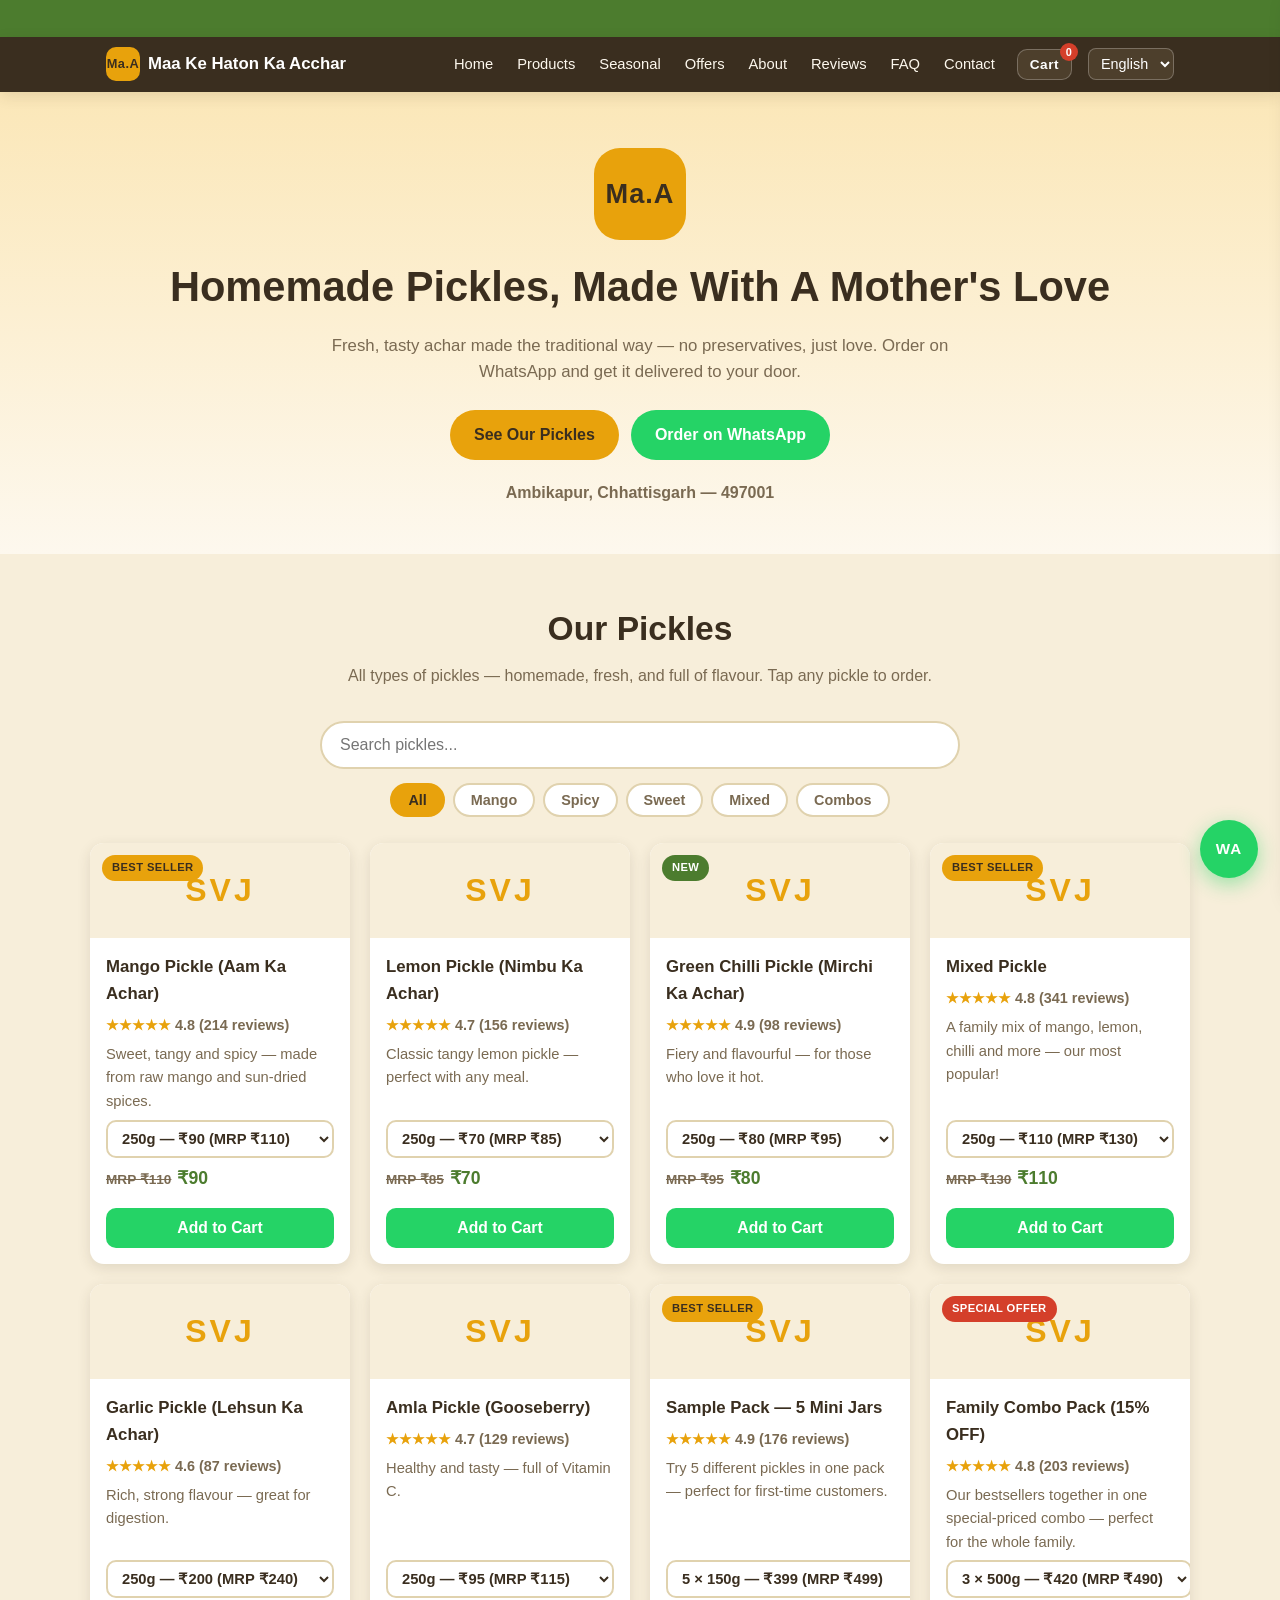
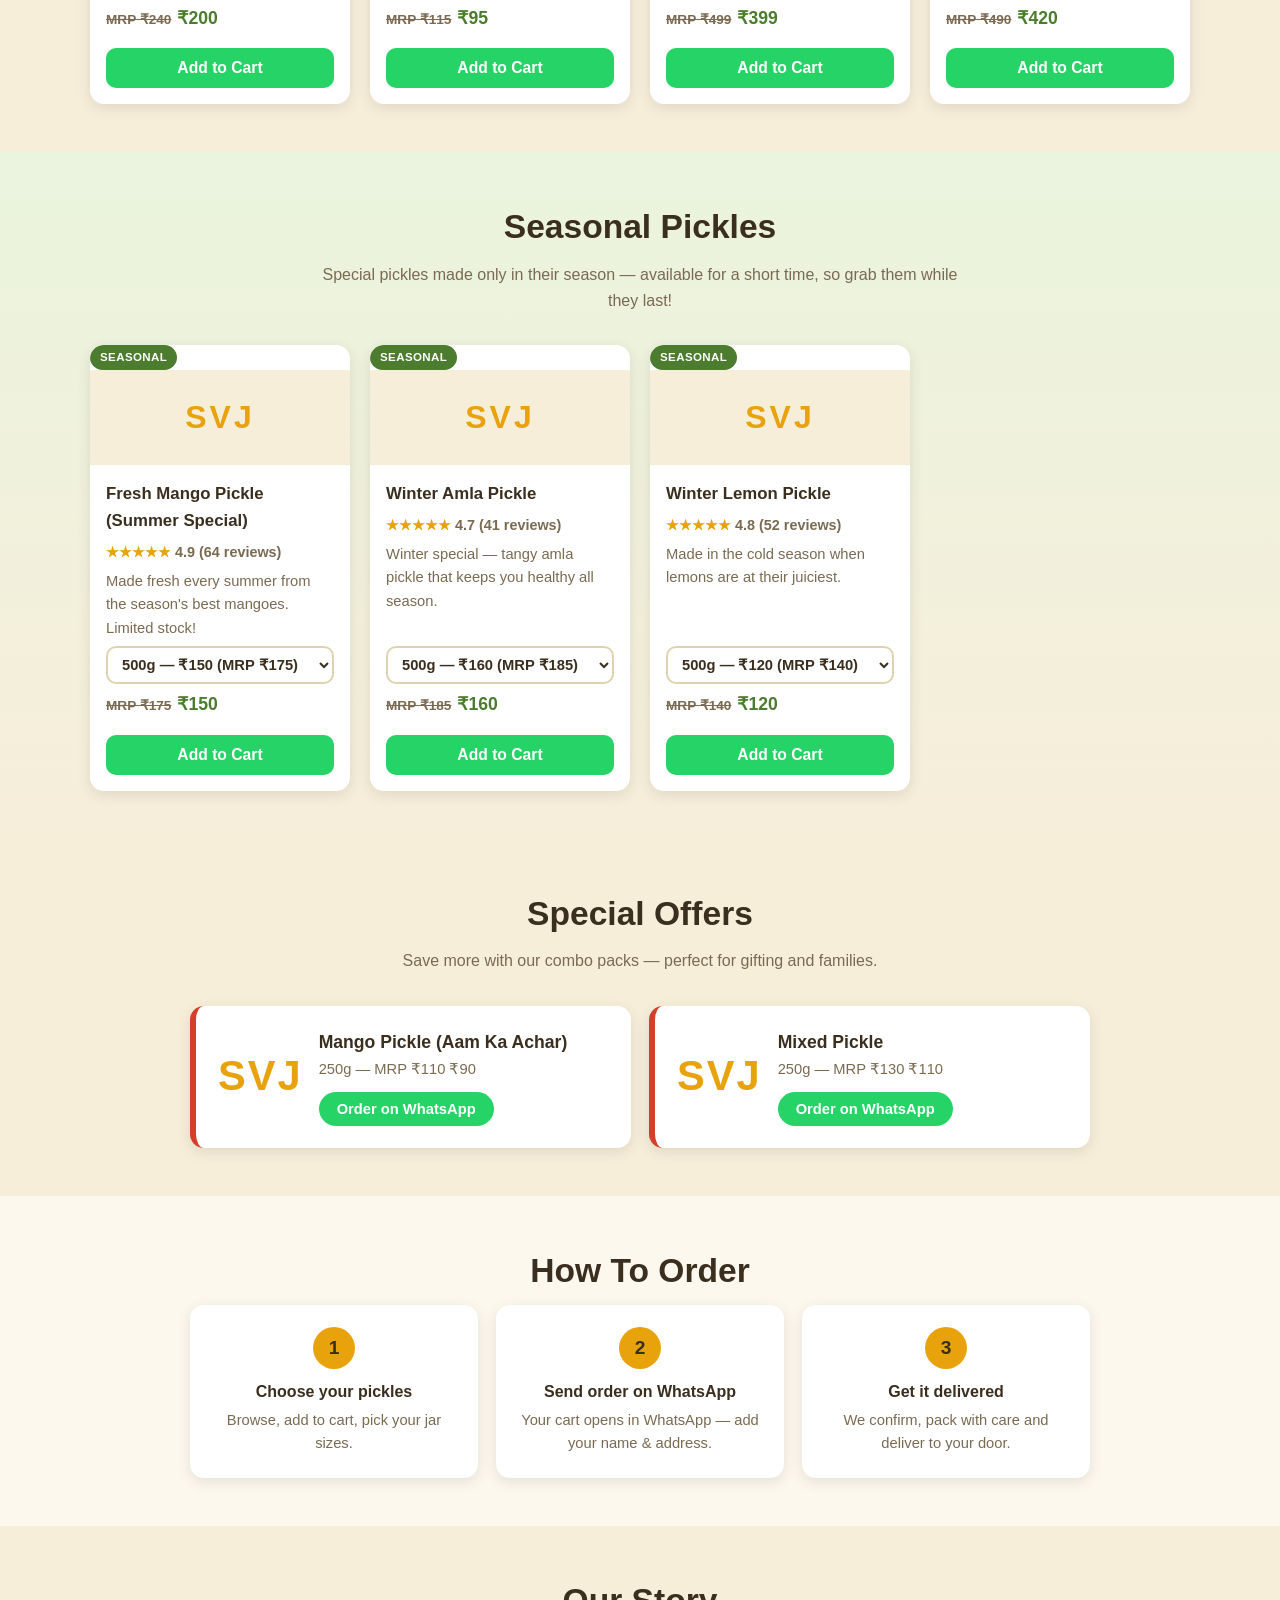
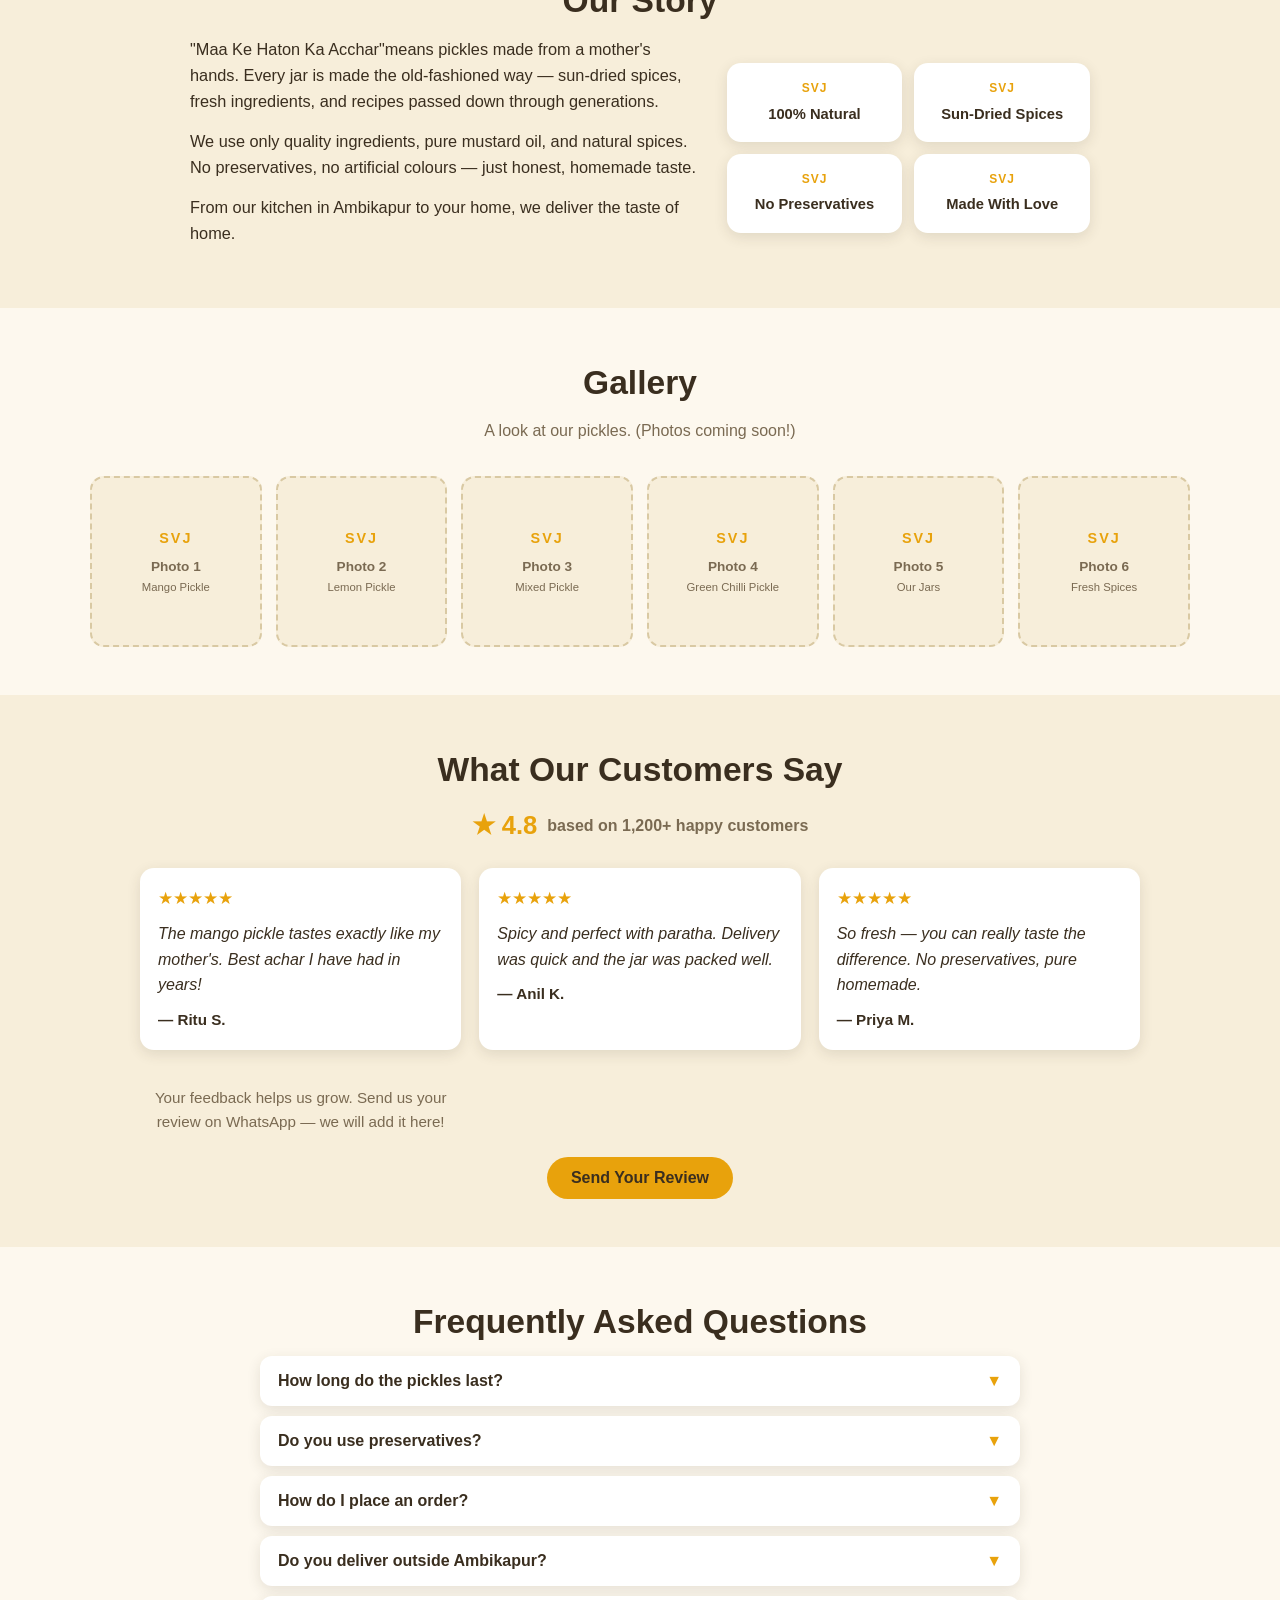
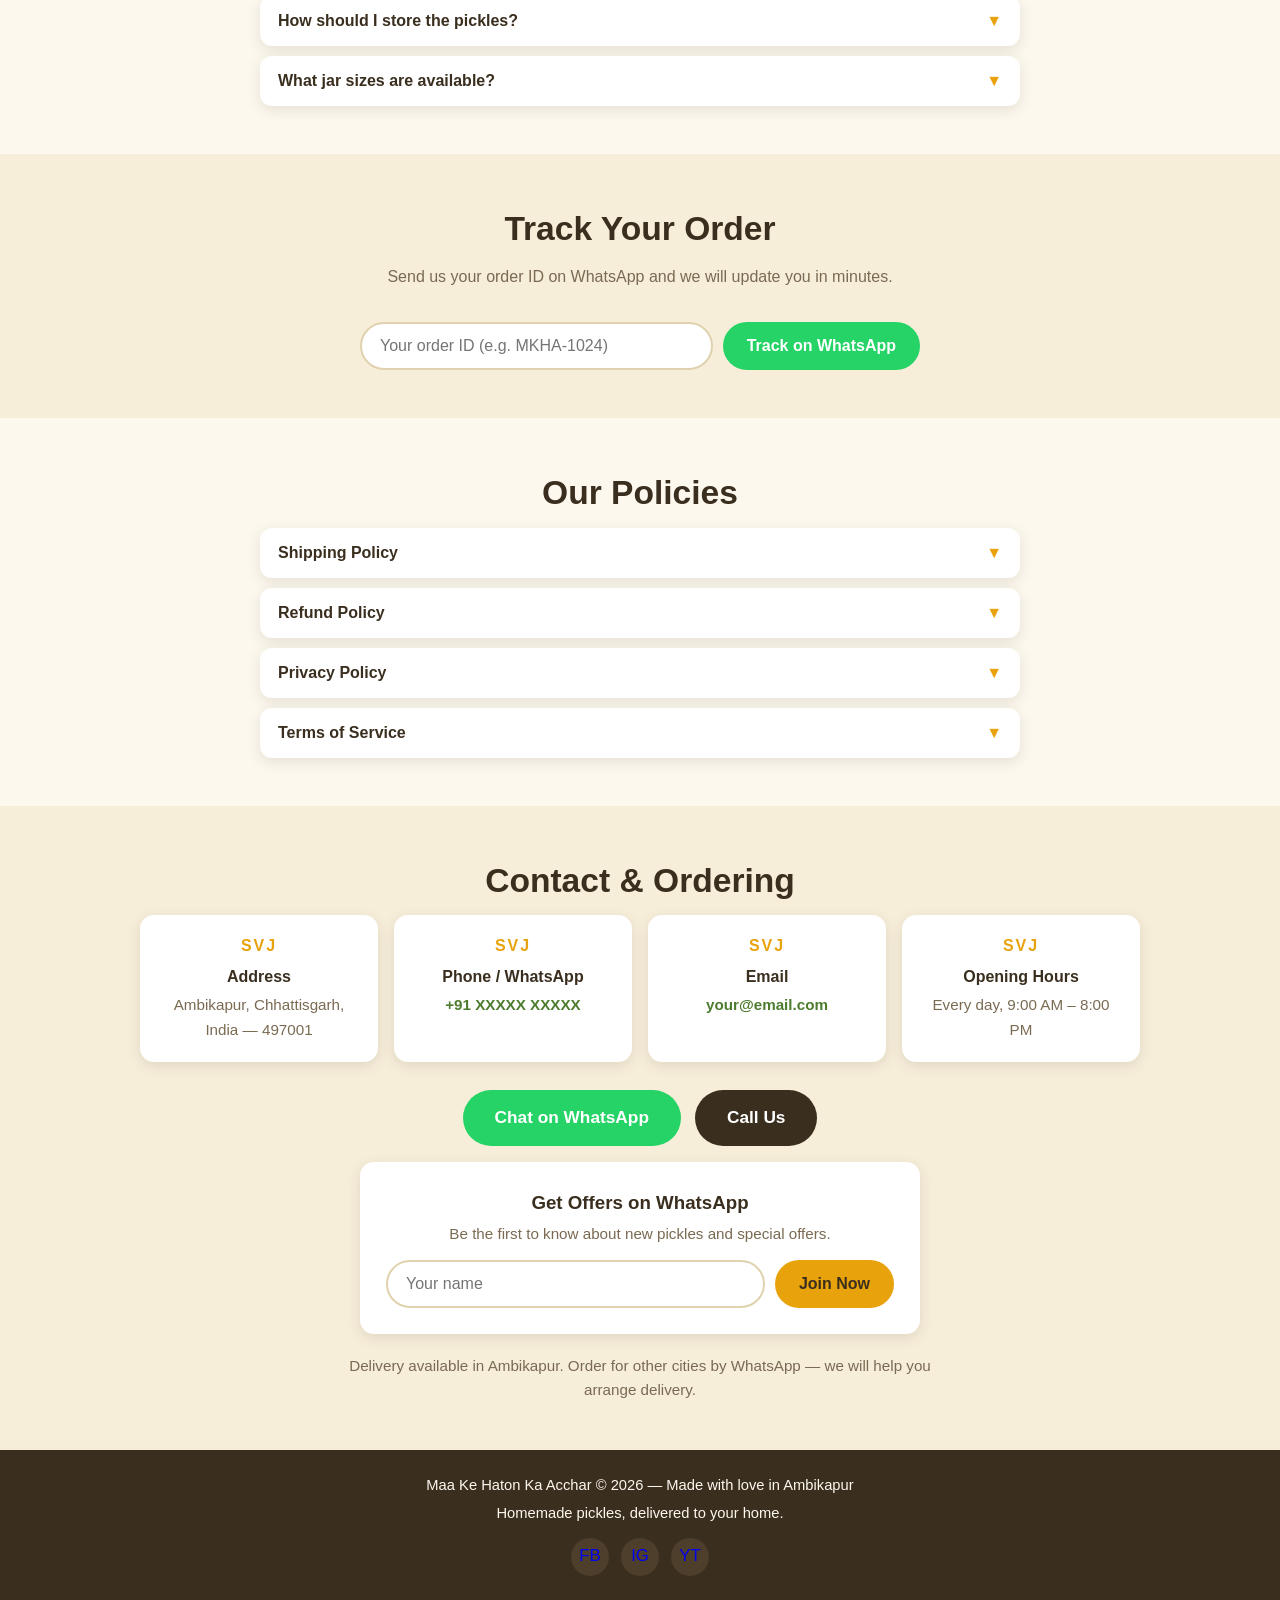
==== android/app/src/main/assets/www/index.html @ 0ca8445d "Add visual site editor (editor.html) + one-click deploy script" ====
<!DOCTYPE html>
<html lang="en">
<head>
<meta charset="UTF-8">
<meta name="viewport" content="width=device-width, initial-scale=1.0">
<title>Maa Ke Haton Ka Acchar</title>
<meta name="description" content="Maa Ke Haton Ka Acchar — homemade pickles made with mother's hands. Ambikapur, Chhattisgarh.">
<link rel="manifest" href="manifest.json">
<link rel="icon" href="icons/icon-192.png">
<link rel="apple-touch-icon" href="icons/icon-180.png">
<meta name="theme-color" content="#3a2e1f">
<link rel="stylesheet" href="styles.css">
</head>
<body>

<div class="trust-bar">
  <div class="trust-track">
    <span data-i18n="trust_1">No-Leakage Shipping</span>
    <span>•</span>
    <span data-i18n="trust_2">Delivering Across India</span>
    <span>•</span>
    <span data-i18n="trust_3">100% Natural</span>
    <span>•</span>
    <span data-i18n="trust_4">Cash on Delivery</span>
    <span>•</span>
    <span data-i18n="trust_1">No-Leakage Shipping</span>
    <span>•</span>
    <span data-i18n="trust_2">Delivering Across India</span>
    <span>•</span>
    <span data-i18n="trust_3">100% Natural</span>
    <span>•</span>
    <span data-i18n="trust_4">Cash on Delivery</span>
  </div>
</div>

<header class="site-header">
  <div class="header-inner">
    <a href="#home" class="brand">
      <span class="brand-icon brand-icon-text">Ma.A</span>
      <span class="brand-name" data-i18n="brand_name">Maa Ke Haton Ka Acchar</span>
    </a>
    <nav class="main-nav" id="mainNav">
      <a href="#home" data-i18n="nav_home">Home</a>
      <a href="#products" data-i18n="nav_products">Products</a>
      <a href="#seasonal" data-i18n="nav_seasonal">Seasonal</a>
      <a href="#offers" data-i18n="nav_offers">Offers</a>
      <a href="#about" data-i18n="nav_about">About</a>
      <a href="#reviews" data-i18n="nav_reviews">Reviews</a>
      <a href="#faq" data-i18n="nav_faq">FAQ</a>
      <a href="#contact" data-i18n="nav_contact">Contact</a>
    </nav>
    <div class="header-right">
      <button class="cart-btn" id="cartBtn" aria-label="Cart">
        <span data-i18n="cart_btn">Cart</span><span class="cart-count" id="cartCount">0</span>
      </button>
      <label class="lang-label" for="langSelect" aria-hidden="true"></label>
      <select id="langSelect" class="lang-select" aria-label="Language"></select>
      <button class="menu-toggle" id="menuToggle" aria-label="Menu">☰</button>
    </div>
  </div>
</header>

<section id="home" class="hero">
  <div class="hero-inner">
    <div class="hero-emoji hero-emoji-text">Ma.A</div>
    <h1 data-i18n="hero_title">Homemade Pickles, Made With A Mother's Love</h1>
    <p class="hero-sub" data-i18n="hero_sub">Fresh, tasty achar made the traditional way — no preservatives, just love. Add to cart, order on WhatsApp and get it delivered to your door.</p>
    <div class="hero-actions">
      <a class="btn btn-primary" href="#products" data-i18n="hero_btn_menu">See Our Pickles</a>
      <a class="btn btn-whatsapp" id="heroWhatsApp" href="#" target="_blank" rel="noopener" data-i18n="hero_btn_order">Order on WhatsApp</a>
    </div>
    <p class="hero-location" data-i18n="hero_location">Ambikapur, Chhattisgarh — 497001</p>
  </div>
</section>

<section id="products" class="section">
  <div class="section-inner">
    <h2 class="section-title" data-i18n="products_title">Our Pickles</h2>
    <p class="section-sub" data-i18n="products_sub">All types of pickles — homemade, fresh, and full of flavour. Add to cart or order on WhatsApp.</p>
    <div class="shop-tools">
      <input type="search" id="searchInput" class="search-box" data-i18n-placeholder="search_placeholder" placeholder="Search pickles...">
      <div class="filter-chips" id="filterChips">
        <button class="chip active" data-filter="all" data-i18n="filter_all">All</button>
        <button class="chip" data-filter="mango" data-i18n="filter_mango">Mango</button>
        <button class="chip" data-filter="spicy" data-i18n="filter_spicy">Spicy</button>
        <button class="chip" data-filter="sweet" data-i18n="filter_sweet">Sweet</button>
        <button class="chip" data-filter="mixed" data-i18n="filter_mixed">Mixed</button>
        <button class="chip" data-filter="combo" data-i18n="filter_combo">Combos</button>
      </div>
    </div>
    <p class="search-empty" id="searchEmpty" data-i18n="search_no_results" style="display:none">No pickles found. Try another word.</p>
    <div class="product-grid" id="productGrid"></div>
  </div>
</section>

<section id="seasonal" class="section section-seasonal">
  <div class="section-inner">
    <h2 class="section-title" data-i18n="seasonal_title">Seasonal Pickles</h2>
    <p class="section-sub" data-i18n="seasonal_sub">Special pickles made only in their season — available for a short time, so grab them while they last!</p>
    <div class="product-grid" id="seasonalGrid"></div>
  </div>
</section>

<section id="offers" class="section section-offers">
  <div class="section-inner">
    <h2 class="section-title" data-i18n="offers_title">Special Offers</h2>
    <p class="section-sub" data-i18n="offers_sub">Save more with our combo packs — perfect for gifting and families.</p>
    <div class="offer-banners" id="offerBanners"></div>
  </div>
</section>

<section id="howto" class="section">
  <div class="section-inner">
    <h2 class="section-title" data-i18n="howto_title">How To Order</h2>
    <div class="howto-steps">
      <div class="howto-step"><span class="step-num">1</span><strong data-i18n="howto_1">Choose your pickles</strong><p data-i18n="howto_1d">Browse, add to cart, pick your jar sizes.</p></div>
      <div class="howto-step"><span class="step-num">2</span><strong data-i18n="howto_2">Send order on WhatsApp</strong><p data-i18n="howto_2d">Your cart opens in WhatsApp — add your name & address.</p></div>
      <div class="howto-step"><span class="step-num">3</span><strong data-i18n="howto_3">Get it delivered</strong><p data-i18n="howto_3d">We confirm, pack with care and deliver to your door.</p></div>
    </div>
  </div>
</section>

<section id="about" class="section">
  <div class="section-inner">
    <h2 class="section-title" data-i18n="about_title">Our Story</h2>
    <div class="about-content">
      <div class="about-text">
        <p data-i18n="about_p1">"Maa Ke Haton Ka Acchar" means pickles made from a mother's hands. Every jar is made the old-fashioned way — sun-dried spices, fresh ingredients, and recipes passed down through generations.</p>
        <p data-i18n="about_p2">We use only quality ingredients, pure mustard oil, and natural spices. No preservatives, no artificial colours — just honest, homemade taste.</p>
        <p data-i18n="about_p3">From our kitchen in Ambikapur to your home, we deliver the taste of home.</p>
      </div>
      <div class="about-badges">
        <div class="badge"><span class="badge-icon">SVJ</span><strong data-i18n="badge_1">100% Natural</strong></div>
        <div class="badge"><span class="badge-icon">SVJ</span><strong data-i18n="badge_2">Sun-Dried Spices</strong></div>
        <div class="badge"><span class="badge-icon">SVJ</span><strong data-i18n="badge_3">No Preservatives</strong></div>
        <div class="badge"><span class="badge-icon">SVJ</span><strong data-i18n="badge_4">Made With Love</strong></div>
      </div>
    </div>
  </div>
</section>

<section id="gallery" class="section section-gallery">
  <div class="section-inner">
    <h2 class="section-title" data-i18n="gallery_title">Gallery</h2>
    <p class="section-sub" data-i18n="gallery_sub">A look at our pickles. (Photos coming soon!)</p>
    <div class="gallery-grid" id="galleryGrid"></div>
  </div>
</section>

<section id="reviews" class="section">
  <div class="section-inner">
    <h2 class="section-title" data-i18n="reviews_title">What Our Customers Say</h2>
    <div class="rating-summary">
      <span class="rating-big">★ 4.8</span>
      <span class="rating-text" data-i18n="rating_summary">based on 1,200+ happy customers</span>
    </div>
    <div class="review-grid" id="reviewGrid"></div>
    <div class="send-review">
      <button class="btn btn-primary" id="sendReviewBtn" data-i18n="review_send_btn">Send Your Review</button>
    </div>
  </div>
</section>

<section id="faq" class="section">
  <div class="section-inner">
    <h2 class="section-title" data-i18n="faq_title">Frequently Asked Questions</h2>
    <div class="faq-list" id="faqList"></div>
  </div>
</section>

<section id="track" class="section section-track">
  <div class="section-inner">
    <h2 class="section-title" data-i18n="track_title">Track Your Order</h2>
    <p class="section-sub" data-i18n="track_sub">Send us your order ID on WhatsApp and we will update you in minutes.</p>
    <form class="track-form" id="trackForm">
      <input type="text" id="trackInput" data-i18n-placeholder="track_placeholder" placeholder="Your order ID (e.g. MKHA-1024)" required>
      <button type="submit" class="btn btn-whatsapp" data-i18n="track_btn">Track on WhatsApp</button>
    </form>
  </div>
</section>

<section id="policies" class="section">
  <div class="section-inner">
    <h2 class="section-title" data-i18n="policies_title">Our Policies</h2>
    <div class="faq-list" id="policyList">
      <div class="faq-item">
        <button class="faq-question"><span data-i18n="pol_shipping_title">Shipping Policy</span><span class="faq-arrow">▼</span></button>
        <div class="faq-answer"><div class="faq-answer-inner" data-i18n="pol_shipping_body"></div></div>
      </div>
      <div class="faq-item">
        <button class="faq-question"><span data-i18n="pol_refund_title">Refund Policy</span><span class="faq-arrow">▼</span></button>
        <div class="faq-answer"><div class="faq-answer-inner" data-i18n="pol_refund_body"></div></div>
      </div>
      <div class="faq-item">
        <button class="faq-question"><span data-i18n="pol_privacy_title">Privacy Policy</span><span class="faq-arrow">▼</span></button>
        <div class="faq-answer"><div class="faq-answer-inner" data-i18n="pol_privacy_body"></div></div>
      </div>
      <div class="faq-item">
        <button class="faq-question"><span data-i18n="pol_terms_title">Terms of Service</span><span class="faq-arrow">▼</span></button>
        <div class="faq-answer"><div class="faq-answer-inner" data-i18n="pol_terms_body"></div></div>
      </div>
    </div>
  </div>
</section>

<section id="contact" class="section section-contact">
  <div class="section-inner">
    <h2 class="section-title" data-i18n="contact_title">Contact &amp; Ordering</h2>
    <div class="contact-grid">
      <div class="contact-card">
        <span class="contact-icon contact-icon-text">SVJ</span>
        <strong data-i18n="contact_address_label">Address</strong>
        <p data-i18n="contact_address">Ambikapur, Chhattisgarh, India — 497001</p>
      </div>
      <div class="contact-card">
        <span class="contact-icon contact-icon-text">SVJ</span>
        <strong data-i18n="contact_phone_label">Phone / WhatsApp</strong>
        <p><a id="contactPhoneLink" href="#" data-i18n="contact_phone_placeholder">+91 XXXXX XXXXX</a></p>
      </div>
      <div class="contact-card">
        <span class="contact-icon contact-icon-text">SVJ</span>
        <strong data-i18n="contact_email_label">Email</strong>
        <p><a id="contactEmailLink" href="#" data-i18n="contact_email_placeholder">your@email.com</a></p>
      </div>
      <div class="contact-card">
        <span class="contact-icon contact-icon-text">SVJ</span>
        <strong data-i18n="contact_hours_label">Opening Hours</strong>
        <p data-i18n="contact_hours">Every day, 9:00 AM – 8:00 PM</p>
      </div>
    </div>
    <div class="contact-actions">
      <a class="btn btn-whatsapp btn-large" id="contactWhatsApp" href="#" target="_blank" rel="noopener" data-i18n="contact_btn_whatsapp">Chat on WhatsApp</a>
      <a class="btn btn-call btn-large" id="contactCall" href="#" data-i18n="contact_btn_call">Call Us</a>
    </div>
    <div class="newsletter">
      <h3 data-i18n="newsletter_title">Get Offers on WhatsApp</h3>
      <p data-i18n="newsletter_sub">Be the first to know about new pickles and special offers.</p>
      <form class="track-form" id="newsletterForm">
        <input type="text" id="newsletterInput" data-i18n-placeholder="newsletter_placeholder" placeholder="Your name" required>
        <button type="submit" class="btn btn-primary" data-i18n="newsletter_btn">Join Now</button>
      </form>
    </div>
    <p class="contact-note" data-i18n="contact_note">Delivery available in Ambikapur. Order for other cities by WhatsApp — we will help you arrange delivery.</p>
  </div>
</section>

<footer class="site-footer">
  <div class="footer-inner">
    <p data-i18n="footer_line1">Maa Ke Haton Ka Acchar © 2026 — Made with love in Ambikapur</p>
    <p data-i18n="footer_line2">Homemade pickles, delivered to your home.</p>
    <div class="social-links">
      <a href="#" aria-label="Facebook" id="fbLink">FB</a>
      <a href="#" aria-label="Instagram" id="igLink">IG</a>
      <a href="#" aria-label="YouTube" id="ytLink">YT</a>
    </div>
  </div>
</footer>

<div class="cart-overlay" id="cartOverlay"></div>
<aside class="cart-drawer" id="cartDrawer">
  <div class="cart-header">
    <h3 data-i18n="cart_title">Your Cart</h3>
    <button class="cart-close" id="cartClose" aria-label="Close">✕</button>
  </div>
  <div class="cart-items" id="cartItems"></div>
  <div class="cart-footer" id="cartFooter">
    <div class="cart-total-row">
      <span data-i18n="cart_total">Total</span>
      <span id="cartTotal">₹0</span>
    </div>
    <button class="btn btn-whatsapp btn-large cart-checkout" id="cartCheckout" data-i18n="cart_checkout">Order via WhatsApp</button>
    <button class="btn btn-call cart-clear" id="cartClear" data-i18n="cart_clear">Clear Cart</button>
  </div>
</aside>

<a class="float-wa" id="floatWa" href="#" target="_blank" rel="noopener" aria-label="WhatsApp">WA</a>
<button class="back-top" id="backTop" aria-label="Back to top">↑</button>

<script src="languages.js"></script>
<script src="products.js"></script>
<script src="site-config.js"></script>
<script src="script.js"></script>
</body>
</html>
---- android/app/src/main/assets/www/styles.css ----
:root {
  --primary: #e8a20c;
  --primary-dark: #c4880a;
  --dark: #3a2e1f;
  --dark-soft: #4d3f2c;
  --green: #4c7c2e;
  --cream: #fdf8ee;
  --cream-2: #f7eeda;
  --text: #3a2e1f;
  --muted: #7a6a52;
  --white: #ffffff;
  --red: #d43f2a;
  --shadow: 0 4px 14px rgba(58, 46, 31, 0.12);
  --radius: 14px;
}

* { margin: 0; padding: 0; box-sizing: border-box; }

html { scroll-behavior: smooth; }

body {
  font-family: -apple-system, BlinkMacSystemFont, "Segoe UI", Roboto, "Noto Sans", "Noto Sans Devanagari", "Noto Sans Bengali", "Noto Sans Tamil", sans-serif;
  background: var(--cream);
  color: var(--text);
  line-height: 1.6;
}

/* ---------- Trust bar ---------- */
.trust-bar {
  background: var(--green);
  color: var(--white);
  overflow: hidden;
  padding: 7px 0;
  font-size: 0.88rem;
  font-weight: 600;
  white-space: nowrap;
}

.trust-track {
  display: inline-flex;
  gap: 18px;
  animation: marquee 22s linear infinite;
  padding-left: 100%;
}

@keyframes marquee {
  0% { transform: translateX(0); }
  100% { transform: translateX(-100%); }
}

/* ---------- Header ---------- */
.site-header {
  position: sticky;
  top: 0;
  z-index: 100;
  background: var(--dark);
  color: var(--white);
  box-shadow: var(--shadow);
}

.header-inner {
  max-width: 1100px;
  margin: 0 auto;
  padding: 10px 16px;
  display: flex;
  align-items: center;
  gap: 12px;
}

.brand {
  display: flex;
  align-items: center;
  gap: 8px;
  color: var(--white);
  text-decoration: none;
  font-weight: 800;
  font-size: 1.05rem;
  white-space: nowrap;
}

.brand-icon { font-size: 1.4rem; }

.brand-icon-text {
  display: inline-flex;
  align-items: center;
  justify-content: center;
  background: var(--primary);
  color: var(--dark);
  font-weight: 900;
  font-size: 0.8rem;
  width: 34px;
  height: 34px;
  border-radius: 10px;
  letter-spacing: 0.5px;
}

.main-nav {
  display: flex;
  gap: 4px;
  margin-left: auto;
  overflow-x: auto;
  scrollbar-width: none;
}

.main-nav::-webkit-scrollbar { display: none; }

.main-nav a {
  color: var(--cream);
  text-decoration: none;
  padding: 6px 10px;
  border-radius: 8px;
  font-size: 0.92rem;
  white-space: nowrap;
}

.main-nav a:hover { background: var(--dark-soft); }

.header-right {
  display: flex;
  align-items: center;
  gap: 8px;
}

.cart-btn {
  position: relative;
  background: var(--dark-soft);
  border: 1px solid rgba(255,255,255,0.25);
  border-radius: 10px;
  color: var(--white);
  font-size: 0.85rem;
  font-weight: 700;
  letter-spacing: 0.5px;
  padding: 7px 12px;
  cursor: pointer;
}

.cart-count {
  position: absolute;
  top: -7px;
  right: -7px;
  background: var(--red);
  color: var(--white);
  font-size: 0.68rem;
  font-weight: 800;
  min-width: 18px;
  height: 18px;
  border-radius: 999px;
  display: flex;
  align-items: center;
  justify-content: center;
  padding: 0 4px;
}

.lang-select {
  background: var(--dark-soft);
  color: var(--white);
  border: 1px solid rgba(255,255,255,0.25);
  border-radius: 8px;
  padding: 6px 8px;
  font-size: 0.9rem;
  max-width: 110px;
  cursor: pointer;
}

.lang-select option { color: var(--text); background: var(--white); }

.menu-toggle {
  display: none;
  background: none;
  border: 1px solid rgba(255,255,255,0.35);
  color: var(--white);
  font-size: 1.2rem;
  border-radius: 8px;
  padding: 2px 10px;
  cursor: pointer;
}

/* ---------- Hero ---------- */
.hero {
  background: linear-gradient(180deg, #fbe7b8 0%, var(--cream) 100%);
  text-align: center;
  padding: 56px 20px 48px;
}

.hero-emoji { font-size: 3rem; margin-bottom: 8px; }

.hero-emoji-text {
  display: flex;
  align-items: center;
  justify-content: center;
  background: var(--primary);
  color: var(--dark);
  font-weight: 900;
  font-size: 1.7rem;
  width: 92px;
  height: 92px;
  border-radius: 26px;
  margin: 0 auto 14px;
  letter-spacing: 1px;
}

.hero h1 {
  font-size: clamp(1.6rem, 4.5vw, 2.6rem);
  color: var(--dark);
  margin-bottom: 12px;
}

.hero-sub {
  max-width: 640px;
  margin: 0 auto 24px;
  color: var(--muted);
  font-size: 1.05rem;
}

.hero-actions {
  display: flex;
  gap: 12px;
  justify-content: center;
  flex-wrap: wrap;
}

.hero-location {
  margin-top: 20px;
  color: var(--muted);
  font-weight: 600;
}

/* ---------- Buttons ---------- */
.btn {
  display: inline-block;
  padding: 12px 24px;
  border-radius: 999px;
  text-decoration: none;
  font-weight: 700;
  font-size: 1rem;
  transition: transform 0.15s, box-shadow 0.15s;
  border: none;
  cursor: pointer;
  text-align: center;
}

.btn:hover { transform: translateY(-2px); box-shadow: 0 6px 18px rgba(0,0,0,0.18); }

.btn-primary { background: var(--primary); color: var(--dark); }
.btn-whatsapp { background: #25d366; color: var(--white); }
.btn-call { background: var(--dark); color: var(--white); }
.btn-large { padding: 14px 32px; font-size: 1.08rem; }

/* ---------- Sections ---------- */
.section { padding: 48px 20px; }

.section:nth-of-type(even) { background: var(--cream-2); }

.section-inner { max-width: 1100px; margin: 0 auto; }

.section-title {
  text-align: center;
  font-size: clamp(1.5rem, 3.5vw, 2.1rem);
  color: var(--dark);
  margin-bottom: 8px;
}

.section-sub {
  text-align: center;
  color: var(--muted);
  max-width: 640px;
  margin: 0 auto 32px;
}

/* ---------- Shop tools: search + filters ---------- */
.shop-tools {
  max-width: 640px;
  margin: 0 auto 26px;
  display: flex;
  flex-direction: column;
  gap: 14px;
}

.search-box {
  width: 100%;
  padding: 13px 18px;
  border-radius: 999px;
  border: 2px solid #e0d2ae;
  background: var(--white);
  font-size: 1rem;
  outline: none;
}

.search-box:focus { border-color: var(--primary); }

.filter-chips {
  display: flex;
  gap: 8px;
  justify-content: center;
  flex-wrap: wrap;
}

.chip {
  border: 2px solid #e0d2ae;
  background: var(--white);
  color: var(--muted);
  border-radius: 999px;
  padding: 7px 16px;
  font-size: 0.9rem;
  font-weight: 700;
  cursor: pointer;
  transition: all 0.15s;
}

.chip:hover { border-color: var(--primary); color: var(--primary-dark); }

.chip.active {
  background: var(--primary);
  border-color: var(--primary);
  color: var(--dark);
}

.search-empty {
  text-align: center;
  color: var(--muted);
  margin-bottom: 18px;
  font-weight: 600;
}

/* ---------- Products ---------- */
.product-grid {
  display: grid;
  grid-template-columns: repeat(auto-fill, minmax(250px, 1fr));
  gap: 20px;
}

.product-card {
  background: var(--white);
  border-radius: var(--radius);
  box-shadow: var(--shadow);
  overflow: hidden;
  display: flex;
  flex-direction: column;
  transition: transform 0.15s;
  position: relative;
}

.product-card:hover { transform: translateY(-4px); }

.product-badge {
  position: absolute;
  top: 12px;
  left: 12px;
  z-index: 2;
  font-size: 0.7rem;
  font-weight: 800;
  padding: 4px 10px;
  border-radius: 999px;
  text-transform: uppercase;
  letter-spacing: 0.4px;
  color: var(--white);
}

.product-badge.badge-new { background: var(--green); }
.product-badge.badge-bestseller { background: var(--primary); color: var(--dark); }
.product-badge.badge-soldout { background: var(--dark); }
.product-badge.badge-offer { background: var(--red); }

.product-emoji {
  font-size: 3.4rem;
  background: var(--cream-2);
  text-align: center;
  padding: 22px 0;
}

.product-emoji-text {
  font-size: 2rem;
  font-weight: 900;
  letter-spacing: 3px;
  color: var(--primary);
}

.product-body { padding: 16px; display: flex; flex-direction: column; gap: 6px; flex: 1; }

.product-name { font-size: 1.05rem; font-weight: 800; color: var(--dark); }

.product-rating { color: var(--primary); font-size: 0.9rem; font-weight: 700; }

.product-rating .reviews-count { color: var(--muted); font-weight: 600; }

.product-desc { font-size: 0.92rem; color: var(--muted); flex: 1; }

.product-variant-row {
  display: flex;
  align-items: center;
  gap: 8px;
}

.product-size-select {
  flex: 1;
  border: 2px solid #e0d2ae;
  border-radius: 10px;
  padding: 8px 10px;
  font-size: 0.92rem;
  font-weight: 600;
  color: var(--text);
  background: var(--white);
  cursor: pointer;
}

.product-meta {
  display: flex;
  justify-content: space-between;
  align-items: center;
  font-weight: 700;
  color: var(--green);
}

.product-price { font-size: 1.1rem; }

.product-mrp {
  color: var(--muted);
  text-decoration: line-through;
  font-weight: 600;
  font-size: 0.85rem;
  margin-right: 6px;
}

.product-order {
  margin-top: 10px;
  background: #25d366;
  color: var(--white);
  border: none;
  border-radius: 10px;
  padding: 11px;
  font-weight: 700;
  font-size: 0.98rem;
  cursor: pointer;
  transition: filter 0.15s;
  width: 100%;
}

.product-order:hover { filter: brightness(0.94); }

.product-order.soldout { background: #b9b2a5; cursor: not-allowed; }

.section-seasonal {
  background: linear-gradient(180deg, #eaf4de 0%, var(--cream-2) 100%);
}

.seasonal-tag {
  background: var(--green);
  color: var(--white);
  font-size: 0.72rem;
  font-weight: 800;
  padding: 3px 10px;
  border-radius: 999px;
  align-self: flex-start;
  text-transform: uppercase;
  letter-spacing: 0.4px;
}

/* ---------- Offers ---------- */
.section-offers {
  background: linear-gradient(180deg, #fdf3e0 0%, #fbe7b8 100%);
}

.offer-banners {
  display: grid;
  grid-template-columns: repeat(auto-fit, minmax(280px, 1fr));
  gap: 18px;
  max-width: 900px;
  margin: 0 auto;
}

.offer-banner {
  background: var(--white);
  border-radius: var(--radius);
  box-shadow: var(--shadow);
  padding: 22px;
  display: flex;
  gap: 16px;
  align-items: center;
  border-left: 6px solid var(--red);
}

.offer-banner .offer-emoji { font-size: 2.6rem; }

.offer-emoji-text {
  font-size: 1.5rem;
  font-weight: 900;
  letter-spacing: 2px;
  color: var(--primary);
}

.offer-banner h3 { color: var(--dark); font-size: 1.1rem; margin-bottom: 2px; }

.offer-banner p { color: var(--muted); font-size: 0.92rem; margin-bottom: 10px; }

.offer-banner .btn { padding: 9px 18px; font-size: 0.92rem; }

/* ---------- How to order ---------- */
.howto-steps {
  display: grid;
  grid-template-columns: repeat(auto-fit, minmax(220px, 1fr));
  gap: 18px;
  max-width: 900px;
  margin: 0 auto;
}

.howto-step {
  background: var(--white);
  border-radius: var(--radius);
  box-shadow: var(--shadow);
  padding: 22px;
  text-align: center;
}

.step-num {
  display: inline-flex;
  align-items: center;
  justify-content: center;
  width: 42px;
  height: 42px;
  border-radius: 50%;
  background: var(--primary);
  color: var(--dark);
  font-weight: 900;
  font-size: 1.2rem;
  margin-bottom: 10px;
}

.howto-step strong { display: block; color: var(--dark); margin-bottom: 4px; }

.howto-step p { color: var(--muted); font-size: 0.92rem; }

/* ---------- About ---------- */
.about-content {
  display: grid;
  grid-template-columns: 1.4fr 1fr;
  gap: 28px;
  align-items: center;
  max-width: 900px;
  margin: 0 auto;
}

.about-text p { margin-bottom: 14px; color: var(--text); font-size: 1.02rem; }

.about-badges {
  display: grid;
  grid-template-columns: 1fr 1fr;
  gap: 12px;
}

.badge {
  background: var(--white);
  border-radius: var(--radius);
  box-shadow: var(--shadow);
  padding: 16px 12px;
  text-align: center;
  display: flex;
  flex-direction: column;
  gap: 4px;
}

.badge span { font-size: 1.6rem; }

.badge .badge-icon {
  font-size: 0.75rem;
  font-weight: 900;
  letter-spacing: 1px;
  color: var(--primary);
}
.badge strong { font-size: 0.92rem; color: var(--dark); }

/* ---------- Gallery ---------- */
.gallery-grid {
  display: grid;
  grid-template-columns: repeat(auto-fill, minmax(160px, 1fr));
  gap: 14px;
}

.gallery-item {
  aspect-ratio: 1;
  border-radius: var(--radius);
  background: var(--cream-2);
  border: 2px dashed #d9c9a3;
  display: flex;
  flex-direction: column;
  align-items: center;
  justify-content: center;
  color: var(--muted);
  font-size: 0.85rem;
  text-align: center;
  padding: 8px;
}

.gallery-item span { font-size: 2.2rem; margin-bottom: 4px; }

.gallery-item .gallery-icon {
  font-size: 0.9rem;
  font-weight: 900;
  letter-spacing: 2px;
  color: var(--primary);
  margin-bottom: 6px;
}

/* ---------- Reviews ---------- */
.rating-summary {
  display: flex;
  gap: 10px;
  align-items: center;
  justify-content: center;
  margin-bottom: 22px;
}

.rating-big {
  font-size: 1.6rem;
  font-weight: 900;
  color: var(--primary);
}

.rating-text { color: var(--muted); font-weight: 600; }

.review-grid {
  display: grid;
  grid-template-columns: repeat(auto-fill, minmax(280px, 1fr));
  gap: 18px;
  max-width: 1000px;
  margin: 0 auto;
}

.review-card {
  background: var(--white);
  border-radius: var(--radius);
  box-shadow: var(--shadow);
  padding: 18px;
  position: relative;
}

.review-stars { color: var(--primary); font-size: 1.05rem; margin-bottom: 8px; }

.review-text { font-style: italic; color: var(--text); margin-bottom: 10px; }

.review-author { font-weight: 800; color: var(--dark); font-size: 0.95rem; }

.send-review {
  text-align: center;
  margin-top: 22px;
}

.review-note {
  text-align: center;
  color: var(--muted);
  font-size: 0.95rem;
  margin-top: 18px;
}

/* ---------- FAQ / Policies ---------- */
.faq-list { max-width: 760px; margin: 0 auto; display: flex; flex-direction: column; gap: 10px; }

.faq-item {
  background: var(--white);
  border-radius: 12px;
  box-shadow: var(--shadow);
  overflow: hidden;
}

.faq-question {
  width: 100%;
  background: none;
  border: none;
  padding: 16px 18px;
  font-size: 1rem;
  font-weight: 700;
  color: var(--dark);
  text-align: left;
  cursor: pointer;
  display: flex;
  justify-content: space-between;
  align-items: center;
  gap: 10px;
}

.faq-question .faq-arrow { transition: transform 0.2s; color: var(--primary); }

.faq-item.open .faq-arrow { transform: rotate(180deg); }

.faq-answer {
  max-height: 0;
  overflow: hidden;
  transition: max-height 0.25s ease;
}

.faq-answer-inner { padding: 0 18px 16px; color: var(--muted); }

/* ---------- Track order ---------- */
.section-track {
  background: linear-gradient(180deg, var(--cream-2) 0%, var(--cream) 100%);
}

.track-form {
  display: flex;
  gap: 10px;
  justify-content: center;
  flex-wrap: wrap;
  max-width: 560px;
  margin: 0 auto;
}

.track-form input {
  flex: 1;
  min-width: 220px;
  padding: 13px 18px;
  border-radius: 999px;
  border: 2px solid #e0d2ae;
  background: var(--white);
  font-size: 1rem;
  outline: none;
}

.track-form input:focus { border-color: var(--primary); }

/* ---------- Contact ---------- */
.section-contact {
  background: linear-gradient(180deg, var(--cream-2) 0%, #fbe7b8 100%);
}

.contact-grid {
  display: grid;
  grid-template-columns: repeat(auto-fit, minmax(220px, 1fr));
  gap: 16px;
  max-width: 1000px;
  margin: 0 auto 28px;
}

.contact-card {
  background: var(--white);
  border-radius: var(--radius);
  box-shadow: var(--shadow);
  padding: 20px;
  text-align: center;
}

.contact-icon { font-size: 1.8rem; display: block; margin-bottom: 6px; }

.contact-icon-text {
  font-size: 1rem;
  font-weight: 900;
  letter-spacing: 2px;
  color: var(--primary);
  line-height: 1.4;
}

.contact-card strong { display: block; color: var(--dark); margin-bottom: 4px; }

.contact-card p { color: var(--muted); font-size: 0.95rem; }

.contact-card a { color: var(--green); text-decoration: none; font-weight: 600; }

.contact-actions {
  display: flex;
  gap: 14px;
  justify-content: center;
  flex-wrap: wrap;
  margin-bottom: 16px;
}

.newsletter {
  background: var(--white);
  border-radius: var(--radius);
  box-shadow: var(--shadow);
  max-width: 560px;
  margin: 0 auto 20px;
  padding: 26px;
  text-align: center;
}

.newsletter h3 { color: var(--dark); margin-bottom: 4px; }

.newsletter p { color: var(--muted); font-size: 0.95rem; margin-bottom: 14px; }

.contact-note {
  text-align: center;
  color: var(--muted);
  font-size: 0.95rem;
  max-width: 620px;
  margin: 0 auto;
}

/* ---------- Footer ---------- */
.site-footer {
  background: var(--dark);
  color: var(--cream);
  padding: 24px 16px;
  text-align: center;
  font-size: 0.92rem;
}

.site-footer p { margin-bottom: 4px; }

.social-links {
  margin-top: 12px;
  display: flex;
  gap: 12px;
  justify-content: center;
}

.social-links a {
  display: inline-flex;
  align-items: center;
  justify-content: center;
  width: 38px;
  height: 38px;
  border-radius: 50%;
  background: var(--dark-soft);
  font-size: 1.05rem;
  text-decoration: none;
  transition: transform 0.15s;
}

.social-links a:hover { transform: translateY(-2px); }

/* ---------- Cart drawer ---------- */
.cart-overlay {
  position: fixed;
  inset: 0;
  background: rgba(0,0,0,0.5);
  z-index: 200;
  opacity: 0;
  visibility: hidden;
  transition: opacity 0.25s, visibility 0.25s;
}

.cart-overlay.open { opacity: 1; visibility: visible; }

.cart-drawer {
  position: fixed;
  top: 0;
  right: 0;
  bottom: 0;
  width: min(400px, 92vw);
  background: var(--white);
  z-index: 210;
  box-shadow: -6px 0 24px rgba(0,0,0,0.2);
  transform: translateX(105%);
  transition: transform 0.3s ease;
  display: flex;
  flex-direction: column;
}

.cart-drawer.open { transform: translateX(0); }

.cart-header {
  display: flex;
  justify-content: space-between;
  align-items: center;
  padding: 16px 18px;
  background: var(--dark);
  color: var(--white);
}

.cart-header h3 { font-size: 1.1rem; }

.cart-close {
  background: none;
  border: none;
  color: var(--white);
  font-size: 1.2rem;
  cursor: pointer;
}

.cart-items {
  flex: 1;
  overflow-y: auto;
  padding: 14px 18px;
  display: flex;
  flex-direction: column;
  gap: 12px;
}

.cart-empty {
  text-align: center;
  color: var(--muted);
  padding: 40px 10px;
}

.cart-empty p { margin-bottom: 14px; }

.cart-empty-emoji {
  font-size: 2rem;
  font-weight: 900;
  letter-spacing: 3px;
  color: var(--primary);
}

.cart-line {
  display: flex;
  gap: 12px;
  align-items: center;
  background: var(--cream);
  border-radius: 12px;
  padding: 12px;
}

.cart-line .cl-emoji { font-size: 1.7rem; }

.cart-line .cl-emoji-text {
  font-size: 0.9rem;
  font-weight: 900;
  letter-spacing: 1px;
  color: var(--primary);
}

.cart-line .cl-info { flex: 1; min-width: 0; }

.cart-line .cl-name { font-weight: 700; color: var(--dark); font-size: 0.95rem; }

.cart-line .cl-size { color: var(--muted); font-size: 0.85rem; }

.cart-line .cl-price { color: var(--green); font-weight: 800; }

.cl-qty {
  display: flex;
  align-items: center;
  gap: 8px;
}

.cl-qty button {
  width: 26px;
  height: 26px;
  border-radius: 8px;
  border: 1px solid #d9c9a3;
  background: var(--white);
  font-weight: 800;
  cursor: pointer;
  font-size: 0.95rem;
}

.cl-qty span { font-weight: 800; min-width: 16px; text-align: center; }

.cl-remove {
  background: none;
  border: none;
  color: var(--red);
  font-size: 1rem;
  cursor: pointer;
  padding: 4px;
}

.cart-footer {
  border-top: 1px solid #e8dcc0;
  padding: 16px 18px;
  display: flex;
  flex-direction: column;
  gap: 10px;
}

.cart-total-row {
  display: flex;
  justify-content: space-between;
  font-weight: 800;
  font-size: 1.15rem;
  color: var(--dark);
}

.cart-checkout { width: 100%; }

.cart-clear {
  width: 100%;
  background: none;
  border: 1px solid #d9c9a3;
  color: var(--muted);
  padding: 10px;
  border-radius: 999px;
  font-weight: 700;
  cursor: pointer;
  font-size: 0.92rem;
}

/* ---------- Floating buttons ---------- */
.float-wa {
  position: fixed;
  bottom: 22px;
  right: 22px;
  width: 58px;
  height: 58px;
  border-radius: 50%;
  background: #25d366;
  color: var(--white);
  font-size: 0.95rem;
  font-weight: 900;
  letter-spacing: 1px;
  display: flex;
  align-items: center;
  justify-content: center;
  text-decoration: none;
  box-shadow: 0 6px 20px rgba(37, 211, 102, 0.45);
  z-index: 150;
  animation: pulse 2.2s infinite;
}

@keyframes pulse {
  0% { box-shadow: 0 6px 20px rgba(37, 211, 102, 0.45), 0 0 0 0 rgba(37,211,102,0.5); }
  70% { box-shadow: 0 6px 20px rgba(37, 211, 102, 0.45), 0 0 0 16px rgba(37,211,102,0); }
  100% { box-shadow: 0 6px 20px rgba(37, 211, 102, 0.45), 0 0 0 0 rgba(37,211,102,0); }
}

.back-top {
  position: fixed;
  bottom: 92px;
  right: 28px;
  width: 44px;
  height: 44px;
  border-radius: 50%;
  border: none;
  background: var(--dark);
  color: var(--white);
  font-size: 1.2rem;
  cursor: pointer;
  z-index: 150;
  opacity: 0;
  visibility: hidden;
  transition: opacity 0.25s, visibility 0.25s;
}

.back-top.show { opacity: 1; visibility: visible; }

/* ---------- Responsive ---------- */
@media (max-width: 860px) {
  .main-nav {
    display: none;
    position: absolute;
    top: 100%;
    left: 0;
    right: 0;
    background: var(--dark);
    flex-direction: column;
    padding: 10px 16px 16px;
    box-shadow: var(--shadow);
  }

  .main-nav.open { display: flex; }

  .menu-toggle { display: block; }

  .about-content { grid-template-columns: 1fr; }
}

@media (max-width: 480px) {
  .brand-name { font-size: 0.9rem; }
  .hero { padding: 40px 16px 36px; }
  .lang-select { max-width: 90px; }
}
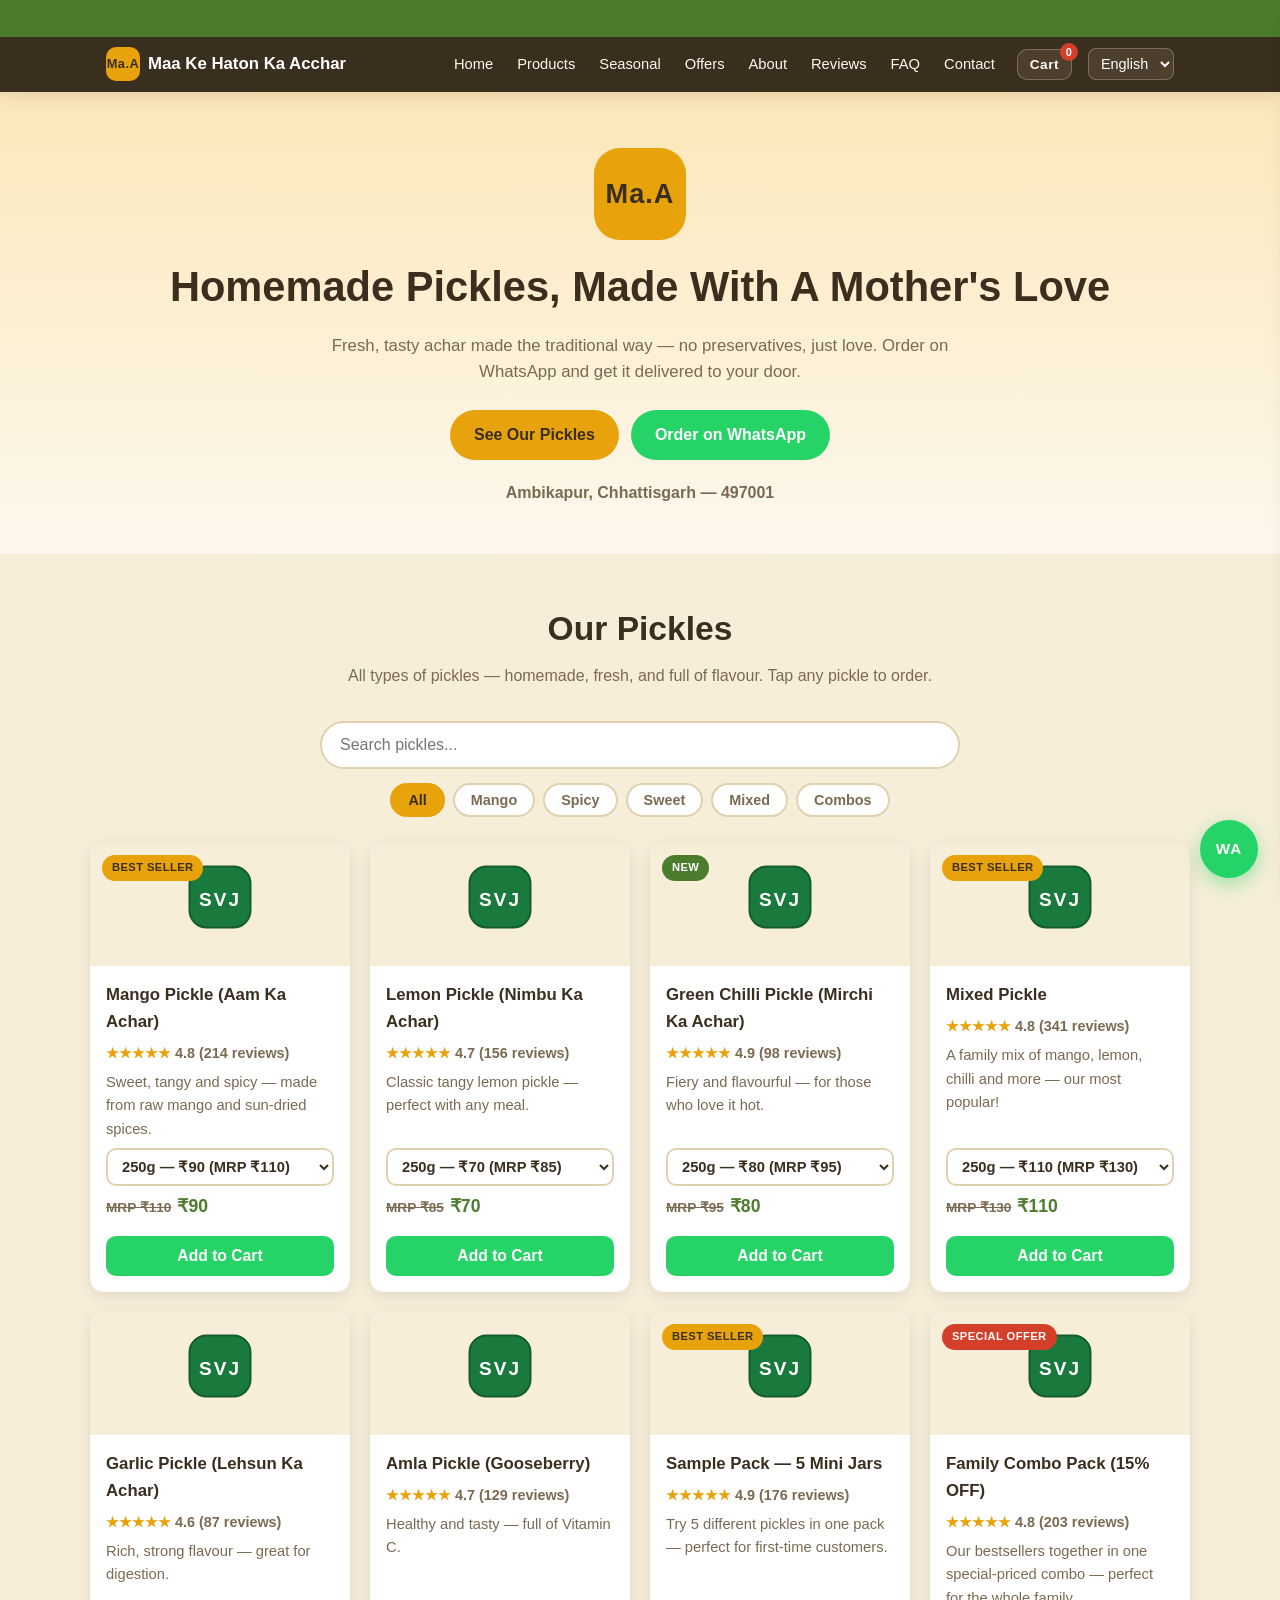
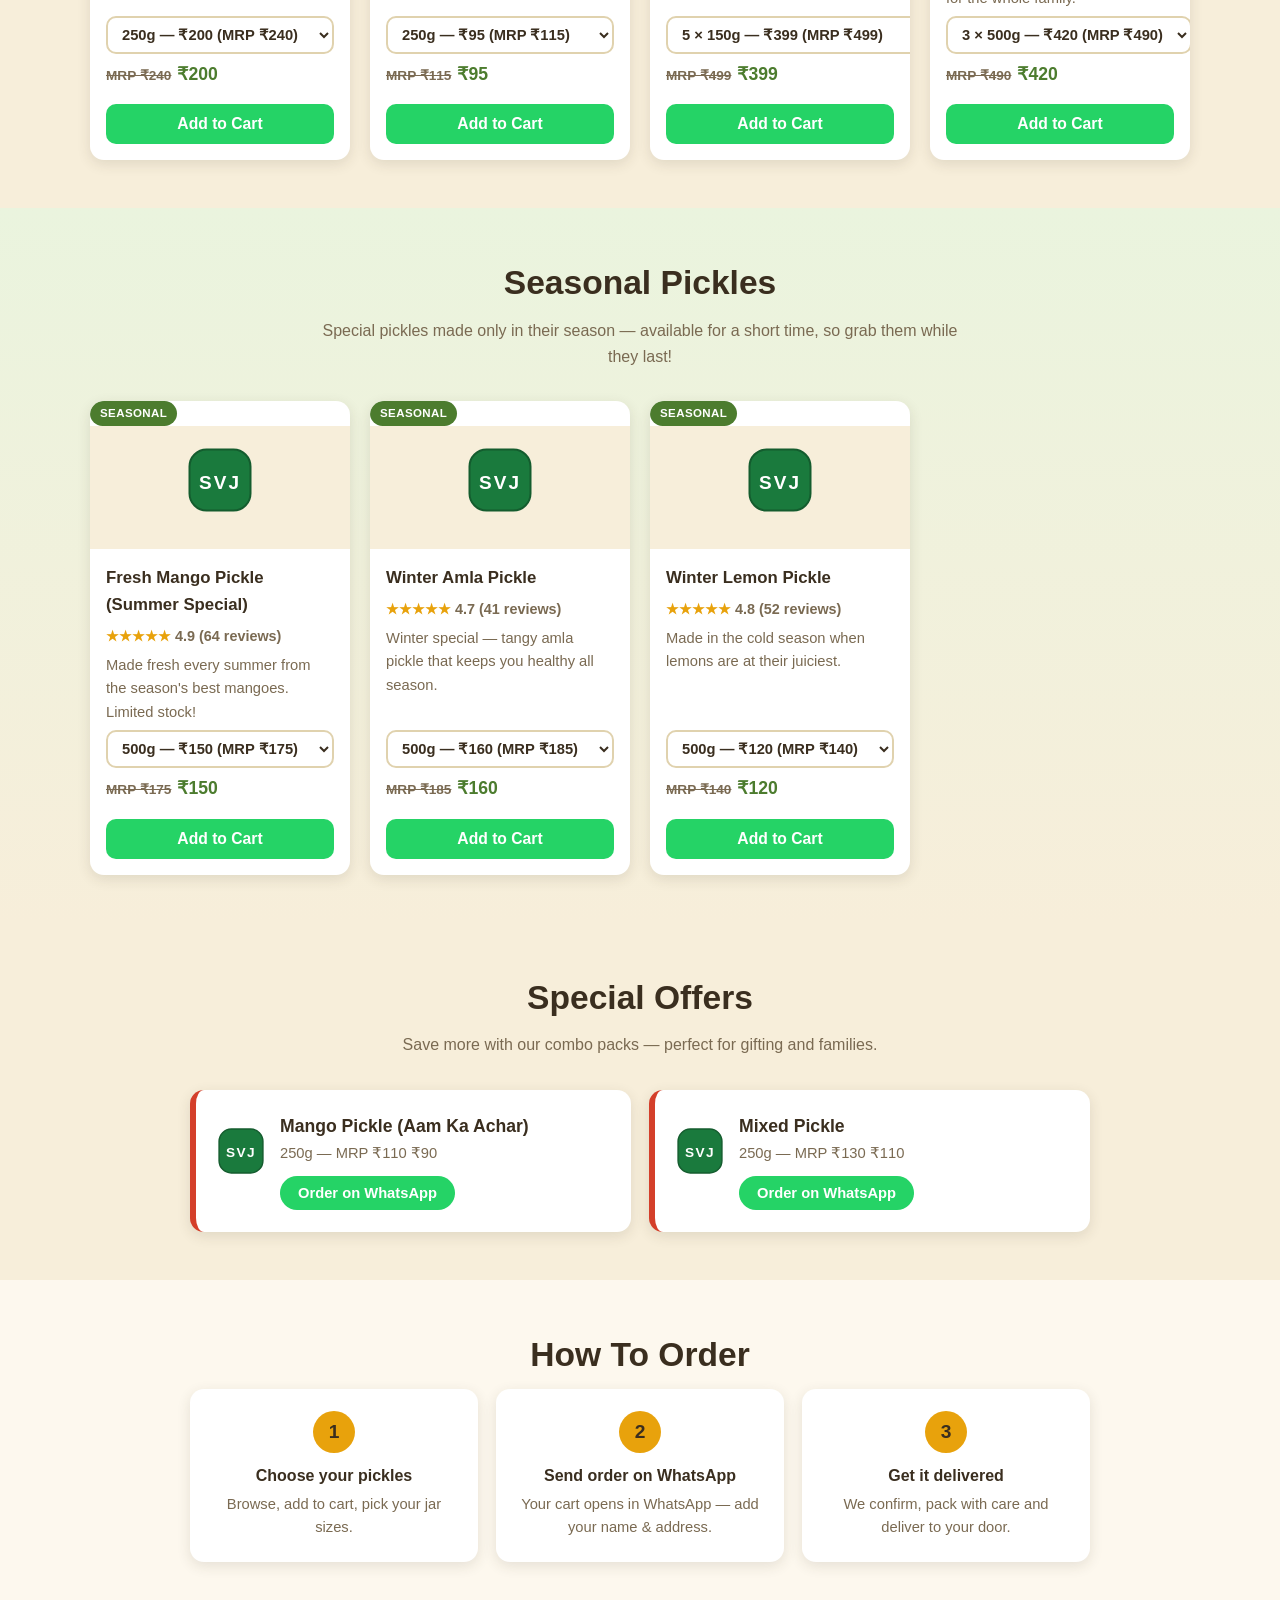
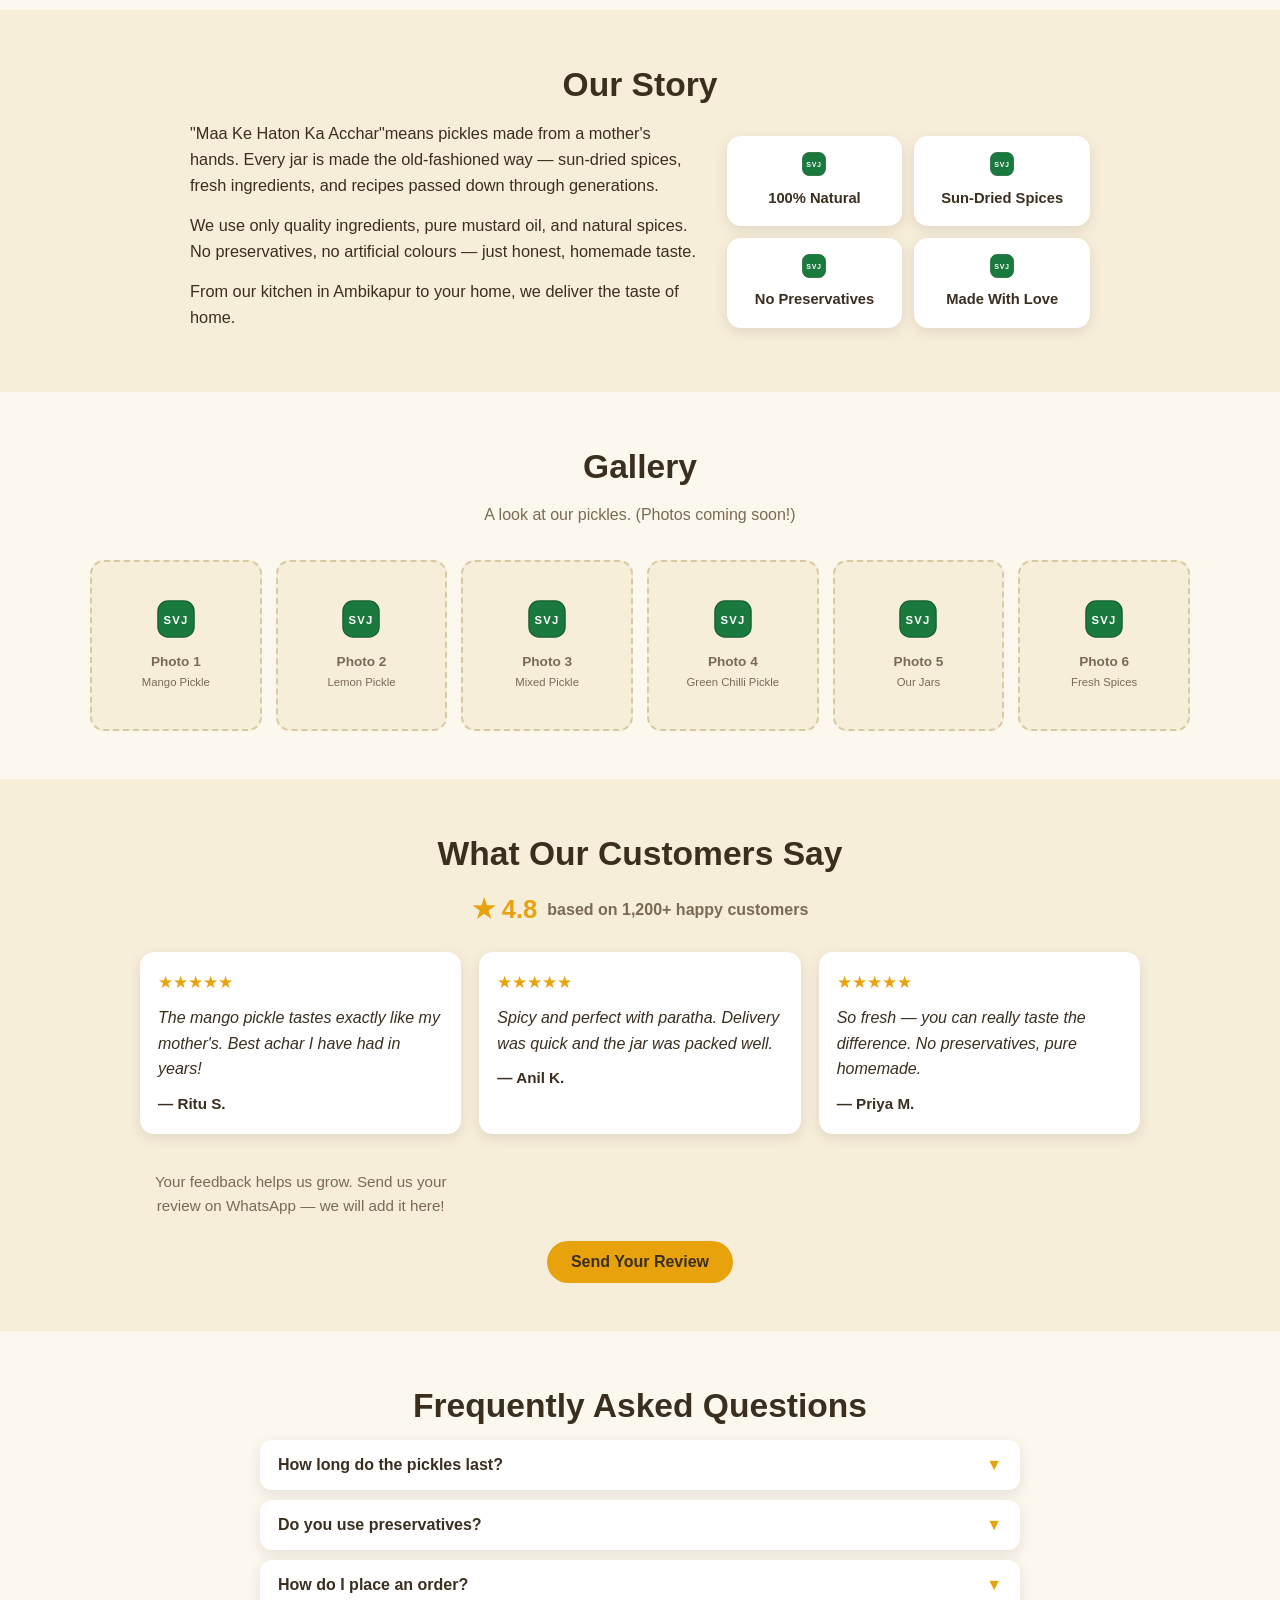
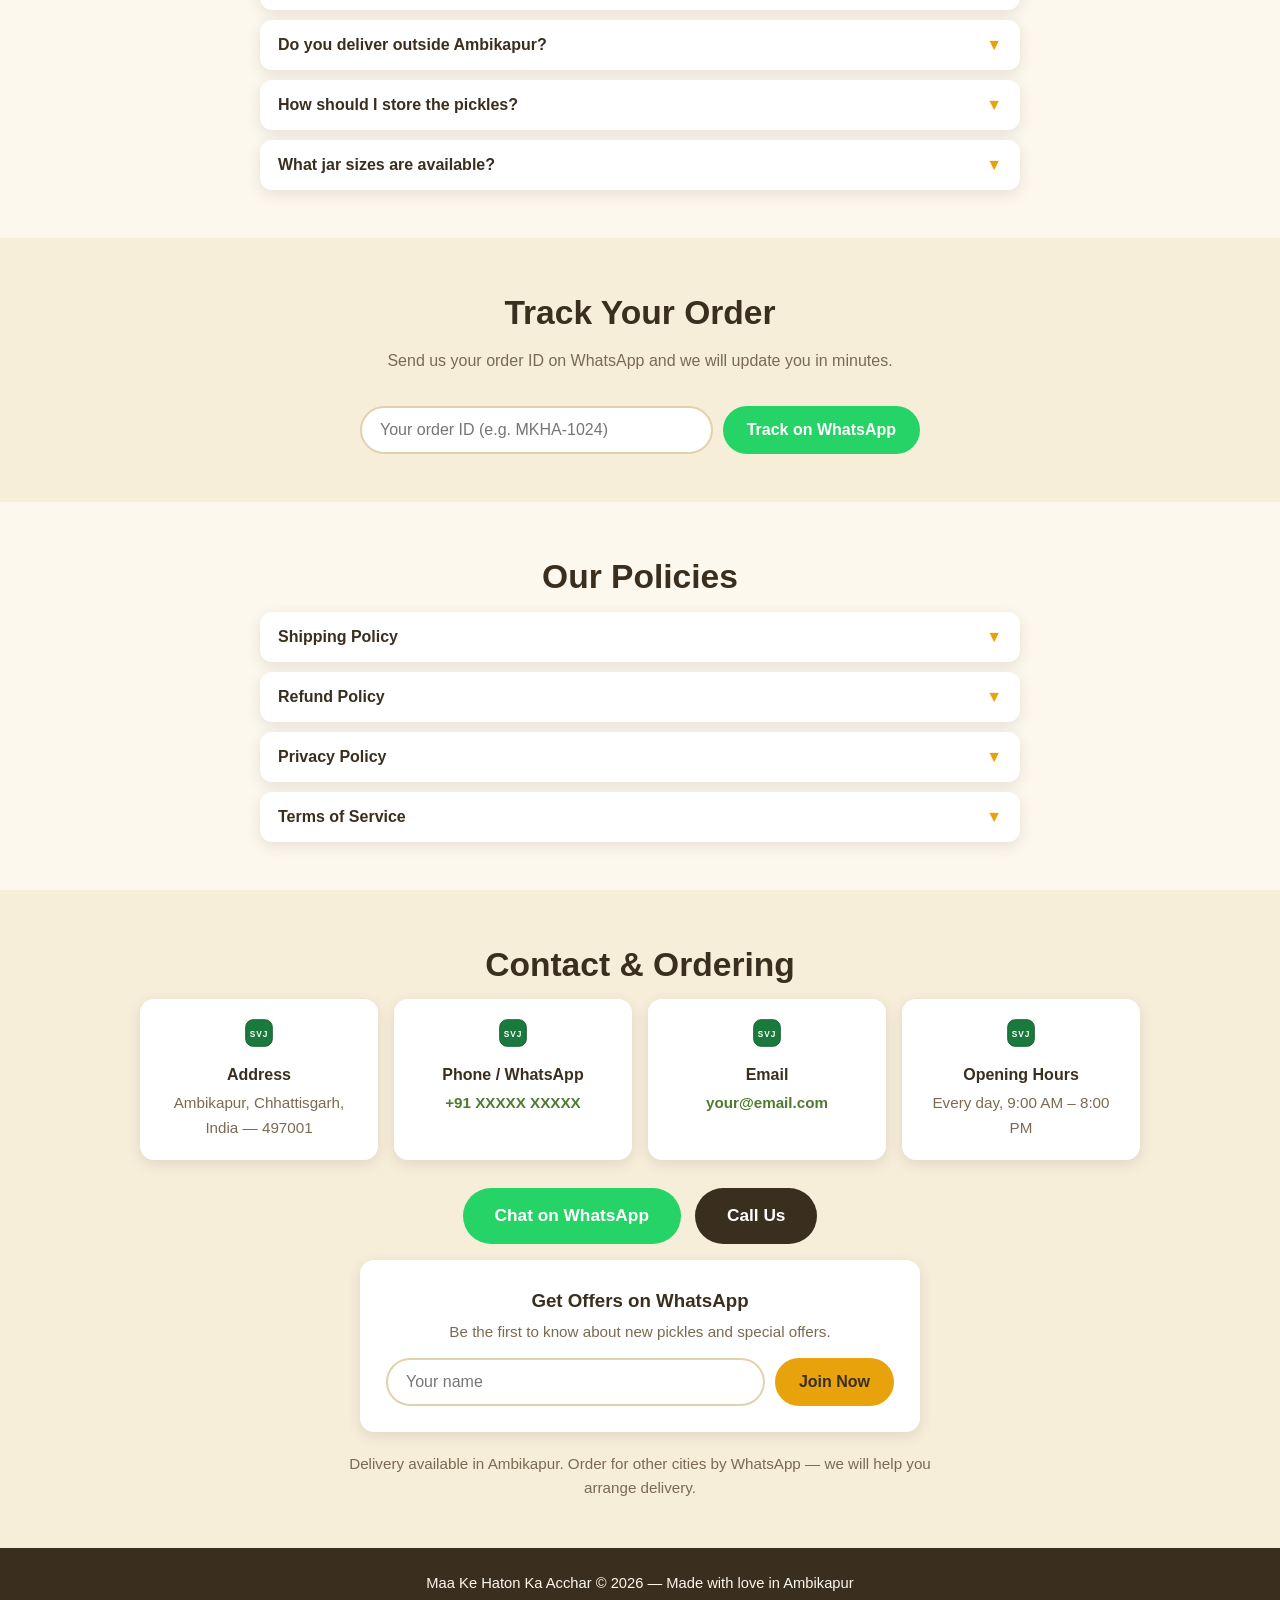
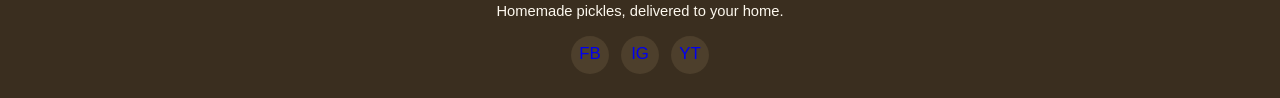
==== commit bb1693d2: "Replace emoji spots with SVJ brand logo image (brand.svg)" ====
--- a/android/app/src/main/assets/www/index.html
+++ b/android/app/src/main/assets/www/index.html
@@ -130,10 +130,10 @@
         <p data-i18n="about_p3">From our kitchen in Ambikapur to your home, we deliver the taste of home.</p>
       </div>
       <div class="about-badges">
-        <div class="badge"><span class="badge-icon">SVJ</span><strong data-i18n="badge_1">100% Natural</strong></div>
-        <div class="badge"><span class="badge-icon">SVJ</span><strong data-i18n="badge_2">Sun-Dried Spices</strong></div>
-        <div class="badge"><span class="badge-icon">SVJ</span><strong data-i18n="badge_3">No Preservatives</strong></div>
-        <div class="badge"><span class="badge-icon">SVJ</span><strong data-i18n="badge_4">Made With Love</strong></div>
+        <div class="badge"><span class="badge-icon"><img class="mark-img" src="brand.svg" alt=""></span><strong data-i18n="badge_1">100% Natural</strong></div>
+        <div class="badge"><span class="badge-icon"><img class="mark-img" src="brand.svg" alt=""></span><strong data-i18n="badge_2">Sun-Dried Spices</strong></div>
+        <div class="badge"><span class="badge-icon"><img class="mark-img" src="brand.svg" alt=""></span><strong data-i18n="badge_3">No Preservatives</strong></div>
+        <div class="badge"><span class="badge-icon"><img class="mark-img" src="brand.svg" alt=""></span><strong data-i18n="badge_4">Made With Love</strong></div>
       </div>
     </div>
   </div>
@@ -208,22 +208,22 @@
     <h2 class="section-title" data-i18n="contact_title">Contact &amp; Ordering</h2>
     <div class="contact-grid">
       <div class="contact-card">
-        <span class="contact-icon contact-icon-text">SVJ</span>
+        <span class="contact-icon contact-icon-text"><img class="mark-img" src="brand.svg" alt=""></span>
         <strong data-i18n="contact_address_label">Address</strong>
         <p data-i18n="contact_address">Ambikapur, Chhattisgarh, India — 497001</p>
       </div>
       <div class="contact-card">
-        <span class="contact-icon contact-icon-text">SVJ</span>
+        <span class="contact-icon contact-icon-text"><img class="mark-img" src="brand.svg" alt=""></span>
         <strong data-i18n="contact_phone_label">Phone / WhatsApp</strong>
         <p><a id="contactPhoneLink" href="#" data-i18n="contact_phone_placeholder">+91 XXXXX XXXXX</a></p>
       </div>
       <div class="contact-card">
-        <span class="contact-icon contact-icon-text">SVJ</span>
+        <span class="contact-icon contact-icon-text"><img class="mark-img" src="brand.svg" alt=""></span>
         <strong data-i18n="contact_email_label">Email</strong>
         <p><a id="contactEmailLink" href="#" data-i18n="contact_email_placeholder">your@email.com</a></p>
       </div>
       <div class="contact-card">
-        <span class="contact-icon contact-icon-text">SVJ</span>
+        <span class="contact-icon contact-icon-text"><img class="mark-img" src="brand.svg" alt=""></span>
         <strong data-i18n="contact_hours_label">Opening Hours</strong>
         <p data-i18n="contact_hours">Every day, 9:00 AM – 8:00 PM</p>
       </div>
--- a/android/app/src/main/assets/www/styles.css
+++ b/android/app/src/main/assets/www/styles.css
@@ -747,6 +747,15 @@
   line-height: 1.4;
 }
 
+.mark-img { display: inline-block; }
+.product-emoji .mark-img { height: 64px; }
+.offer-emoji .mark-img { height: 46px; }
+.cart-empty .mark-img { height: 56px; }
+.cart-line .mark-img { height: 28px; vertical-align: middle; }
+.gallery-icon .mark-img { height: 38px; }
+.badge-icon .mark-img { height: 24px; }
+.contact-icon .mark-img { height: 28px; margin-bottom: 2px; }
+
 .contact-card strong { display: block; color: var(--dark); margin-bottom: 4px; }
 
 .contact-card p { color: var(--muted); font-size: 0.95rem; }
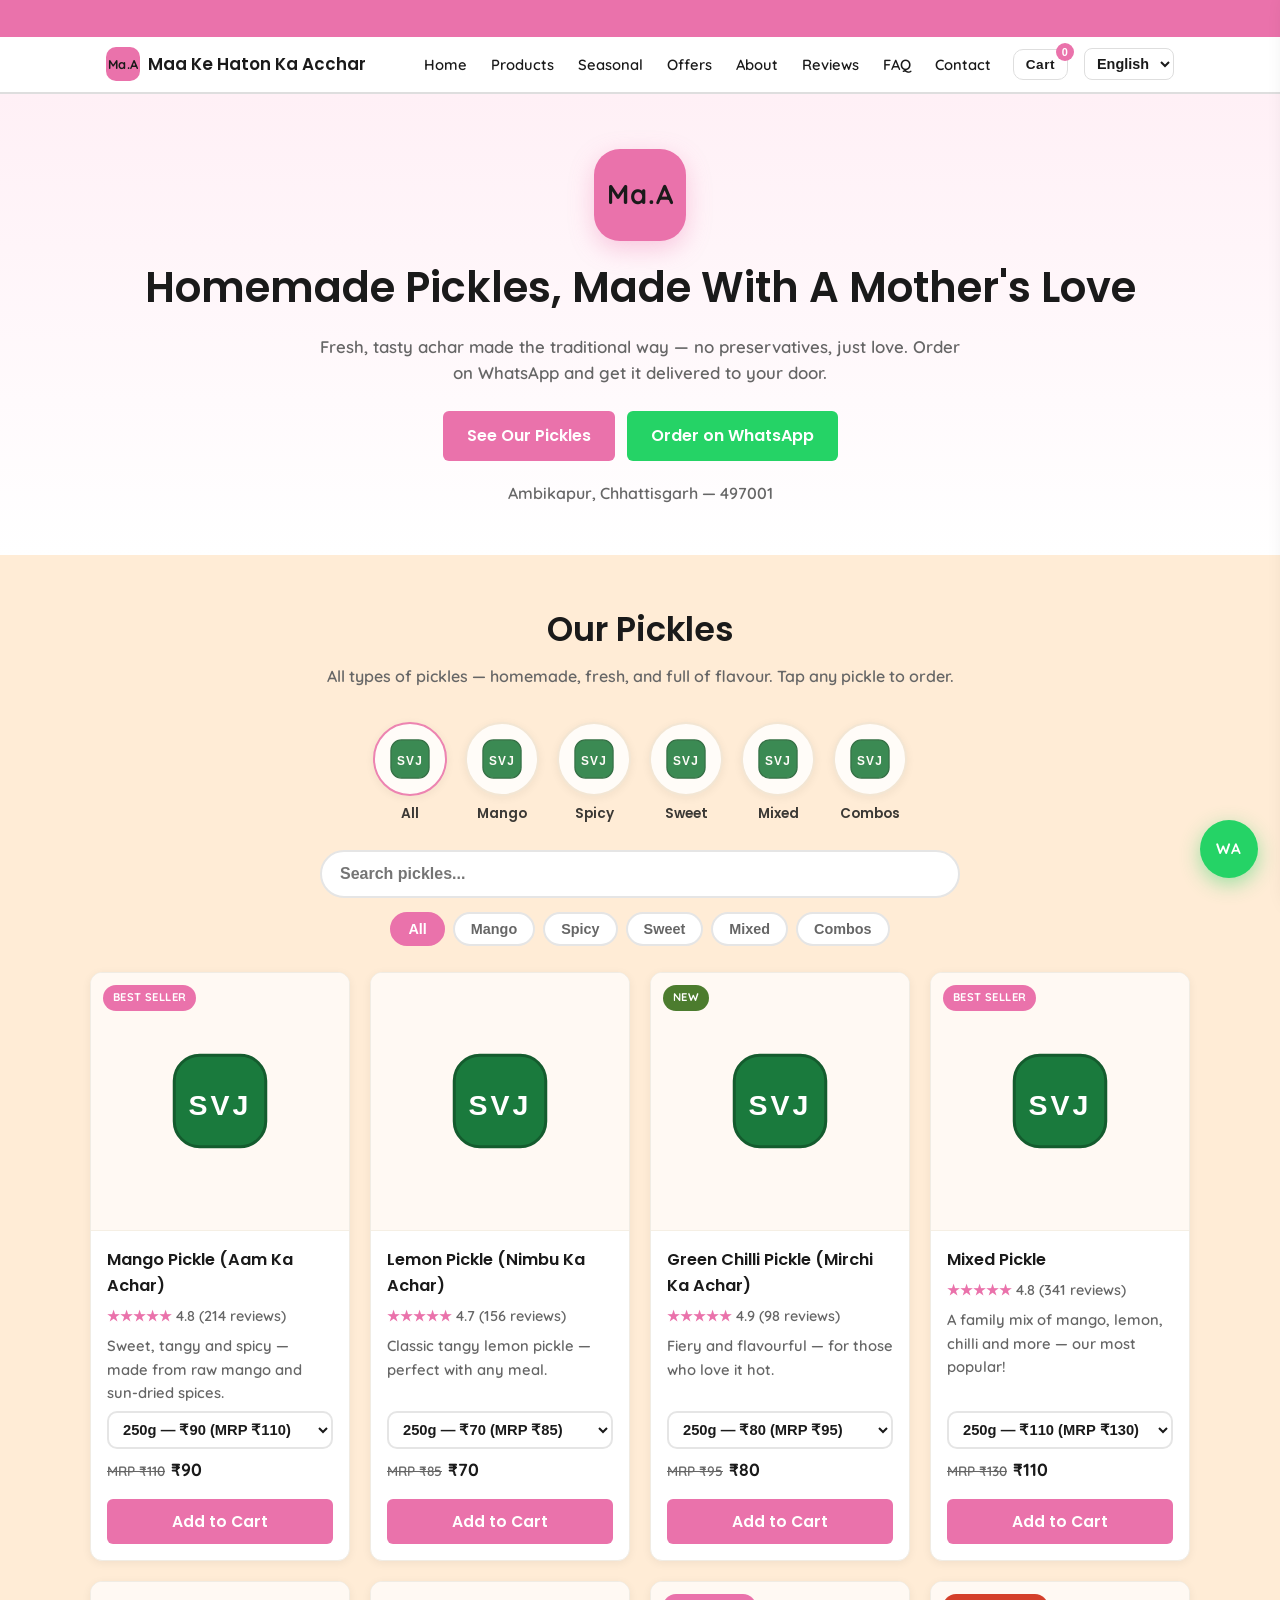
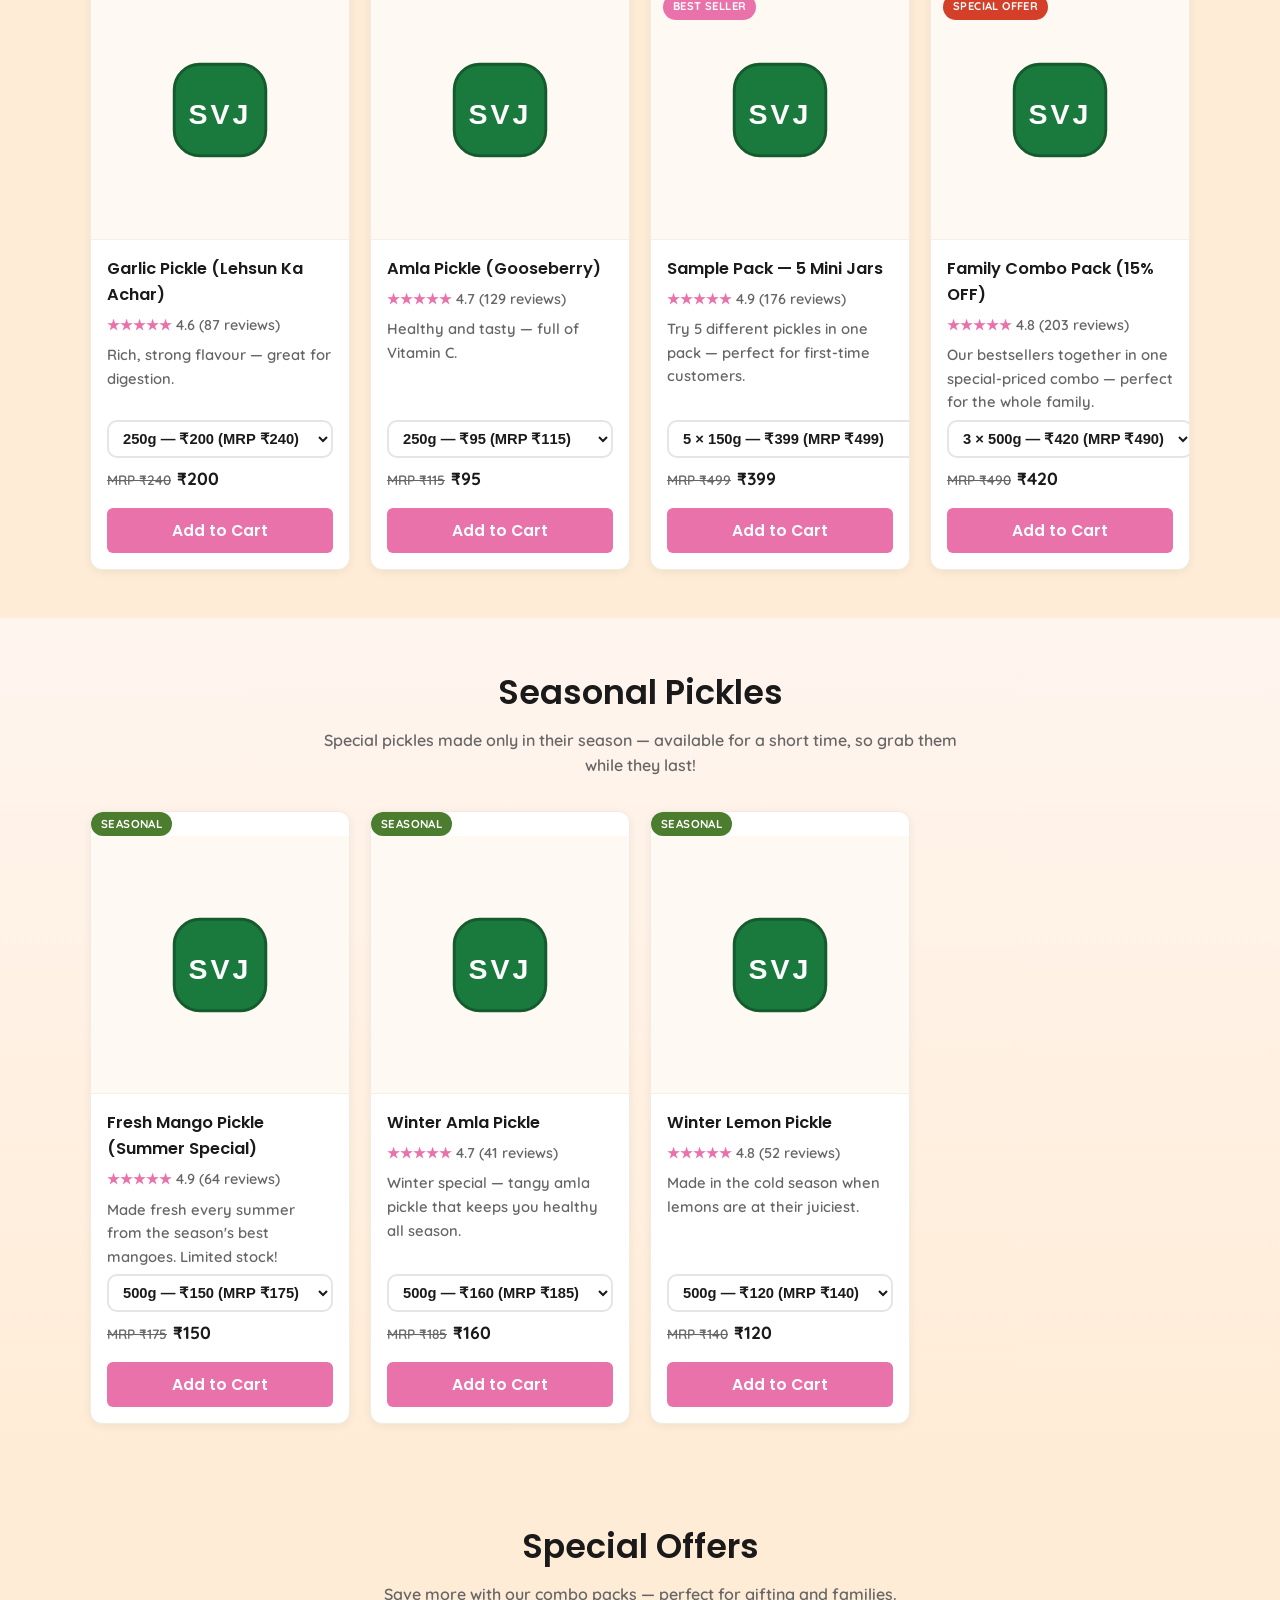
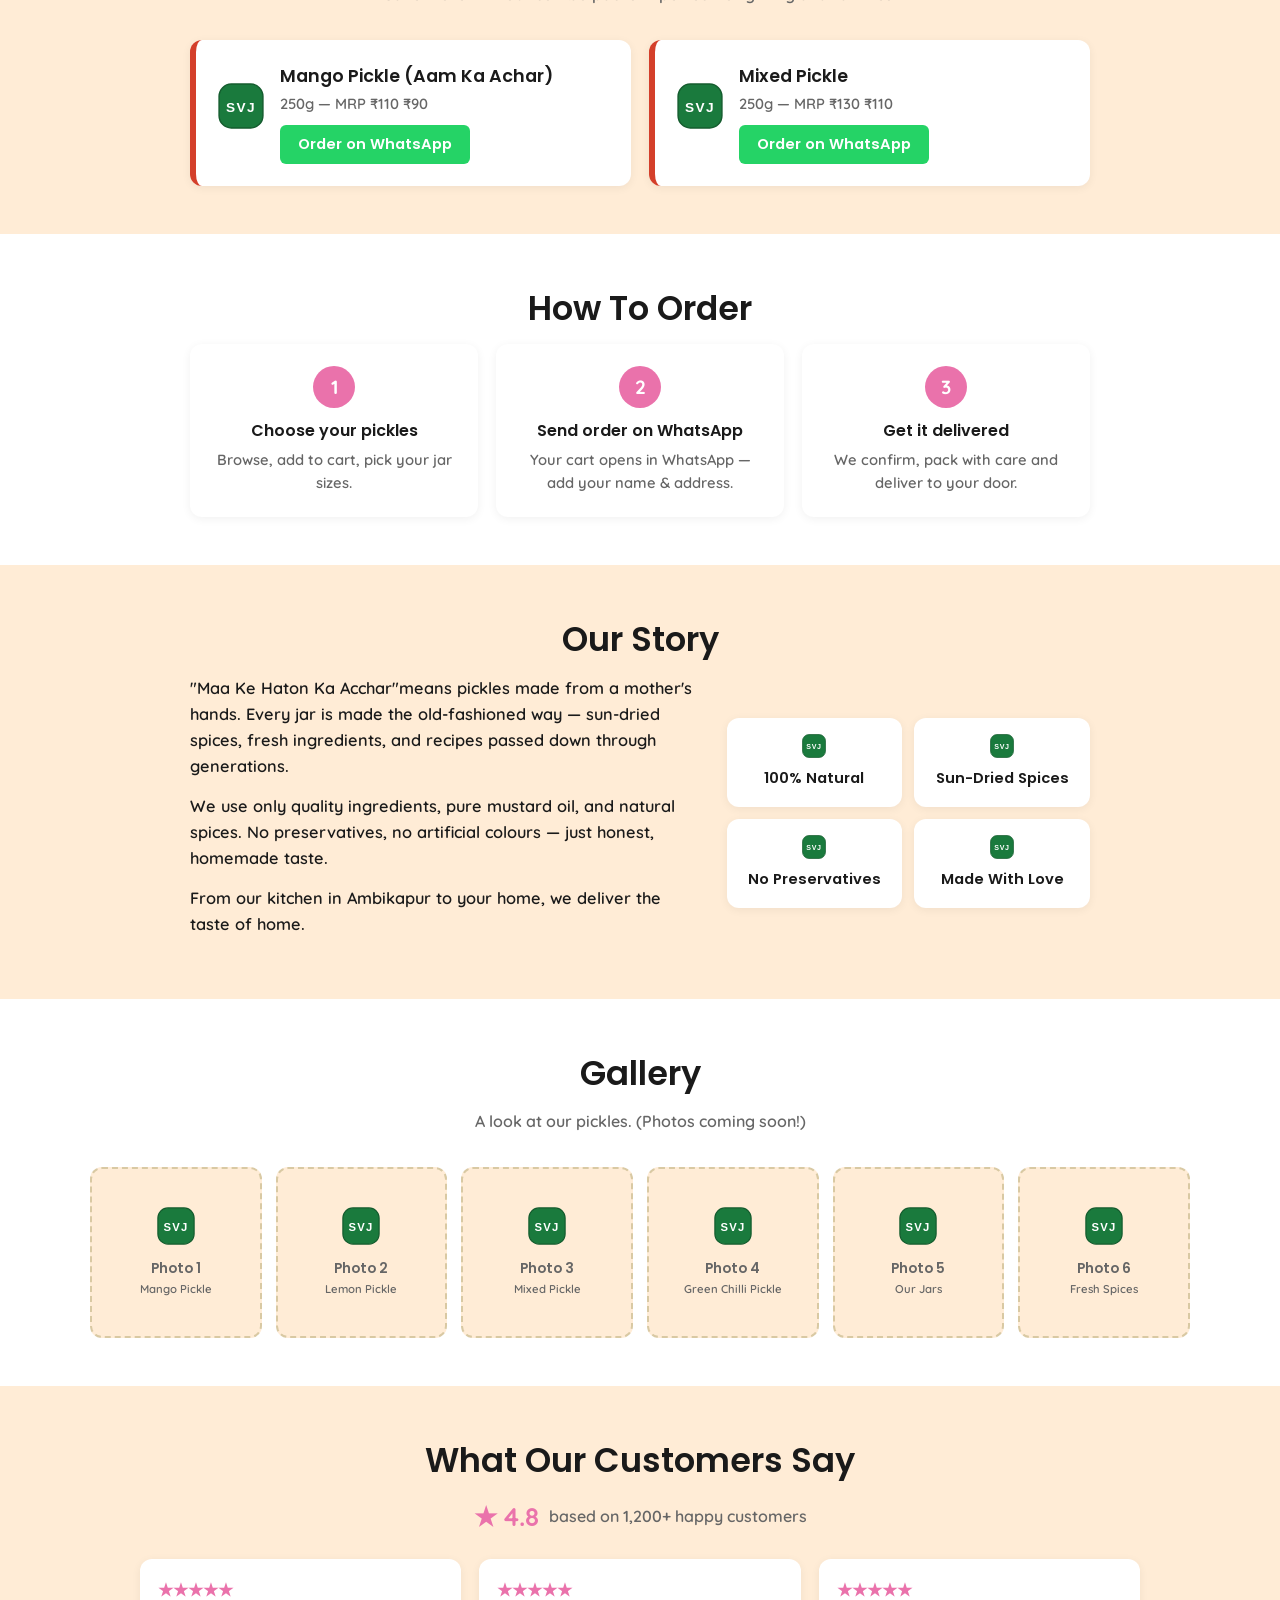
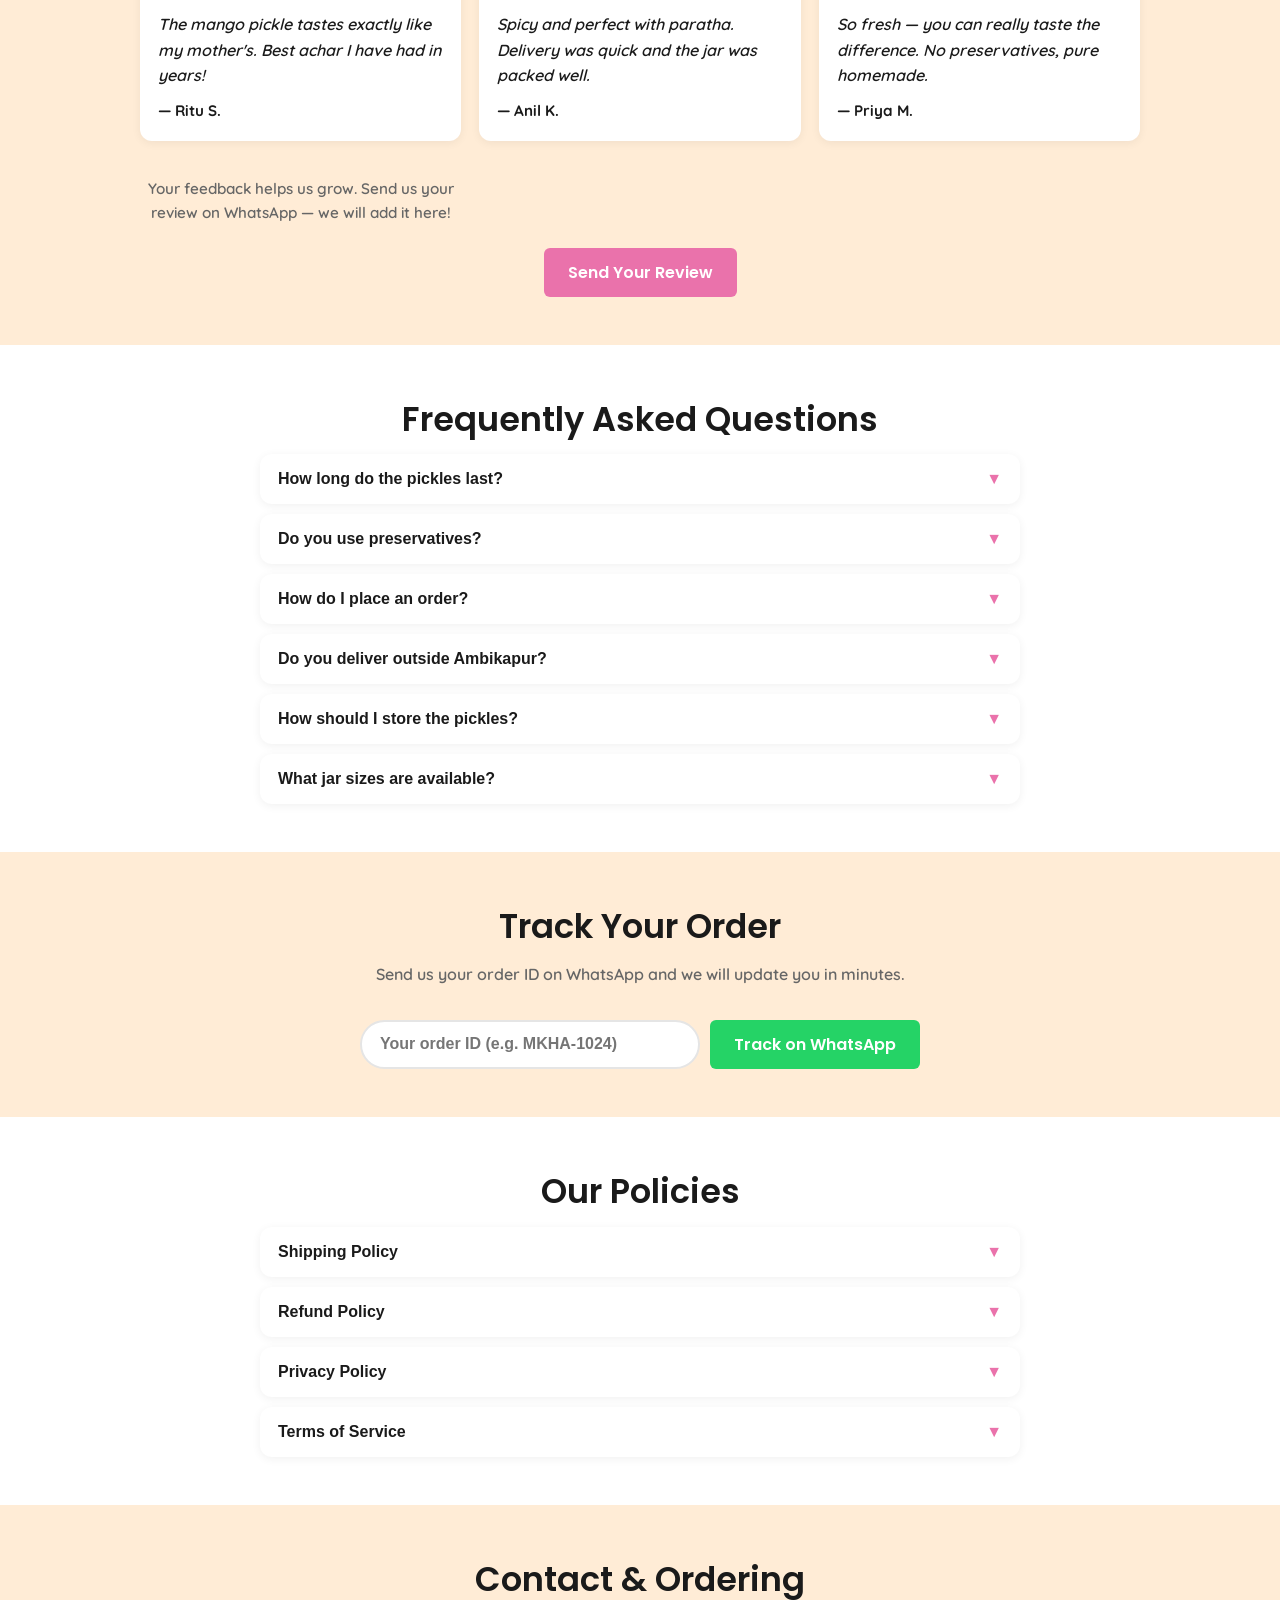
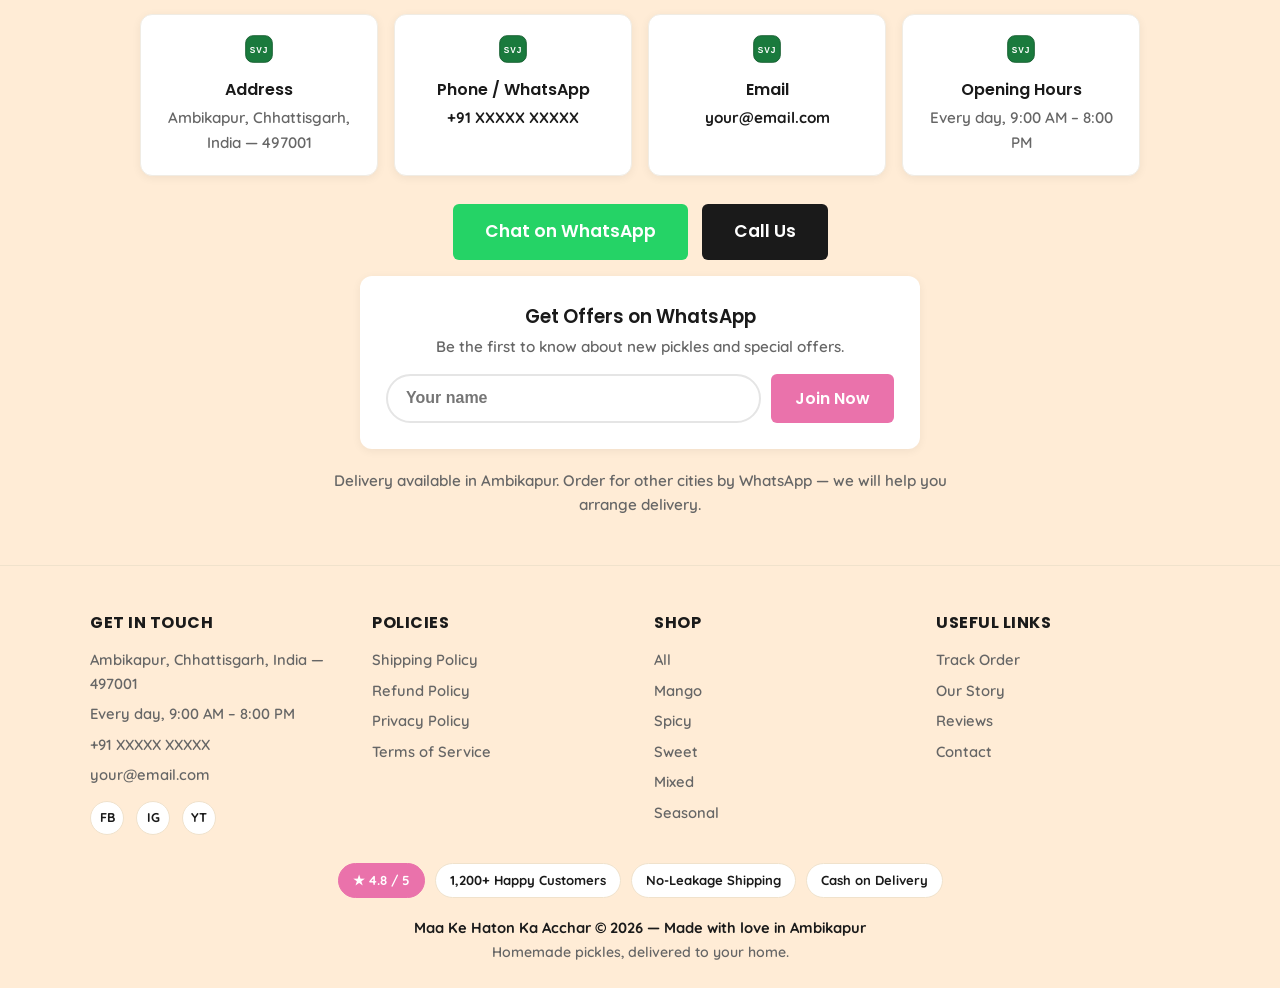
==== commit 5b00fc7e: "JhaJi Store style: pink/peach theme, Poppins+Quicksand fonts, category circles, 4-col footer, JhaJi-" ====
--- a/android/app/src/main/assets/www/index.html
+++ b/android/app/src/main/assets/www/index.html
@@ -3,12 +3,15 @@
 <head>
 <meta charset="UTF-8">
 <meta name="viewport" content="width=device-width, initial-scale=1.0">
-<title>Maa Ke Haton Ka Acchar</title>
-<meta name="description" content="Maa Ke Haton Ka Acchar — homemade pickles made with mother's hands. Ambikapur, Chhattisgarh.">
+<title>Buy Homemade Pickles Online | Maa Ke Haton Ka Acchar</title>
+<meta name="description" content="Maa Ke Haton Ka Acchar is an online pickle store selling homemade achar made with a mother's hands in Ambikapur, Chhattisgarh. 100% natural, no preservatives. No-Leakage shipping across India.">
 <link rel="manifest" href="manifest.json">
 <link rel="icon" href="icons/icon-192.png">
 <link rel="apple-touch-icon" href="icons/icon-180.png">
-<meta name="theme-color" content="#3a2e1f">
+<meta name="theme-color" content="#ea72ab">
+<link rel="preconnect" href="https://fonts.googleapis.com">
+<link rel="preconnect" href="https://fonts.gstatic.com" crossorigin>
+<link href="https://fonts.googleapis.com/css2?family=Poppins:wght@400;500;600;700;800&family=Quicksand:wght@500;600;700&display=swap" rel="stylesheet">
 <link rel="stylesheet" href="styles.css">
 </head>
 <body>
@@ -73,10 +76,18 @@
   </div>
 </section>
 
-<section id="products" class="section">
+<section id="products" class="section section-products">
   <div class="section-inner">
     <h2 class="section-title" data-i18n="products_title">Our Pickles</h2>
     <p class="section-sub" data-i18n="products_sub">All types of pickles — homemade, fresh, and full of flavour. Add to cart or order on WhatsApp.</p>
+    <div class="cat-circles" id="catCircles">
+      <button class="cat-circle active" data-filter="all"><span class="cat-circle-img"><img class="mark-img" src="brand.svg" alt=""></span><span class="cat-circle-name" data-i18n="filter_all">All</span></button>
+      <button class="cat-circle" data-filter="mango"><span class="cat-circle-img"><img class="mark-img" src="brand.svg" alt=""></span><span class="cat-circle-name" data-i18n="filter_mango">Mango</span></button>
+      <button class="cat-circle" data-filter="spicy"><span class="cat-circle-img"><img class="mark-img" src="brand.svg" alt=""></span><span class="cat-circle-name" data-i18n="filter_spicy">Spicy</span></button>
+      <button class="cat-circle" data-filter="sweet"><span class="cat-circle-img"><img class="mark-img" src="brand.svg" alt=""></span><span class="cat-circle-name" data-i18n="filter_sweet">Sweet</span></button>
+      <button class="cat-circle" data-filter="mixed"><span class="cat-circle-img"><img class="mark-img" src="brand.svg" alt=""></span><span class="cat-circle-name" data-i18n="filter_mixed">Mixed</span></button>
+      <button class="cat-circle" data-filter="combo"><span class="cat-circle-img"><img class="mark-img" src="brand.svg" alt=""></span><span class="cat-circle-name" data-i18n="filter_combo">Combos</span></button>
+    </div>
     <div class="shop-tools">
       <input type="search" id="searchInput" class="search-box" data-i18n-placeholder="search_placeholder" placeholder="Search pickles...">
       <div class="filter-chips" id="filterChips">
@@ -120,7 +131,7 @@
   </div>
 </section>
 
-<section id="about" class="section">
+<section id="about" class="section section-about">
   <div class="section-inner">
     <h2 class="section-title" data-i18n="about_title">Our Story</h2>
     <div class="about-content">
@@ -246,13 +257,59 @@
 
 <footer class="site-footer">
   <div class="footer-inner">
-    <p data-i18n="footer_line1">Maa Ke Haton Ka Acchar © 2026 — Made with love in Ambikapur</p>
-    <p data-i18n="footer_line2">Homemade pickles, delivered to your home.</p>
-    <div class="social-links">
-      <a href="#" aria-label="Facebook" id="fbLink">FB</a>
-      <a href="#" aria-label="Instagram" id="igLink">IG</a>
-      <a href="#" aria-label="YouTube" id="ytLink">YT</a>
-    </div>
+    <div class="footer-grid">
+      <div class="footer-col">
+        <h4 data-i18n="footer_get_touch">Get In Touch</h4>
+        <ul class="footer-list">
+          <li data-i18n="footer_address">Ambikapur, Chhattisgarh, India — 497001</li>
+          <li data-i18n="footer_hours">Every day, 9:00 AM – 8:00 PM</li>
+          <li><a id="footerPhoneLink" href="#">+91 XXXXX XXXXX</a></li>
+          <li><a id="footerEmailLink" href="#">your@email.com</a></li>
+        </ul>
+        <div class="social-links">
+          <a href="#" aria-label="Facebook" id="footerFbLink">FB</a>
+          <a href="#" aria-label="Instagram" id="footerIgLink">IG</a>
+          <a href="#" aria-label="YouTube" id="footerYtLink">YT</a>
+        </div>
+      </div>
+      <div class="footer-col">
+        <h4 data-i18n="footer_policies">Policies</h4>
+        <ul class="footer-list">
+          <li><a href="#policies" data-i18n="pol_shipping_title">Shipping Policy</a></li>
+          <li><a href="#policies" data-i18n="pol_refund_title">Refund Policy</a></li>
+          <li><a href="#policies" data-i18n="pol_privacy_title">Privacy Policy</a></li>
+          <li><a href="#policies" data-i18n="pol_terms_title">Terms of Service</a></li>
+        </ul>
+      </div>
+      <div class="footer-col">
+        <h4 data-i18n="footer_shop">Shop</h4>
+        <ul class="footer-list">
+          <li><a href="#products" data-i18n="filter_all">All Pickles</a></li>
+          <li><a href="#products" data-i18n="filter_mango">Mango Pickles</a></li>
+          <li><a href="#products" data-i18n="filter_spicy">Spicy Pickles</a></li>
+          <li><a href="#products" data-i18n="filter_sweet">Sweet Pickles</a></li>
+          <li><a href="#products" data-i18n="filter_mixed">Mixed Pickles</a></li>
+          <li><a href="#seasonal" data-i18n="nav_seasonal">Seasonal</a></li>
+        </ul>
+      </div>
+      <div class="footer-col">
+        <h4 data-i18n="footer_links">Useful Links</h4>
+        <ul class="footer-list">
+          <li><a href="#track" data-i18n="nav_track">Track Order</a></li>
+          <li><a href="#about" data-i18n="about_title">Our Story</a></li>
+          <li><a href="#reviews" data-i18n="nav_reviews">Reviews</a></li>
+          <li><a href="#contact" data-i18n="nav_contact">Contact Us</a></li>
+        </ul>
+      </div>
+    </div>
+    <div class="footer-trust">
+      <span>★ 4.8 / 5</span>
+      <span data-i18n="footer_trust_reviews">1,200+ Happy Customers</span>
+      <span data-i18n="trust_1">No-Leakage Shipping</span>
+      <span data-i18n="trust_4">Cash on Delivery</span>
+    </div>
+    <p class="footer-copy" data-i18n="footer_line1">Maa Ke Haton Ka Acchar © 2026 — Made with love in Ambikapur</p>
+    <p class="footer-tag" data-i18n="footer_line2">Homemade pickles, delivered to your home.</p>
   </div>
 </footer>
 
--- a/android/app/src/main/assets/www/styles.css
+++ b/android/app/src/main/assets/www/styles.css
@@ -1,17 +1,17 @@
 :root {
-  --primary: #e8a20c;
-  --primary-dark: #c4880a;
-  --dark: #3a2e1f;
-  --dark-soft: #4d3f2c;
+  --primary: #ea72ab;
+  --primary-dark: #c4397b;
+  --dark: #1a1a1a;
+  --dark-soft: #666666;
   --green: #4c7c2e;
-  --cream: #fdf8ee;
-  --cream-2: #f7eeda;
-  --text: #3a2e1f;
-  --muted: #7a6a52;
+  --cream: #ffffff;
+  --cream-2: #ffecd6;
+  --text: #1a1a1a;
+  --muted: #666666;
   --white: #ffffff;
   --red: #d43f2a;
-  --shadow: 0 4px 14px rgba(58, 46, 31, 0.12);
-  --radius: 14px;
+  --shadow: 0 2px 10px rgba(0, 0, 0, 0.06);
+  --radius: 12px;
 }
 
 * { margin: 0; padding: 0; box-sizing: border-box; }
@@ -19,20 +19,26 @@
 html { scroll-behavior: smooth; }
 
 body {
-  font-family: -apple-system, BlinkMacSystemFont, "Segoe UI", Roboto, "Noto Sans", "Noto Sans Devanagari", "Noto Sans Bengali", "Noto Sans Tamil", sans-serif;
+  font-family: "Quicksand", -apple-system, BlinkMacSystemFont, "Segoe UI", Roboto, "Noto Sans", "Noto Sans Devanagari", "Noto Sans Bengali", "Noto Sans Tamil", sans-serif;
+  font-weight: 600;
   background: var(--cream);
   color: var(--text);
   line-height: 1.6;
 }
 
-/* ---------- Trust bar ---------- */
+h1, h2, h3, h4, strong, .brand-name, .section-title, .product-name {
+  font-family: "Poppins", -apple-system, BlinkMacSystemFont, "Segoe UI", Roboto, "Noto Sans", "Noto Sans Devanagari", "Noto Sans Bengali", "Noto Sans Tamil", sans-serif;
+  font-weight: 600;
+}
+
+/* ---------- Announcement bar ---------- */
 .trust-bar {
-  background: var(--green);
-  color: var(--white);
+  background: var(--primary);
+  color: var(--dark);
   overflow: hidden;
   padding: 7px 0;
   font-size: 0.88rem;
-  font-weight: 600;
+  font-weight: 700;
   white-space: nowrap;
 }
 
@@ -53,9 +59,10 @@
   position: sticky;
   top: 0;
   z-index: 100;
-  background: var(--dark);
-  color: var(--white);
-  box-shadow: var(--shadow);
+  background: var(--white);
+  color: var(--dark);
+  box-shadow: 0 1px 0 #dedede;
+  border-bottom: 1px solid #dedede;
 }
 
 .header-inner {
@@ -71,9 +78,9 @@
   display: flex;
   align-items: center;
   gap: 8px;
-  color: var(--white);
+  color: var(--dark);
   text-decoration: none;
-  font-weight: 800;
+  font-weight: 700;
   font-size: 1.05rem;
   white-space: nowrap;
 }
@@ -86,7 +93,7 @@
   justify-content: center;
   background: var(--primary);
   color: var(--dark);
-  font-weight: 900;
+  font-weight: 800;
   font-size: 0.8rem;
   width: 34px;
   height: 34px;
@@ -105,15 +112,16 @@
 .main-nav::-webkit-scrollbar { display: none; }
 
 .main-nav a {
-  color: var(--cream);
+  color: var(--dark);
   text-decoration: none;
   padding: 6px 10px;
   border-radius: 8px;
   font-size: 0.92rem;
+  font-weight: 600;
   white-space: nowrap;
 }
 
-.main-nav a:hover { background: var(--dark-soft); }
+.main-nav a:hover { background: #fff0f6; }
 
 .header-right {
   display: flex;
@@ -123,10 +131,10 @@
 
 .cart-btn {
   position: relative;
-  background: var(--dark-soft);
-  border: 1px solid rgba(255,255,255,0.25);
+  background: var(--white);
+  border: 1px solid #dedede;
   border-radius: 10px;
-  color: var(--white);
+  color: var(--dark);
   font-size: 0.85rem;
   font-weight: 700;
   letter-spacing: 0.5px;
@@ -138,7 +146,7 @@
   position: absolute;
   top: -7px;
   right: -7px;
-  background: var(--red);
+  background: var(--primary);
   color: var(--white);
   font-size: 0.68rem;
   font-weight: 800;
@@ -152,12 +160,13 @@
 }
 
 .lang-select {
-  background: var(--dark-soft);
-  color: var(--white);
-  border: 1px solid rgba(255,255,255,0.25);
+  background: var(--white);
+  color: var(--dark);
+  border: 1px solid #dedede;
   border-radius: 8px;
   padding: 6px 8px;
   font-size: 0.9rem;
+  font-weight: 600;
   max-width: 110px;
   cursor: pointer;
 }
@@ -167,8 +176,8 @@
 .menu-toggle {
   display: none;
   background: none;
-  border: 1px solid rgba(255,255,255,0.35);
-  color: var(--white);
+  border: 1px solid #dedede;
+  color: var(--dark);
   font-size: 1.2rem;
   border-radius: 8px;
   padding: 2px 10px;
@@ -177,7 +186,7 @@
 
 /* ---------- Hero ---------- */
 .hero {
-  background: linear-gradient(180deg, #fbe7b8 0%, var(--cream) 100%);
+  background: linear-gradient(180deg, #fff0f6 0%, var(--cream) 100%);
   text-align: center;
   padding: 56px 20px 48px;
 }
@@ -190,17 +199,19 @@
   justify-content: center;
   background: var(--primary);
   color: var(--dark);
-  font-weight: 900;
+  font-weight: 800;
   font-size: 1.7rem;
   width: 92px;
   height: 92px;
   border-radius: 26px;
   margin: 0 auto 14px;
   letter-spacing: 1px;
+  box-shadow: 0 8px 24px rgba(234, 114, 171, 0.35);
 }
 
 .hero h1 {
   font-size: clamp(1.6rem, 4.5vw, 2.6rem);
+  font-weight: 600;
   color: var(--dark);
   margin-bottom: 12px;
 }
@@ -229,19 +240,21 @@
 .btn {
   display: inline-block;
   padding: 12px 24px;
-  border-radius: 999px;
+  border-radius: 6px;
   text-decoration: none;
-  font-weight: 700;
+  font-family: "Poppins", sans-serif;
+  font-weight: 600;
   font-size: 1rem;
-  transition: transform 0.15s, box-shadow 0.15s;
+  transition: transform 0.15s, box-shadow 0.15s, background 0.15s;
   border: none;
   cursor: pointer;
   text-align: center;
 }
 
-.btn:hover { transform: translateY(-2px); box-shadow: 0 6px 18px rgba(0,0,0,0.18); }
-
-.btn-primary { background: var(--primary); color: var(--dark); }
+.btn:hover { transform: translateY(-2px); box-shadow: 0 6px 18px rgba(0,0,0,0.15); }
+
+.btn-primary { background: var(--primary); color: var(--white); }
+.btn-primary:hover { background: var(--primary-dark); }
 .btn-whatsapp { background: #25d366; color: var(--white); }
 .btn-call { background: var(--dark); color: var(--white); }
 .btn-large { padding: 14px 32px; font-size: 1.08rem; }
@@ -256,6 +269,7 @@
 .section-title {
   text-align: center;
   font-size: clamp(1.5rem, 3.5vw, 2.1rem);
+  font-weight: 600;
   color: var(--dark);
   margin-bottom: 8px;
 }
@@ -265,6 +279,55 @@
   color: var(--muted);
   max-width: 640px;
   margin: 0 auto 32px;
+}
+
+/* ---------- Category circles (JhaJi style) ---------- */
+.cat-circles {
+  display: flex;
+  gap: 18px;
+  justify-content: center;
+  flex-wrap: wrap;
+  max-width: 760px;
+  margin: 0 auto 26px;
+}
+
+.cat-circle {
+  display: flex;
+  flex-direction: column;
+  align-items: center;
+  gap: 8px;
+  background: none;
+  border: none;
+  cursor: pointer;
+  padding: 0;
+  opacity: 0.85;
+  transition: opacity 0.15s, transform 0.15s;
+}
+
+.cat-circle:hover { opacity: 1; transform: translateY(-2px); }
+
+.cat-circle-img {
+  width: 74px;
+  height: 74px;
+  border-radius: 50%;
+  background: var(--white);
+  border: 2px solid #f2e6d4;
+  display: flex;
+  align-items: center;
+  justify-content: center;
+  box-shadow: var(--shadow);
+  transition: border-color 0.15s;
+}
+
+.cat-circle-img .mark-img { height: 40px; }
+
+.cat-circle.active .cat-circle-img { border-color: var(--primary); }
+
+.cat-circle-name {
+  font-family: "Poppins", sans-serif;
+  font-size: 0.85rem;
+  font-weight: 600;
+  color: var(--dark);
 }
 
 /* ---------- Shop tools: search + filters ---------- */
@@ -280,9 +343,10 @@
   width: 100%;
   padding: 13px 18px;
   border-radius: 999px;
-  border: 2px solid #e0d2ae;
+  border: 2px solid #e5e5e5;
   background: var(--white);
   font-size: 1rem;
+  font-weight: 600;
   outline: none;
 }
 
@@ -296,7 +360,7 @@
 }
 
 .chip {
-  border: 2px solid #e0d2ae;
+  border: 2px solid #e5e5e5;
   background: var(--white);
   color: var(--muted);
   border-radius: 999px;
@@ -312,7 +376,7 @@
 .chip.active {
   background: var(--primary);
   border-color: var(--primary);
-  color: var(--dark);
+  color: var(--white);
 }
 
 .search-empty {
@@ -332,15 +396,16 @@
 .product-card {
   background: var(--white);
   border-radius: var(--radius);
+  border: 1px solid #f0ece4;
   box-shadow: var(--shadow);
   overflow: hidden;
   display: flex;
   flex-direction: column;
-  transition: transform 0.15s;
+  transition: transform 0.15s, box-shadow 0.15s;
   position: relative;
 }
 
-.product-card:hover { transform: translateY(-4px); }
+.product-card:hover { transform: translateY(-4px); box-shadow: 0 8px 24px rgba(0,0,0,0.1); }
 
 .product-badge {
   position: absolute;
@@ -357,27 +422,32 @@
 }
 
 .product-badge.badge-new { background: var(--green); }
-.product-badge.badge-bestseller { background: var(--primary); color: var(--dark); }
+.product-badge.badge-bestseller { background: var(--primary); color: var(--white); }
 .product-badge.badge-soldout { background: var(--dark); }
 .product-badge.badge-offer { background: var(--red); }
 
 .product-emoji {
-  font-size: 3.4rem;
-  background: var(--cream-2);
-  text-align: center;
-  padding: 22px 0;
-}
+  aspect-ratio: 1 / 1;
+  background: #fff9f3;
+  text-align: center;
+  display: flex;
+  align-items: center;
+  justify-content: center;
+  border-bottom: 1px solid #f5efe4;
+}
+
+.product-emoji .mark-img { height: 96px; }
 
 .product-emoji-text {
   font-size: 2rem;
-  font-weight: 900;
+  font-weight: 800;
   letter-spacing: 3px;
   color: var(--primary);
 }
 
 .product-body { padding: 16px; display: flex; flex-direction: column; gap: 6px; flex: 1; }
 
-.product-name { font-size: 1.05rem; font-weight: 800; color: var(--dark); }
+.product-name { font-size: 1.02rem; font-weight: 600; color: var(--dark); }
 
 .product-rating { color: var(--primary); font-size: 0.9rem; font-weight: 700; }
 
@@ -393,7 +463,7 @@
 
 .product-size-select {
   flex: 1;
-  border: 2px solid #e0d2ae;
+  border: 2px solid #e5e5e5;
   border-radius: 10px;
   padding: 8px 10px;
   font-size: 0.92rem;
@@ -403,12 +473,14 @@
   cursor: pointer;
 }
 
+.product-size-select:focus { outline: none; border-color: var(--primary); }
+
 .product-meta {
   display: flex;
   justify-content: space-between;
   align-items: center;
   font-weight: 700;
-  color: var(--green);
+  color: var(--dark);
 }
 
 .product-price { font-size: 1.1rem; }
@@ -423,24 +495,25 @@
 
 .product-order {
   margin-top: 10px;
-  background: #25d366;
+  background: var(--primary);
   color: var(--white);
   border: none;
-  border-radius: 10px;
+  border-radius: 6px;
   padding: 11px;
-  font-weight: 700;
+  font-family: "Poppins", sans-serif;
+  font-weight: 600;
   font-size: 0.98rem;
   cursor: pointer;
-  transition: filter 0.15s;
+  transition: background 0.15s;
   width: 100%;
 }
 
-.product-order:hover { filter: brightness(0.94); }
+.product-order:hover { background: var(--primary-dark); }
 
 .product-order.soldout { background: #b9b2a5; cursor: not-allowed; }
 
 .section-seasonal {
-  background: linear-gradient(180deg, #eaf4de 0%, var(--cream-2) 100%);
+  background: linear-gradient(180deg, #fff5ef 0%, var(--cream-2) 100%);
 }
 
 .seasonal-tag {
@@ -457,7 +530,7 @@
 
 /* ---------- Offers ---------- */
 .section-offers {
-  background: linear-gradient(180deg, #fdf3e0 0%, #fbe7b8 100%);
+  background: linear-gradient(180deg, #fff5ef 0%, var(--cream-2) 100%);
 }
 
 .offer-banners {
@@ -519,8 +592,8 @@
   height: 42px;
   border-radius: 50%;
   background: var(--primary);
-  color: var(--dark);
-  font-weight: 900;
+  color: var(--white);
+  font-weight: 800;
   font-size: 1.2rem;
   margin-bottom: 10px;
 }
@@ -530,6 +603,10 @@
 .howto-step p { color: var(--muted); font-size: 0.92rem; }
 
 /* ---------- About ---------- */
+.section-about {
+  background: var(--cream-2);
+}
+
 .about-content {
   display: grid;
   grid-template-columns: 1.4fr 1fr;
@@ -562,7 +639,7 @@
 
 .badge .badge-icon {
   font-size: 0.75rem;
-  font-weight: 900;
+  font-weight: 800;
   letter-spacing: 1px;
   color: var(--primary);
 }
@@ -708,9 +785,10 @@
   min-width: 220px;
   padding: 13px 18px;
   border-radius: 999px;
-  border: 2px solid #e0d2ae;
+  border: 2px solid #e5e5e5;
   background: var(--white);
   font-size: 1rem;
+  font-weight: 600;
   outline: none;
 }
 
@@ -718,7 +796,7 @@
 
 /* ---------- Contact ---------- */
 .section-contact {
-  background: linear-gradient(180deg, var(--cream-2) 0%, #fbe7b8 100%);
+  background: linear-gradient(180deg, var(--cream-2) 0%, #fff0f6 100%);
 }
 
 .contact-grid {
@@ -732,6 +810,7 @@
 .contact-card {
   background: var(--white);
   border-radius: var(--radius);
+  border: 1px solid #f0ece4;
   box-shadow: var(--shadow);
   padding: 20px;
   text-align: center;
@@ -741,14 +820,14 @@
 
 .contact-icon-text {
   font-size: 1rem;
-  font-weight: 900;
+  font-weight: 800;
   letter-spacing: 2px;
   color: var(--primary);
   line-height: 1.4;
 }
 
 .mark-img { display: inline-block; }
-.product-emoji .mark-img { height: 64px; }
+.product-emoji .mark-img { height: 96px; }
 .offer-emoji .mark-img { height: 46px; }
 .cart-empty .mark-img { height: 56px; }
 .cart-line .mark-img { height: 28px; vertical-align: middle; }
@@ -760,7 +839,8 @@
 
 .contact-card p { color: var(--muted); font-size: 0.95rem; }
 
-.contact-card a { color: var(--green); text-decoration: none; font-weight: 600; }
+.contact-card a { color: var(--dark); text-decoration: none; font-weight: 700; }
+.contact-card a:hover { color: var(--primary-dark); }
 
 .contact-actions {
   display: flex;
@@ -794,14 +874,94 @@
 
 /* ---------- Footer ---------- */
 .site-footer {
-  background: var(--dark);
-  color: var(--cream);
-  padding: 24px 16px;
-  text-align: center;
+  background: var(--cream-2);
+  color: var(--text);
+  padding: 44px 16px 24px;
   font-size: 0.92rem;
-}
-
-.site-footer p { margin-bottom: 4px; }
+  border-top: 1px solid #f0e2cc;
+}
+
+.footer-inner { max-width: 1100px; margin: 0 auto; }
+
+.footer-grid {
+  display: grid;
+  grid-template-columns: repeat(auto-fit, minmax(200px, 1fr));
+  gap: 28px;
+  margin-bottom: 28px;
+  text-align: left;
+}
+
+.footer-col h4 {
+  font-size: 1rem;
+  font-weight: 700;
+  color: var(--dark);
+  margin-bottom: 12px;
+  text-transform: uppercase;
+  letter-spacing: 0.5px;
+}
+
+.footer-list {
+  list-style: none;
+  display: flex;
+  flex-direction: column;
+  gap: 7px;
+}
+
+.footer-list li { color: var(--muted); }
+
+.footer-list a {
+  color: var(--muted);
+  text-decoration: none;
+  font-weight: 600;
+  transition: color 0.15s;
+}
+
+.footer-list a:hover { color: var(--primary-dark); }
+
+.site-footer .social-links { justify-content: flex-start; margin-top: 14px; }
+
+.site-footer .social-links a {
+  background: var(--white);
+  color: var(--dark);
+  border: 1px solid #f0e2cc;
+  font-size: 0.8rem;
+  font-weight: 800;
+  width: 34px;
+  height: 34px;
+}
+
+.footer-trust {
+  display: flex;
+  gap: 10px;
+  justify-content: center;
+  flex-wrap: wrap;
+  margin-bottom: 18px;
+}
+
+.footer-trust span {
+  background: var(--white);
+  border: 1px solid #f0e2cc;
+  border-radius: 999px;
+  padding: 6px 14px;
+  font-size: 0.82rem;
+  font-weight: 700;
+  color: var(--dark);
+}
+
+.footer-trust span:first-child { background: var(--primary); border-color: var(--primary); color: var(--white); }
+
+.footer-copy {
+  text-align: center;
+  font-weight: 700;
+  color: var(--dark);
+  margin-bottom: 2px;
+}
+
+.footer-tag {
+  text-align: center;
+  color: var(--muted);
+  font-size: 0.88rem;
+}
 
 .social-links {
   margin-top: 12px;
@@ -818,6 +978,7 @@
   height: 38px;
   border-radius: 50%;
   background: var(--dark-soft);
+  color: var(--white);
   font-size: 1.05rem;
   text-decoration: none;
   transition: transform 0.15s;
@@ -902,7 +1063,8 @@
   display: flex;
   gap: 12px;
   align-items: center;
-  background: var(--cream);
+  background: #fff8f2;
+  border: 1px solid #f5efe4;
   border-radius: 12px;
   padding: 12px;
 }
@@ -922,7 +1084,7 @@
 
 .cart-line .cl-size { color: var(--muted); font-size: 0.85rem; }
 
-.cart-line .cl-price { color: var(--green); font-weight: 800; }
+.cart-line .cl-price { color: var(--dark); font-weight: 800; }
 
 .cl-qty {
   display: flex;
@@ -1038,10 +1200,11 @@
     top: 100%;
     left: 0;
     right: 0;
-    background: var(--dark);
+    background: var(--white);
+    border-bottom: 1px solid #dedede;
+    box-shadow: 0 8px 20px rgba(0,0,0,0.08);
     flex-direction: column;
     padding: 10px 16px 16px;
-    box-shadow: var(--shadow);
   }
 
   .main-nav.open { display: flex; }
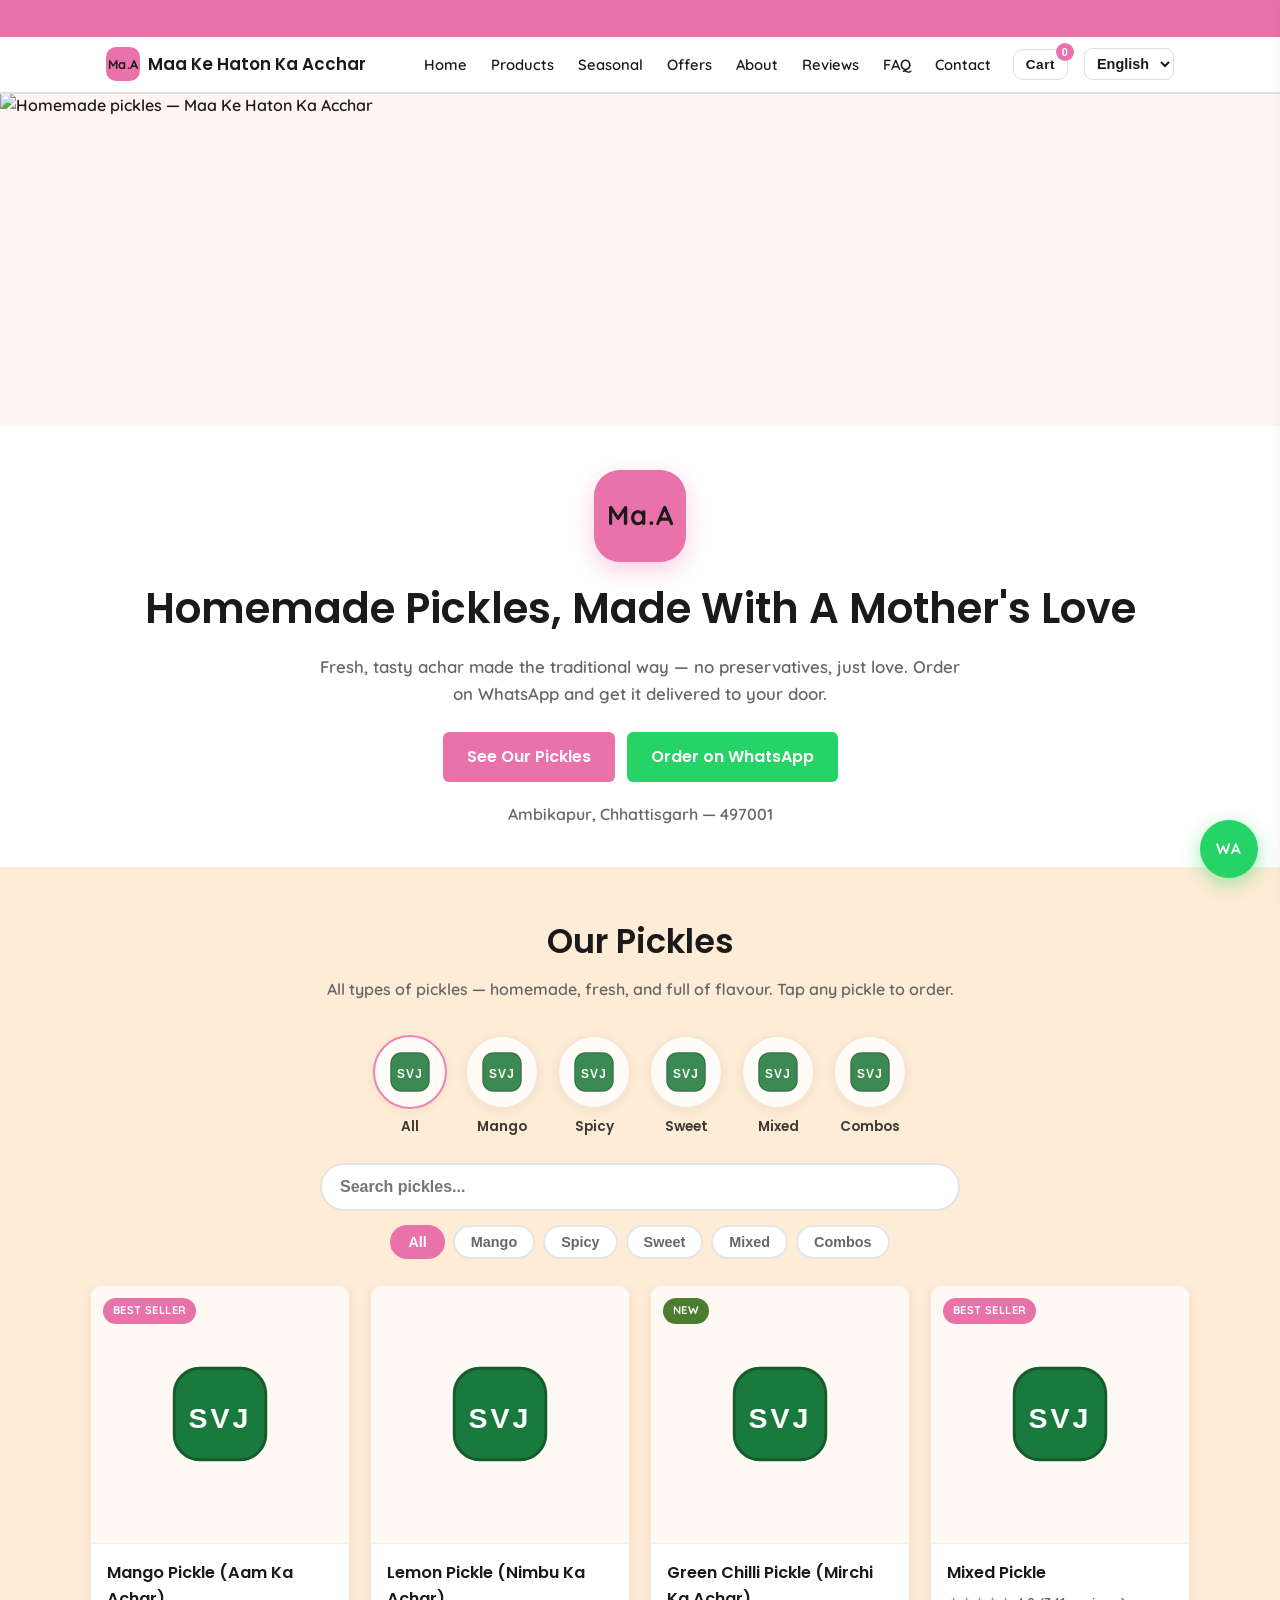
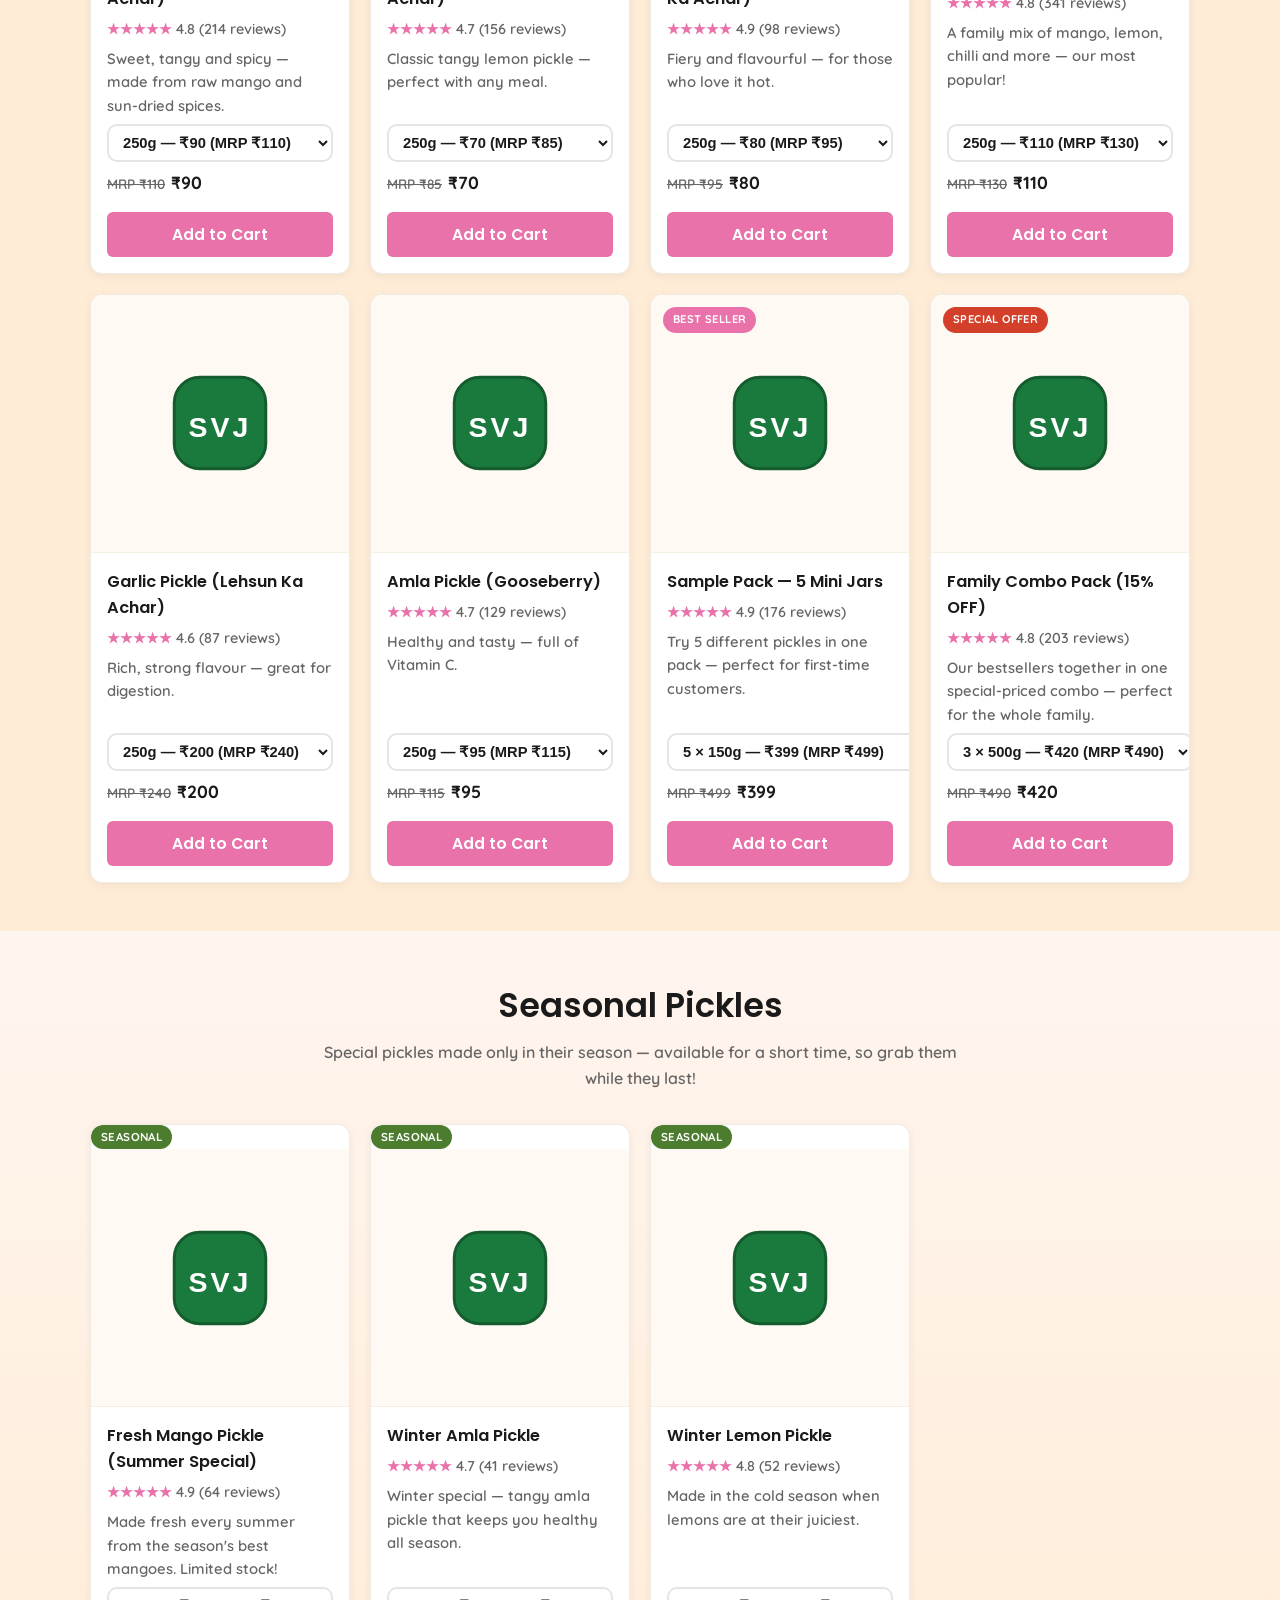
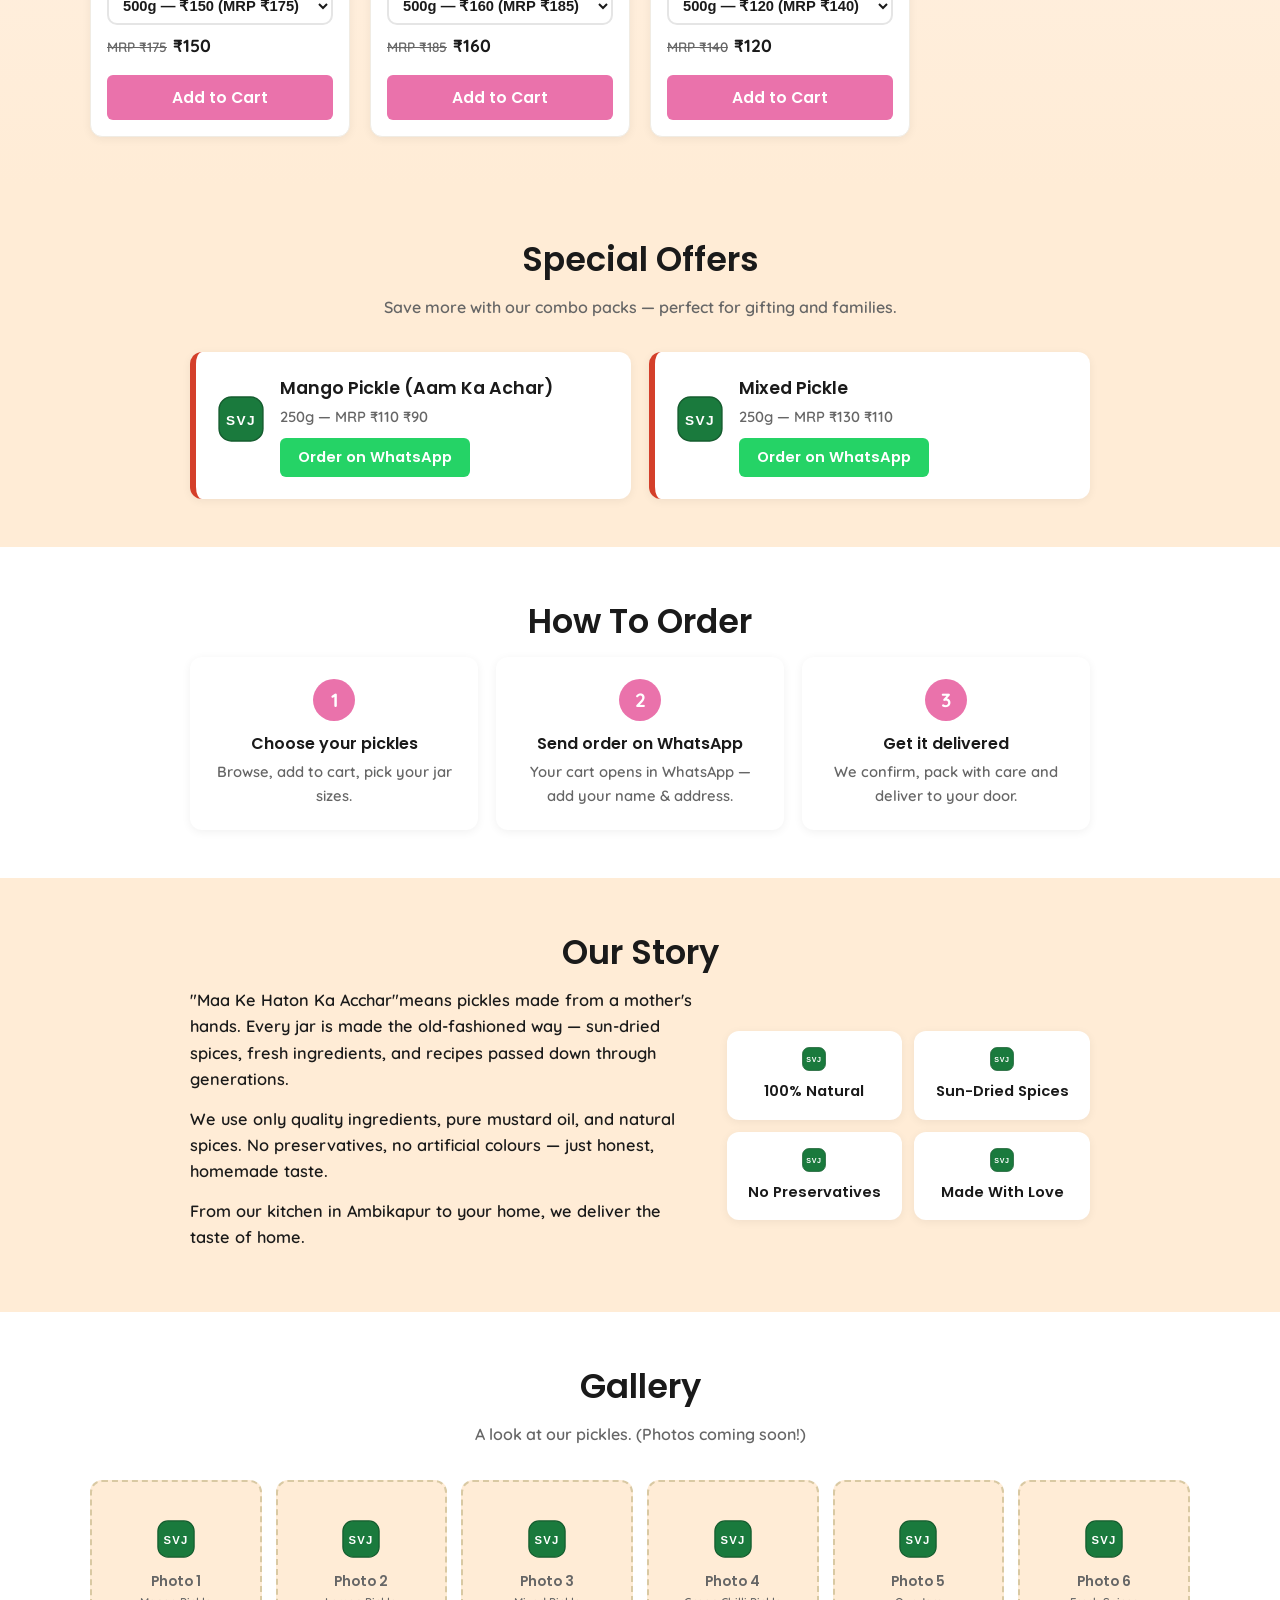
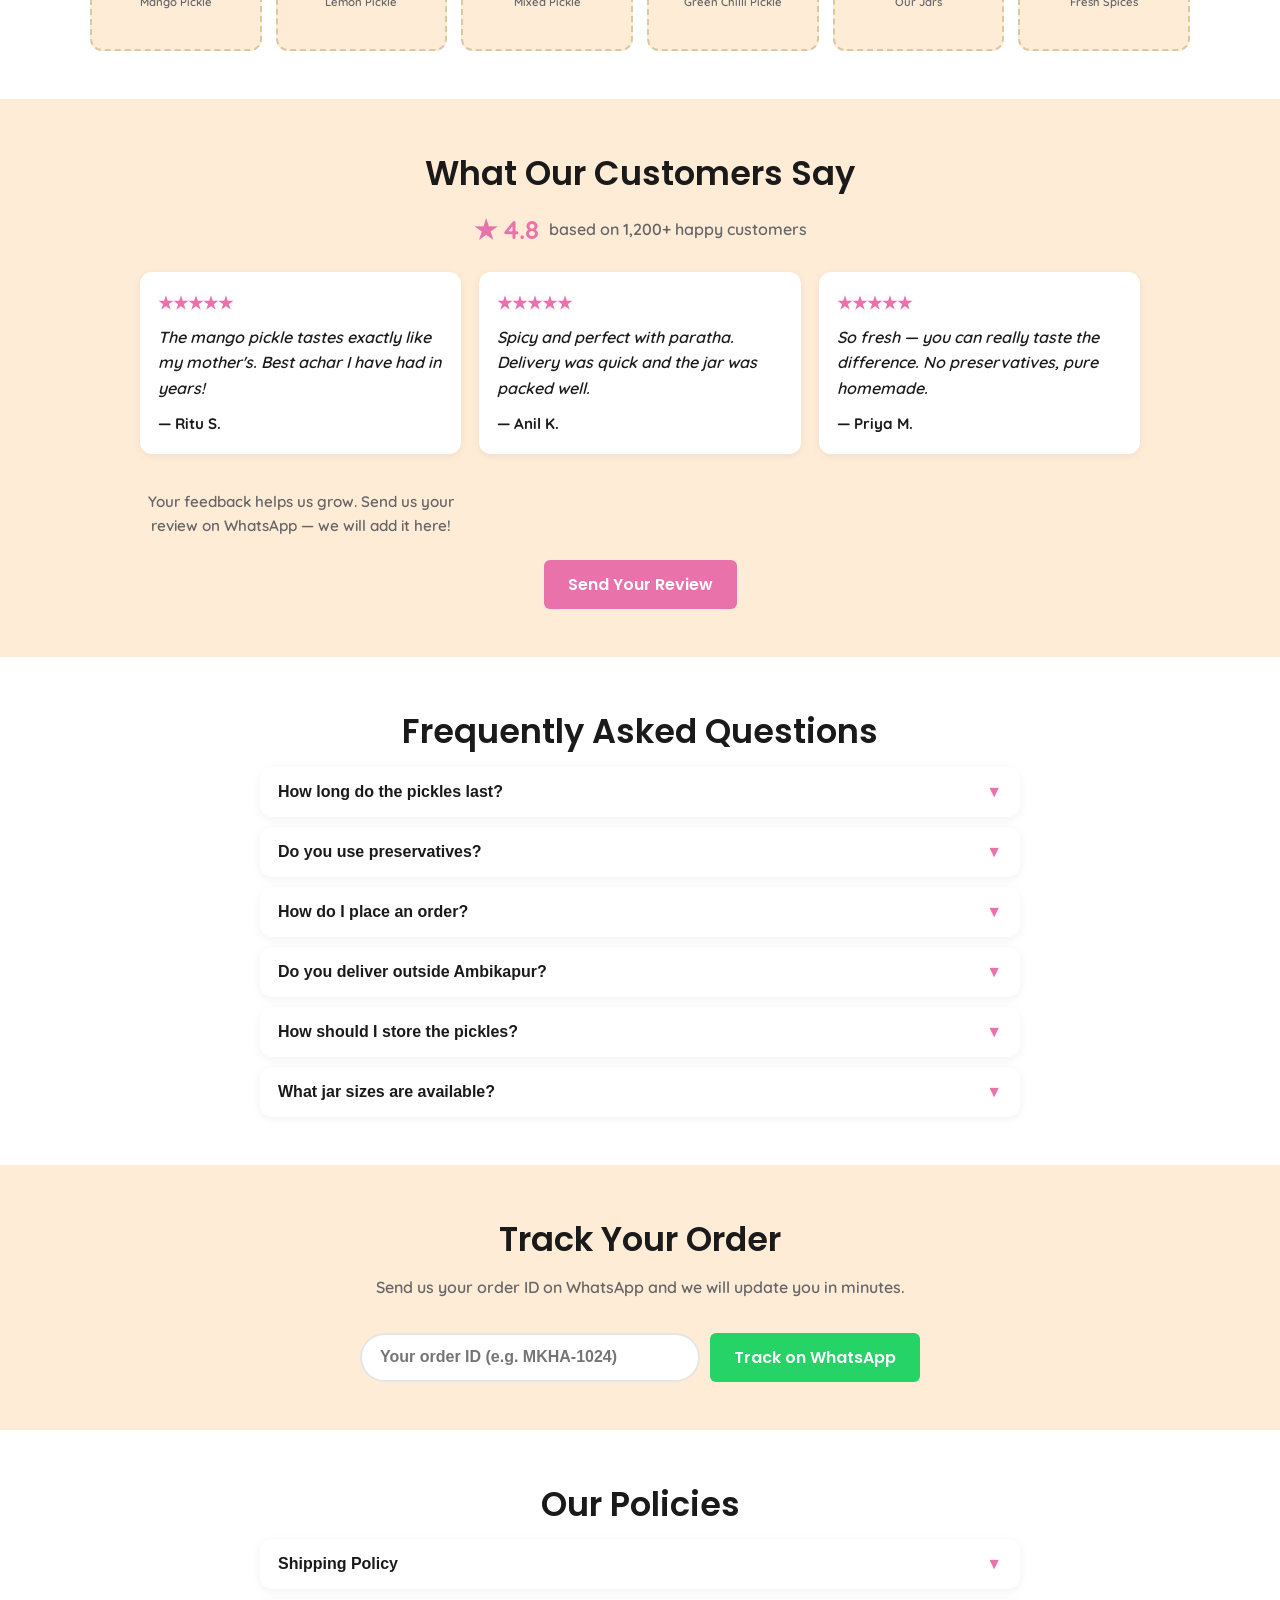
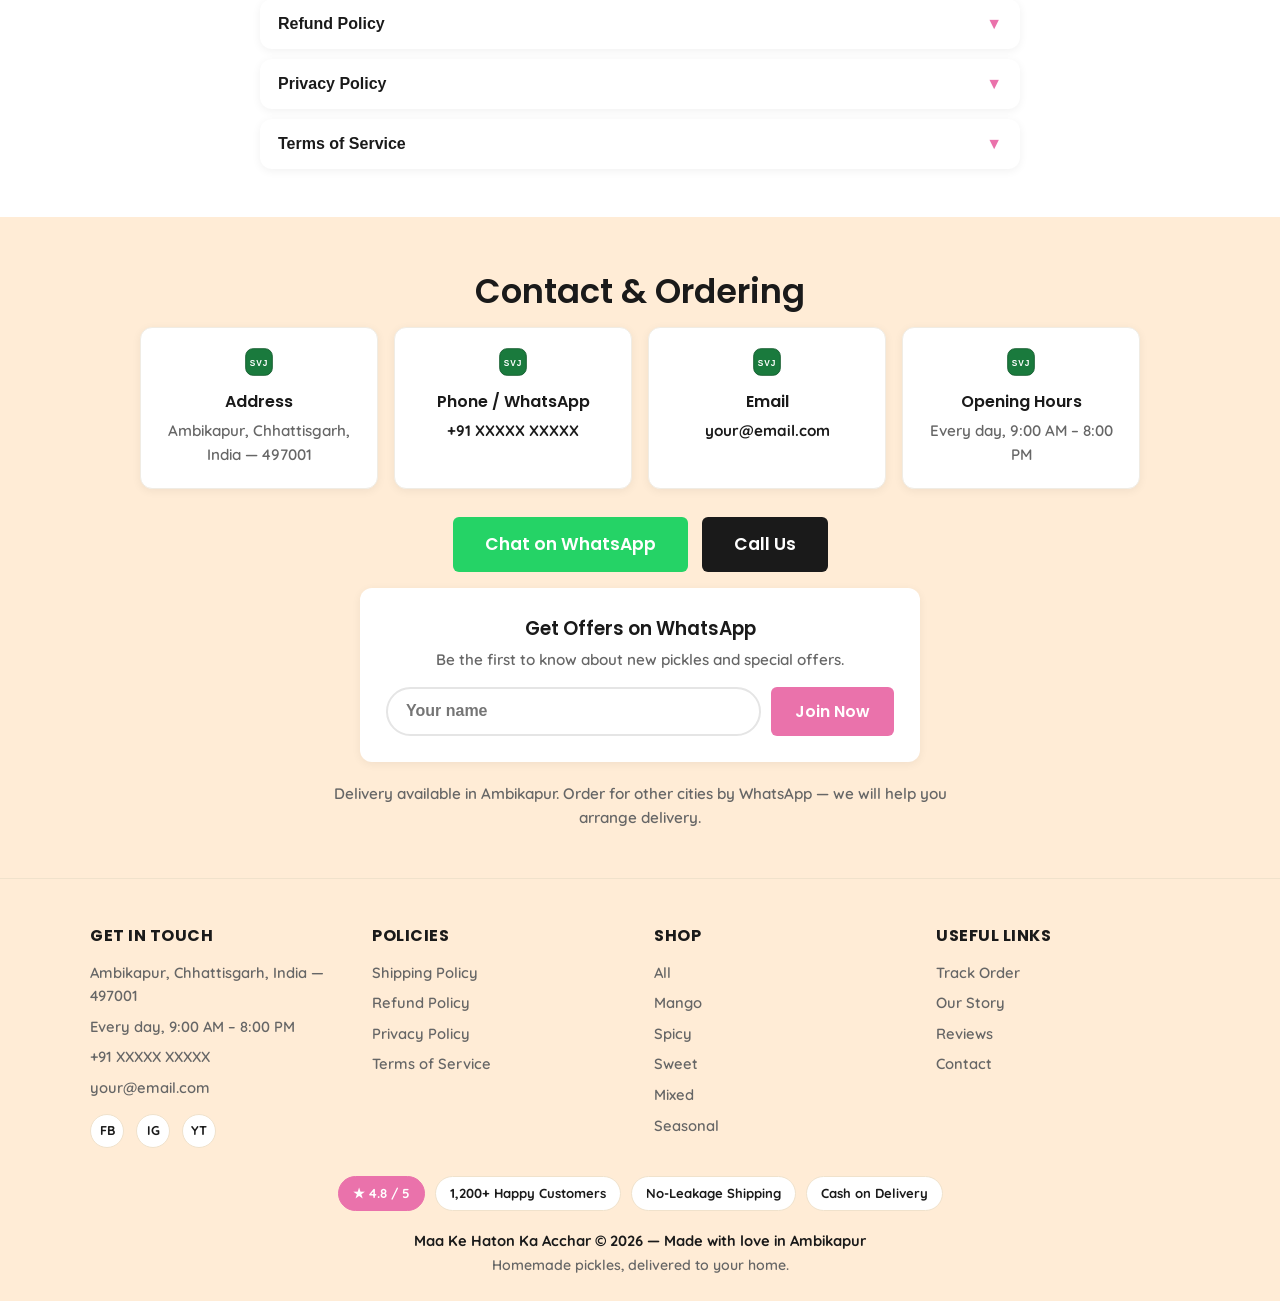
==== commit 7f1f82f9: "Add JhaJi-style full-width hero banner (SVG jars & spices art)" ====
--- a/android/app/src/main/assets/www/index.html
+++ b/android/app/src/main/assets/www/index.html
@@ -63,6 +63,10 @@
   </div>
 </header>
 
+<div class="hero-banner">
+  <img src="banner.svg" alt="Homemade pickles — Maa Ke Haton Ka Acchar" width="1200" height="400">
+</div>
+
 <section id="home" class="hero">
   <div class="hero-inner">
     <div class="hero-emoji hero-emoji-text">Ma.A</div>
--- a/android/app/src/main/assets/www/styles.css
+++ b/android/app/src/main/assets/www/styles.css
@@ -184,11 +184,24 @@
   cursor: pointer;
 }
 
+/* ---------- Hero banner (JhaJi style full-width visual) ---------- */
+.hero-banner {
+  width: 100%;
+  background: #fff6f1;
+}
+
+.hero-banner img {
+  display: block;
+  width: 100%;
+  height: clamp(230px, 26vw, 360px);
+  object-fit: cover;
+}
+
 /* ---------- Hero ---------- */
 .hero {
-  background: linear-gradient(180deg, #fff0f6 0%, var(--cream) 100%);
-  text-align: center;
-  padding: 56px 20px 48px;
+  background: var(--cream);
+  text-align: center;
+  padding: 44px 20px 40px;
 }
 
 .hero-emoji { font-size: 3rem; margin-bottom: 8px; }
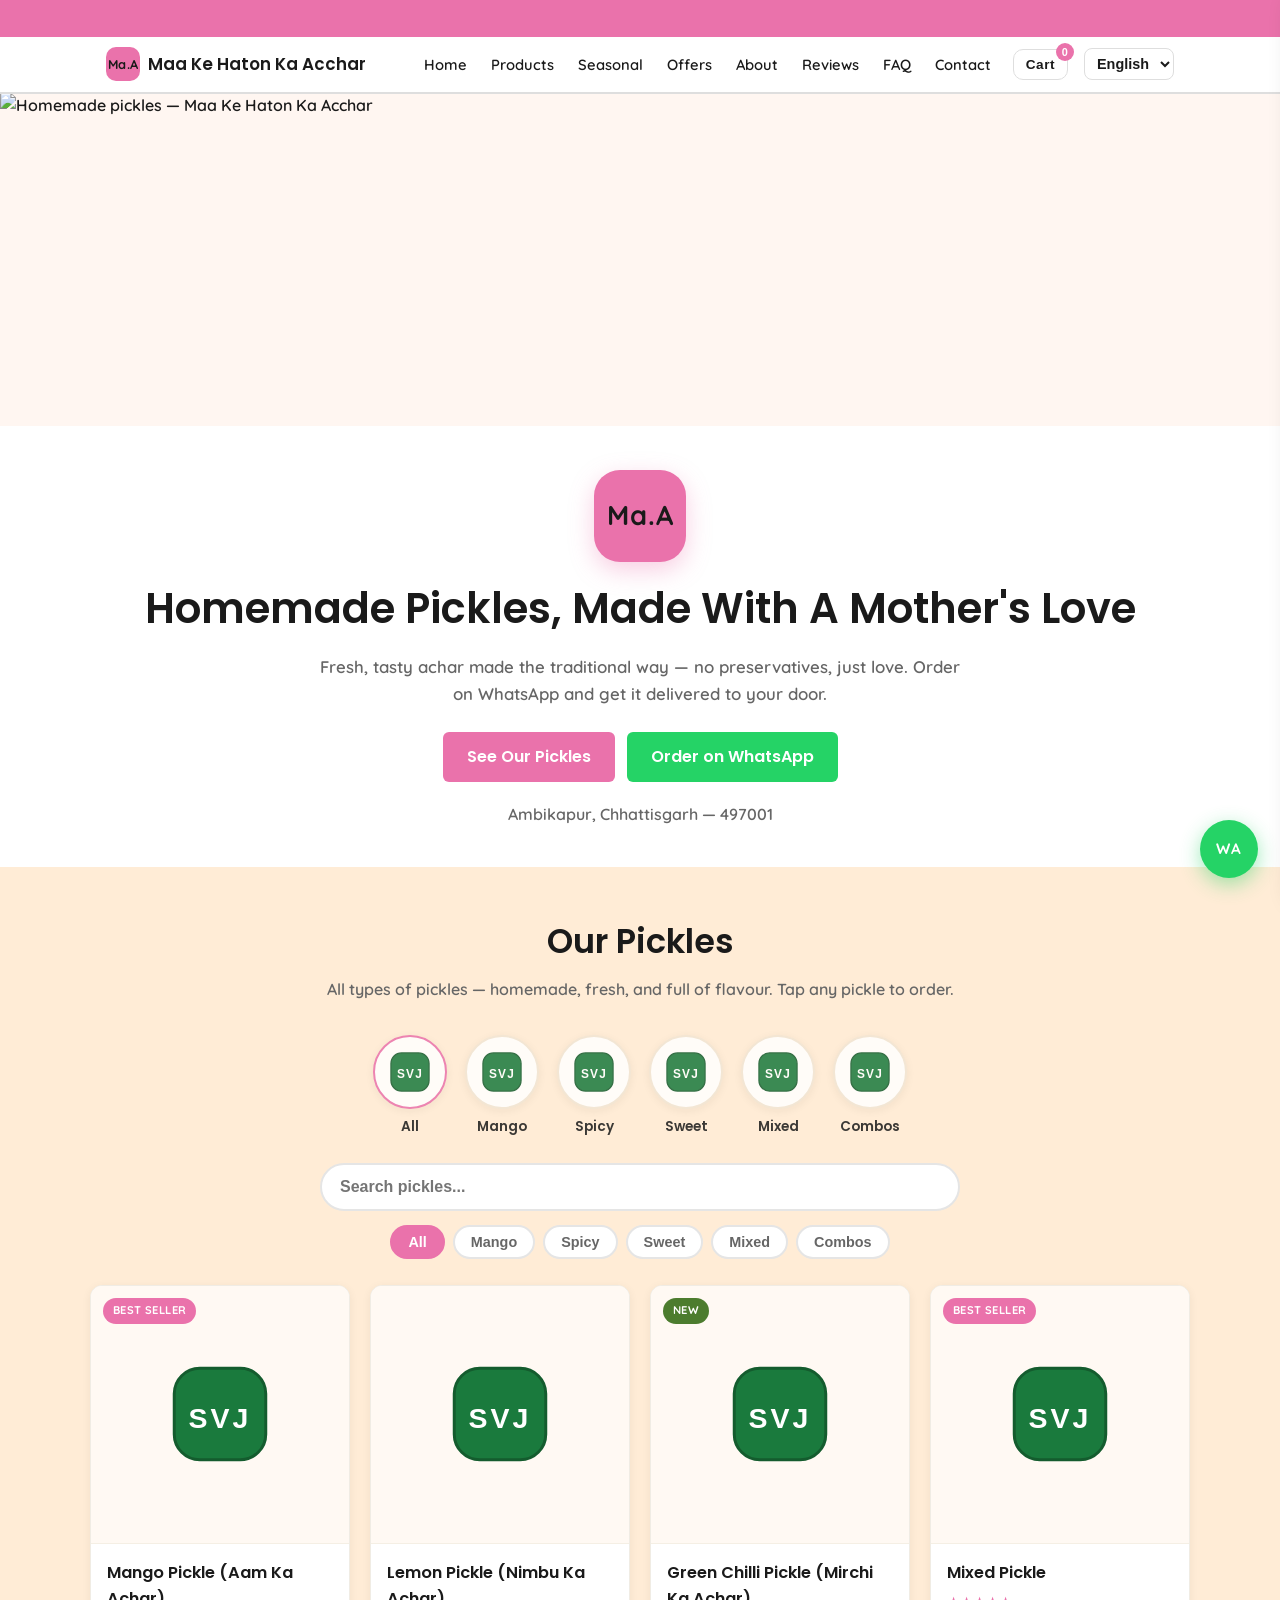
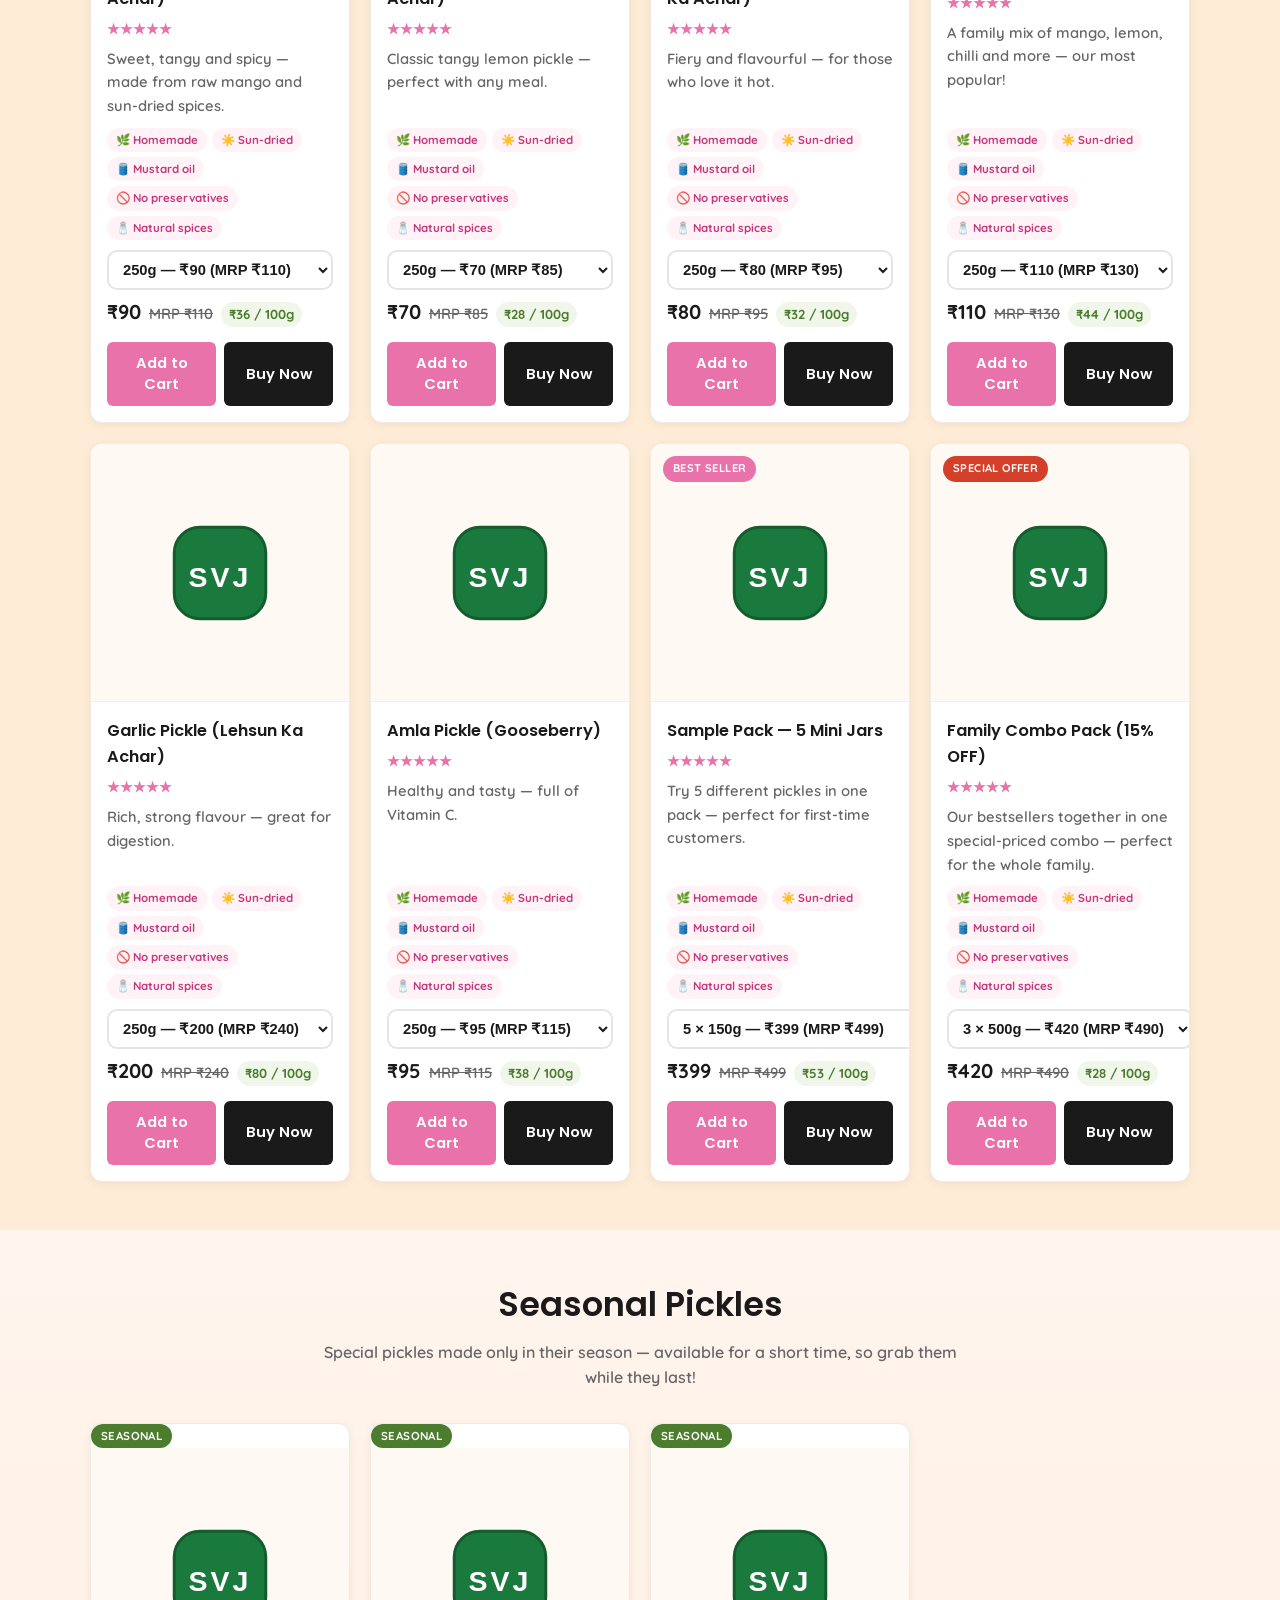
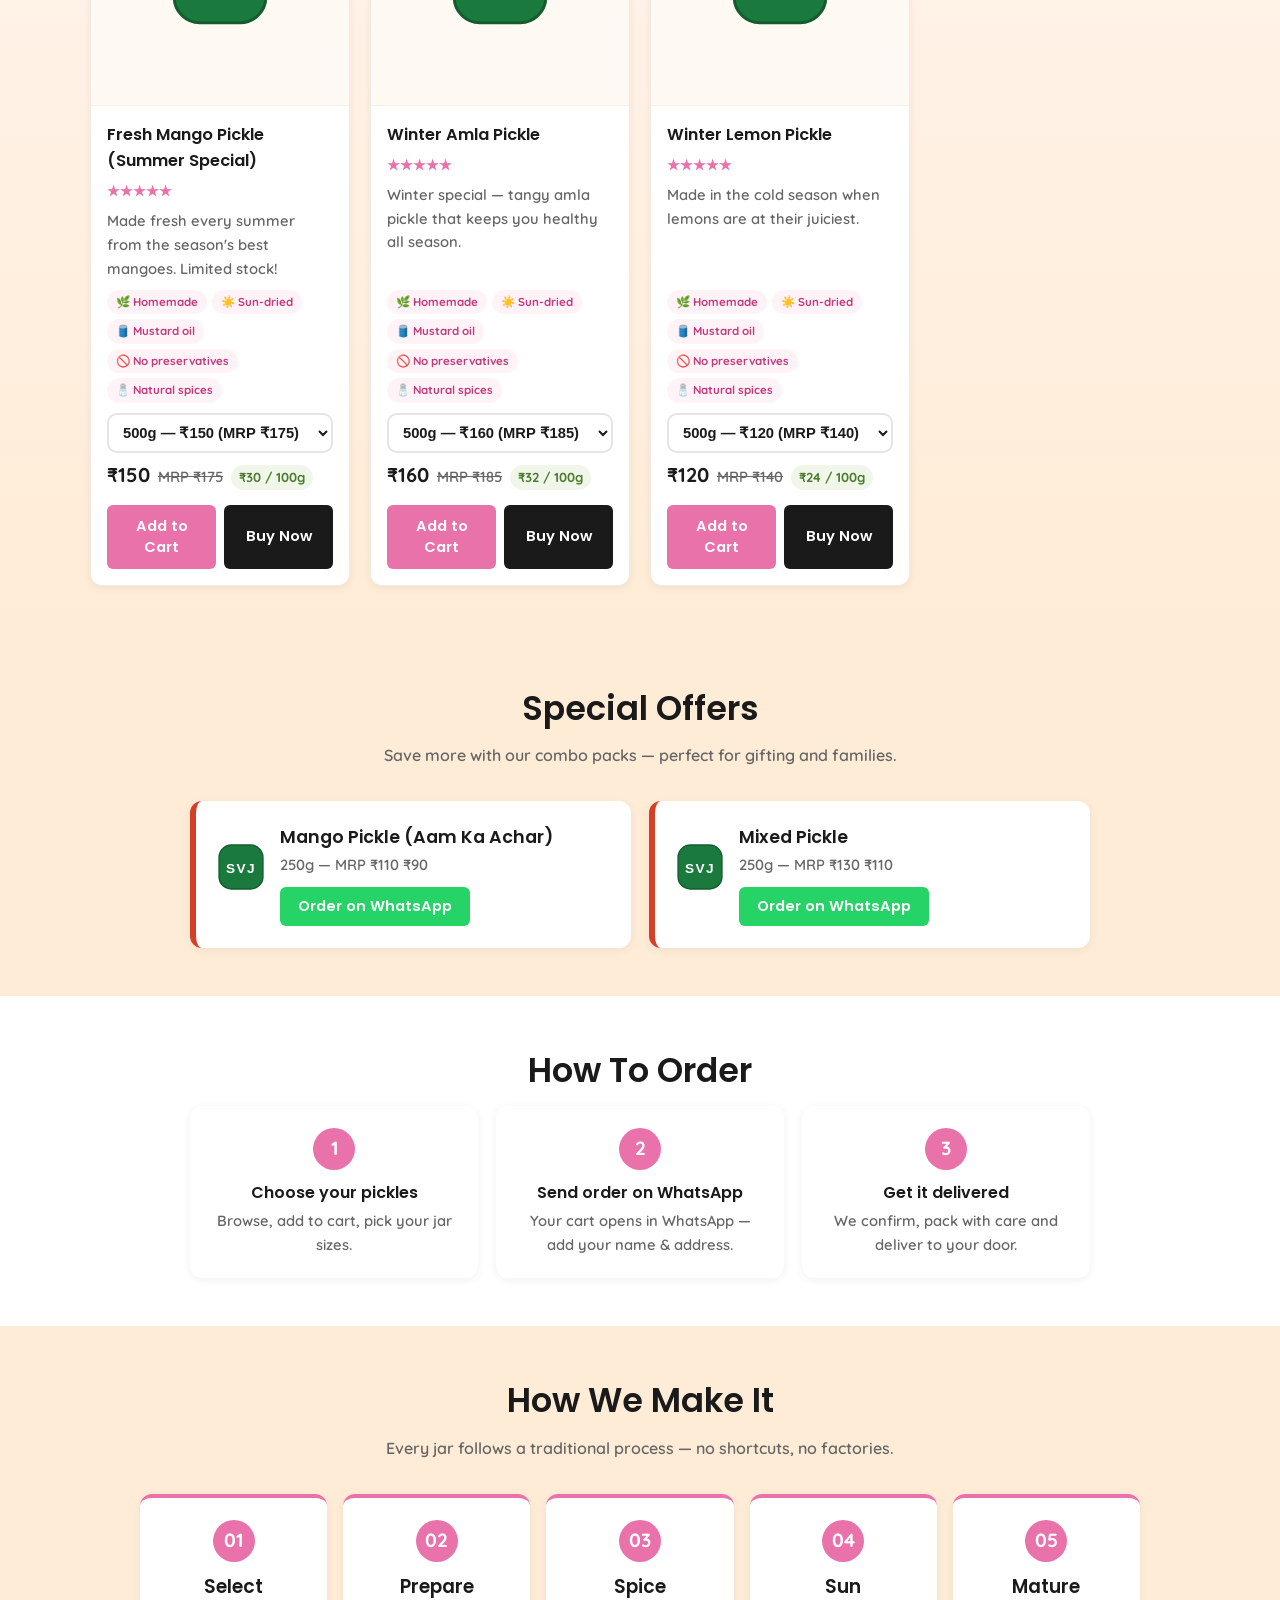
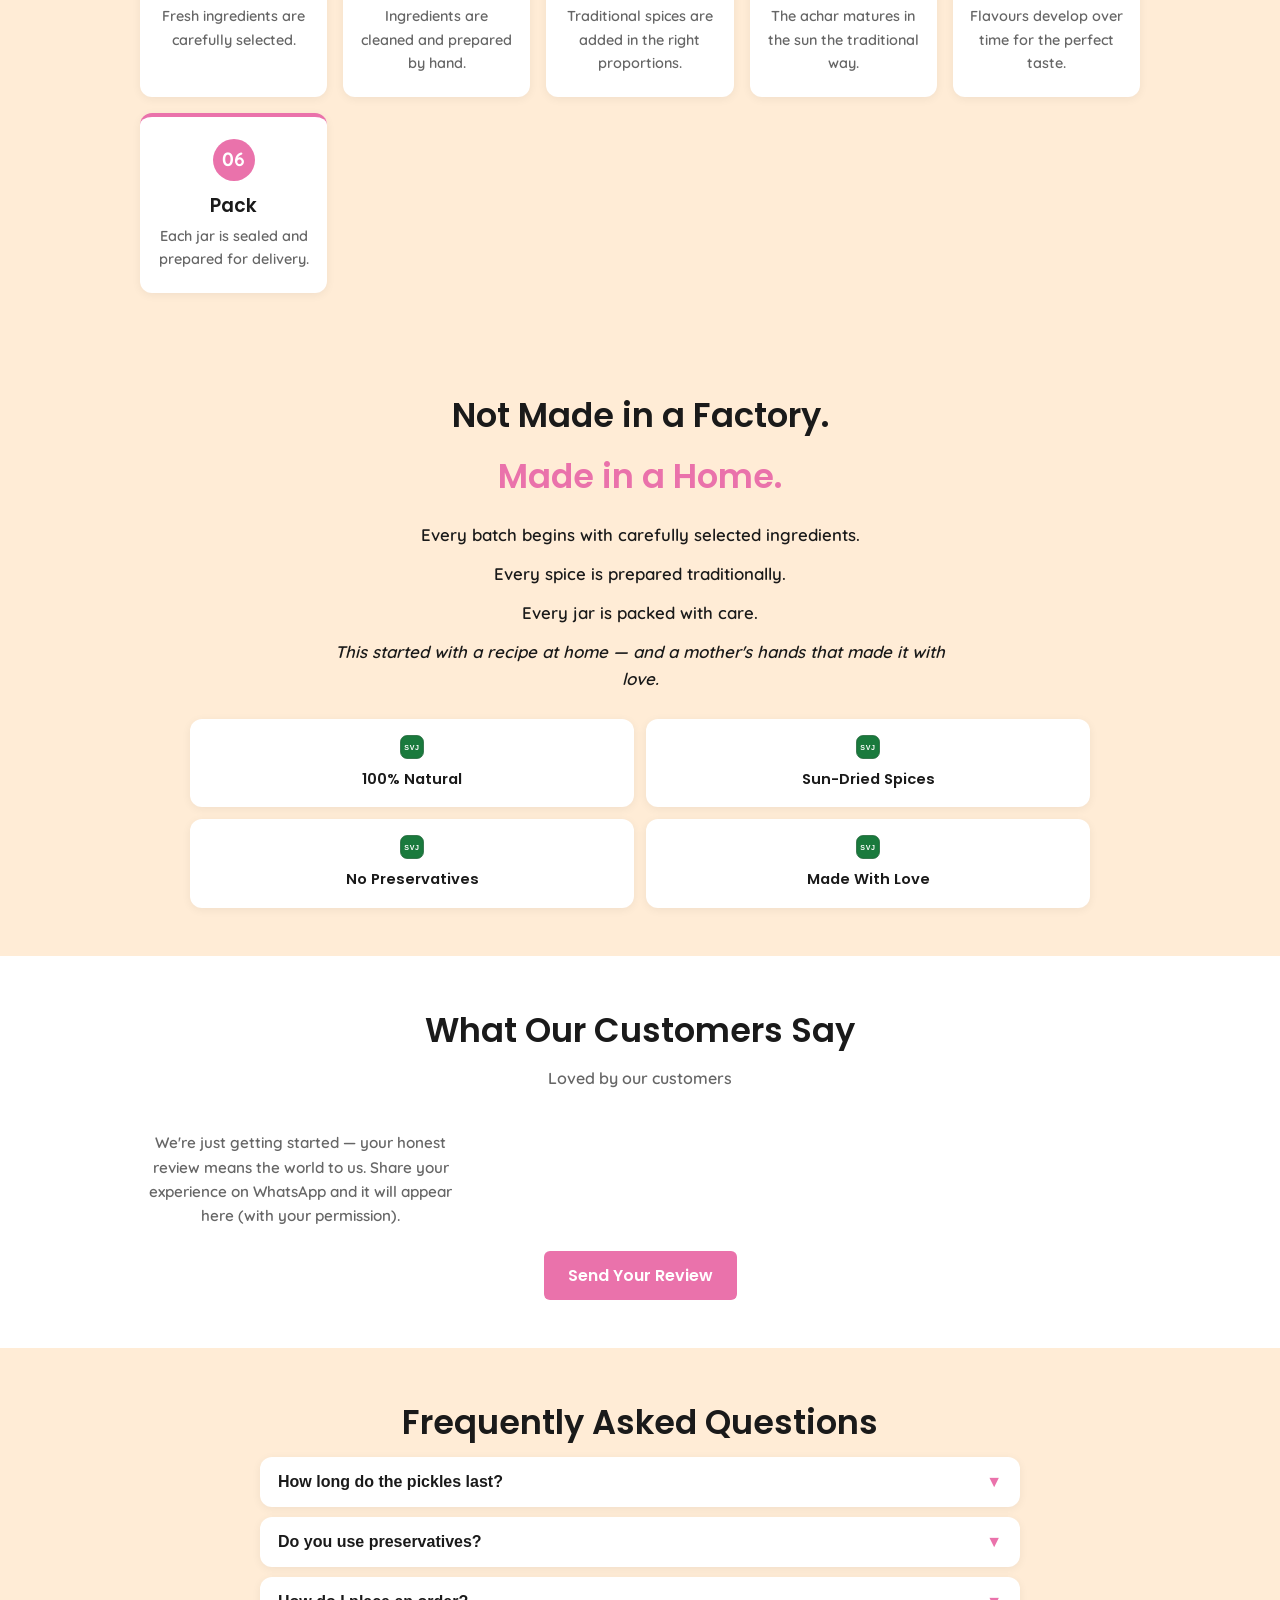
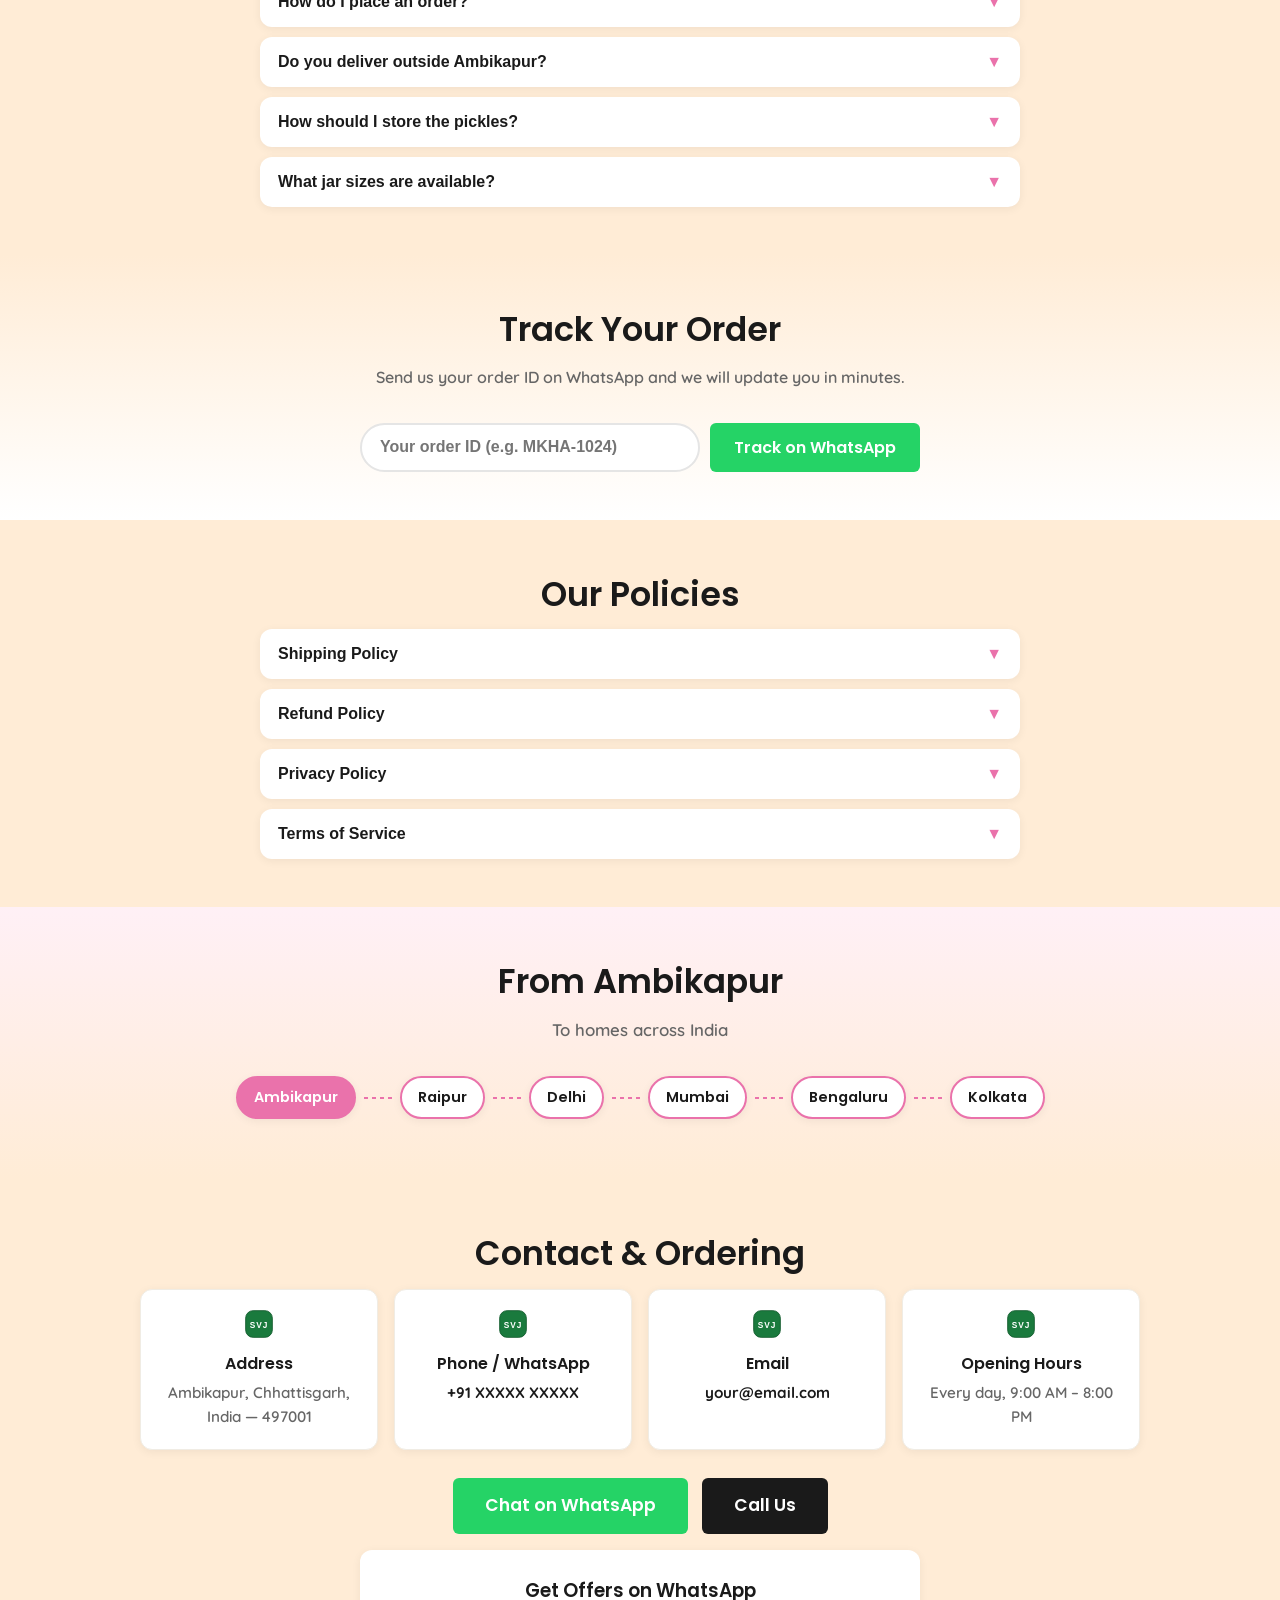
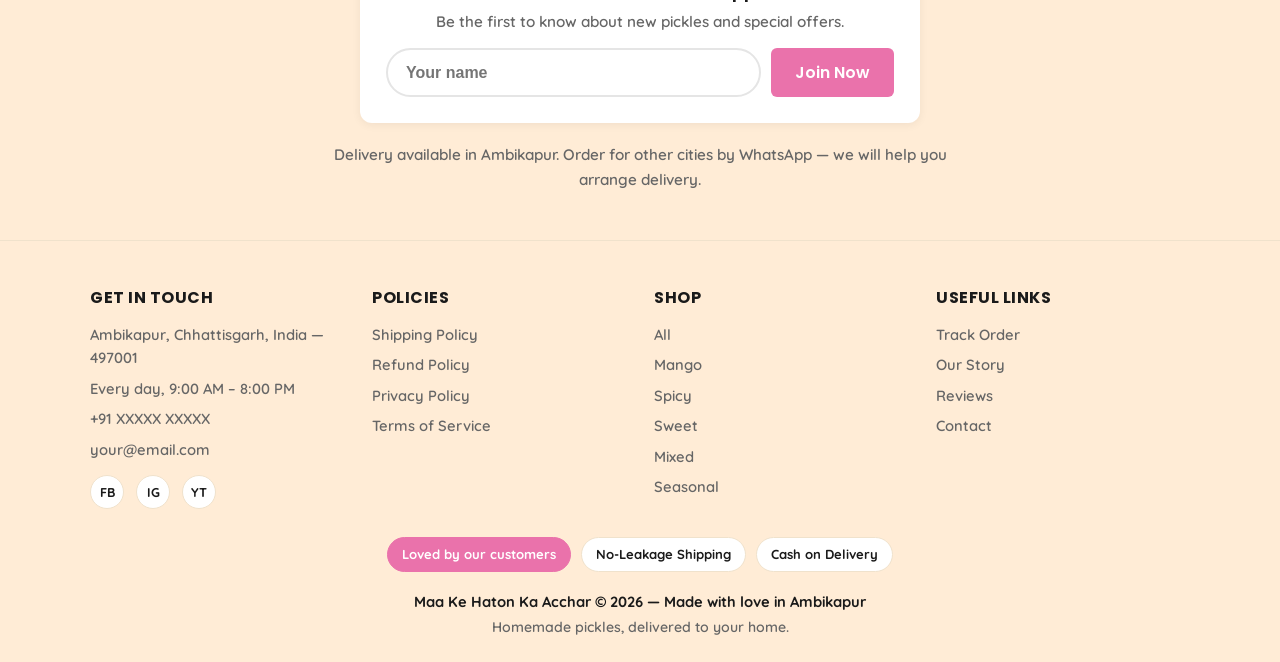
==== commit c7a901d0: "Premium redesign: premium product cards, remove fake data, How-It's-Made, Meet Maa, Ambikapur, mobil" ====
--- a/android/app/src/main/assets/www/index.html
+++ b/android/app/src/main/assets/www/index.html
@@ -129,20 +129,37 @@
     <h2 class="section-title" data-i18n="howto_title">How To Order</h2>
     <div class="howto-steps">
       <div class="howto-step"><span class="step-num">1</span><strong data-i18n="howto_1">Choose your pickles</strong><p data-i18n="howto_1d">Browse, add to cart, pick your jar sizes.</p></div>
-      <div class="howto-step"><span class="step-num">2</span><strong data-i18n="howto_2">Send order on WhatsApp</strong><p data-i18n="howto_2d">Your cart opens in WhatsApp — add your name & address.</p></div>
+      <div class="howto-step"><span class="step-num">2</span><strong data-i18n="howto_2">Send order on WhatsApp</strong><p data-i18n="howto_2d">Your cart opens in WhatsApp \u2014 add your name & address.</p></div>
       <div class="howto-step"><span class="step-num">3</span><strong data-i18n="howto_3">Get it delivered</strong><p data-i18n="howto_3d">We confirm, pack with care and deliver to your door.</p></div>
     </div>
   </div>
 </section>
 
+<section id="howwemake" class="section section-howitsmade">
+  <div class="section-inner">
+    <h2 class="section-title" data-i18n="howitsmade_title">How We Make It</h2>
+    <p class="section-sub" data-i18n="howitsmade_sub">Every jar follows a traditional process \u2014 no shortcuts, no factories.</p>
+    <div class="process-steps">
+      <div class="process-step"><span class="step-num">01</span><h3 data-i18n="howitsmade_step1">Select</h3><p data-i18n="howitsmade_step1d">Fresh ingredients are carefully selected.</p></div>
+      <div class="process-step"><span class="step-num">02</span><h3 data-i18n="howitsmade_step2">Prepare</h3><p data-i18n="howitsmade_step2d">Ingredients are cleaned and prepared by hand.</p></div>
+      <div class="process-step"><span class="step-num">03</span><h3 data-i18n="howitsmade_step3">Spice</h3><p data-i18n="howitsmade_step3d">Traditional spices are added in the right proportions.</p></div>
+      <div class="process-step"><span class="step-num">04</span><h3 data-i18n="howitsmade_step4">Sun</h3><p data-i18n="howitsmade_step4d">The achar matures in the sun the traditional way.</p></div>
+      <div class="process-step"><span class="step-num">05</span><h3 data-i18n="howitsmade_step5">Mature</h3><p data-i18n="howitsmade_step5d">Flavours develop over time for the perfect taste.</p></div>
+      <div class="process-step"><span class="step-num">06</span><h3 data-i18n="howitsmade_step6">Pack</h3><p data-i18n="howitsmade_step6d">Each jar is sealed and prepared for delivery.</p></div>
+    </div>
+  </div>
+</section>
+
 <section id="about" class="section section-about">
   <div class="section-inner">
-    <h2 class="section-title" data-i18n="about_title">Our Story</h2>
-    <div class="about-content">
-      <div class="about-text">
-        <p data-i18n="about_p1">"Maa Ke Haton Ka Acchar" means pickles made from a mother's hands. Every jar is made the old-fashioned way — sun-dried spices, fresh ingredients, and recipes passed down through generations.</p>
-        <p data-i18n="about_p2">We use only quality ingredients, pure mustard oil, and natural spices. No preservatives, no artificial colours — just honest, homemade taste.</p>
-        <p data-i18n="about_p3">From our kitchen in Ambikapur to your home, we deliver the taste of home.</p>
+    <div class="meetmaa-content">
+      <h2 class="section-title" data-i18n="meetmaa_title">Not Made in a Factory.</h2>
+      <h2 class="section-title section-title-accent" data-i18n="meetmaa_title2">Made in a Home.</h2>
+      <div class="meetmaa-text">
+        <p data-i18n="meetmaa_p1">Every batch begins with carefully selected ingredients.</p>
+        <p data-i18n="meetmaa_p2">Every spice is prepared traditionally.</p>
+        <p data-i18n="meetmaa_p3">Every jar is packed with care.</p>
+        <p data-i18n="meetmaa_p4">This started with a recipe at home \u2014 and a mother's hands that made it with love.</p>
       </div>
       <div class="about-badges">
         <div class="badge"><span class="badge-icon"><img class="mark-img" src="brand.svg" alt=""></span><strong data-i18n="badge_1">100% Natural</strong></div>
@@ -154,10 +171,10 @@
   </div>
 </section>
 
-<section id="gallery" class="section section-gallery">
+<section id="gallery" class="section section-gallery" style="display:none">
   <div class="section-inner">
     <h2 class="section-title" data-i18n="gallery_title">Gallery</h2>
-    <p class="section-sub" data-i18n="gallery_sub">A look at our pickles. (Photos coming soon!)</p>
+    <p class="section-sub" data-i18n="gallery_sub">A look at our pickles.</p>
     <div class="gallery-grid" id="galleryGrid"></div>
   </div>
 </section>
@@ -166,8 +183,7 @@
   <div class="section-inner">
     <h2 class="section-title" data-i18n="reviews_title">What Our Customers Say</h2>
     <div class="rating-summary">
-      <span class="rating-big">★ 4.8</span>
-      <span class="rating-text" data-i18n="rating_summary">based on 1,200+ happy customers</span>
+      <span class="rating-text" data-i18n="rating_summary">Loved by our customers</span>
     </div>
     <div class="review-grid" id="reviewGrid"></div>
     <div class="send-review">
@@ -214,6 +230,26 @@
         <button class="faq-question"><span data-i18n="pol_terms_title">Terms of Service</span><span class="faq-arrow">▼</span></button>
         <div class="faq-answer"><div class="faq-answer-inner" data-i18n="pol_terms_body"></div></div>
       </div>
+    </div>
+  </div>
+</section>
+
+<section id="ambikapur" class="section section-ambikapur">
+  <div class="section-inner">
+    <h2 class="section-title" data-i18n="ambikapur_title">From Ambikapur</h2>
+    <p class="section-sub ambikapur-sub" data-i18n="ambikapur_sub">To homes across India</p>
+    <div class="ambikapur-map">
+      <span class="map-dot map-start">Ambikapur</span>
+      <span class="map-line"></span>
+      <span class="map-dot">Raipur</span>
+      <span class="map-line"></span>
+      <span class="map-dot">Delhi</span>
+      <span class="map-line"></span>
+      <span class="map-dot">Mumbai</span>
+      <span class="map-line"></span>
+      <span class="map-dot">Bengaluru</span>
+      <span class="map-line"></span>
+      <span class="map-dot">Kolkata</span>
     </div>
   </div>
 </section>
@@ -307,8 +343,7 @@
       </div>
     </div>
     <div class="footer-trust">
-      <span>★ 4.8 / 5</span>
-      <span data-i18n="footer_trust_reviews">1,200+ Happy Customers</span>
+      <span data-i18n="footer_trust_reviews">Loved by our customers</span>
       <span data-i18n="trust_1">No-Leakage Shipping</span>
       <span data-i18n="trust_4">Cash on Delivery</span>
     </div>
@@ -336,6 +371,14 @@
 
 <a class="float-wa" id="floatWa" href="#" target="_blank" rel="noopener" aria-label="WhatsApp">WA</a>
 <button class="back-top" id="backTop" aria-label="Back to top">↑</button>
+
+<nav class="mobile-bottom-bar" id="mobileBottomBar" aria-label="Mobile">
+  <a href="#home" data-i18n="mobile_home">Home</a>
+  <a href="#products" data-i18n="mobile_shop">Shop</a>
+  <a href="#products" class="mbb-search" data-i18n="mobile_search">Search</a>
+  <a href="#" id="mbbCart" data-i18n="mobile_cart">Cart</a>
+  <a href="#" id="mbbCall" data-i18n="mobile_call">Call</a>
+</nav>
 
 <script src="languages.js"></script>
 <script src="products.js"></script>
--- a/android/app/src/main/assets/www/styles.css
+++ b/android/app/src/main/assets/www/styles.css
@@ -402,7 +402,7 @@
 /* ---------- Products ---------- */
 .product-grid {
   display: grid;
-  grid-template-columns: repeat(auto-fill, minmax(250px, 1fr));
+  grid-template-columns: repeat(auto-fill, minmax(260px, 1fr));
   gap: 20px;
 }
 
@@ -449,14 +449,7 @@
   border-bottom: 1px solid #f5efe4;
 }
 
-.product-emoji .mark-img { height: 96px; }
-
-.product-emoji-text {
-  font-size: 2rem;
-  font-weight: 800;
-  letter-spacing: 3px;
-  color: var(--primary);
-}
+.product-emoji .mark-img { height: 120px; }
 
 .product-body { padding: 16px; display: flex; flex-direction: column; gap: 6px; flex: 1; }
 
@@ -467,6 +460,22 @@
 .product-rating .reviews-count { color: var(--muted); font-weight: 600; }
 
 .product-desc { font-size: 0.92rem; color: var(--muted); flex: 1; }
+
+.product-features {
+  display: flex;
+  flex-wrap: wrap;
+  gap: 5px;
+  margin: 4px 0;
+}
+
+.product-feature {
+  background: #fff3f8;
+  color: var(--primary-dark);
+  border-radius: 999px;
+  padding: 3px 9px;
+  font-size: 0.72rem;
+  font-weight: 700;
+}
 
 .product-variant-row {
   display: flex;
@@ -478,7 +487,7 @@
   flex: 1;
   border: 2px solid #e5e5e5;
   border-radius: 10px;
-  padding: 8px 10px;
+  padding: 9px 10px;
   font-size: 0.92rem;
   font-weight: 600;
   color: var(--text);
@@ -488,26 +497,41 @@
 
 .product-size-select:focus { outline: none; border-color: var(--primary); }
 
-.product-meta {
-  display: flex;
-  justify-content: space-between;
-  align-items: center;
+.product-pricing {
+  display: flex;
+  align-items: baseline;
+  gap: 8px;
+  flex-wrap: wrap;
   font-weight: 700;
   color: var(--dark);
 }
 
-.product-price { font-size: 1.1rem; }
+.product-sale { font-size: 1.25rem; font-weight: 800; color: var(--dark); }
 
 .product-mrp {
   color: var(--muted);
   text-decoration: line-through;
   font-weight: 600;
-  font-size: 0.85rem;
-  margin-right: 6px;
-}
-
-.product-order {
-  margin-top: 10px;
+  font-size: 0.92rem;
+}
+
+.product-pp100 {
+  color: var(--green);
+  font-size: 0.82rem;
+  font-weight: 700;
+  background: #f0f7ea;
+  padding: 2px 8px;
+  border-radius: 999px;
+}
+
+.product-actions {
+  display: flex;
+  gap: 8px;
+  margin-top: 8px;
+}
+
+.btn-add-cart {
+  flex: 1;
   background: var(--primary);
   color: var(--white);
   border: none;
@@ -515,15 +539,30 @@
   padding: 11px;
   font-family: "Poppins", sans-serif;
   font-weight: 600;
-  font-size: 0.98rem;
+  font-size: 0.92rem;
   cursor: pointer;
   transition: background 0.15s;
-  width: 100%;
-}
-
-.product-order:hover { background: var(--primary-dark); }
-
-.product-order.soldout { background: #b9b2a5; cursor: not-allowed; }
+}
+
+.btn-add-cart:hover { background: var(--primary-dark); }
+
+.btn-add-cart.soldout { background: #b9b2a5; cursor: not-allowed; }
+
+.btn-buy-now {
+  flex: 1;
+  background: var(--dark);
+  color: var(--white);
+  border: none;
+  border-radius: 6px;
+  padding: 11px;
+  font-family: "Poppins", sans-serif;
+  font-weight: 600;
+  font-size: 0.92rem;
+  cursor: pointer;
+  transition: background 0.15s;
+}
+
+.btn-buy-now:hover { background: #000; }
 
 .section-seasonal {
   background: linear-gradient(180deg, #fff5ef 0%, var(--cream-2) 100%);
@@ -884,6 +923,120 @@
   max-width: 620px;
   margin: 0 auto;
 }
+
+/* ---------- How it's made (process) ---------- */
+.section-howitsmade { background: var(--cream-2); }
+
+.process-steps {
+  display: grid;
+  grid-template-columns: repeat(auto-fit, minmax(160px, 1fr));
+  gap: 16px;
+  max-width: 1000px;
+  margin: 0 auto;
+}
+
+.process-step {
+  background: var(--white);
+  border-radius: var(--radius);
+  box-shadow: var(--shadow);
+  padding: 22px 16px;
+  text-align: center;
+  border-top: 4px solid var(--primary);
+}
+
+.process-step .step-num { margin-bottom: 10px; }
+
+.process-step h3 { color: var(--dark); margin-bottom: 4px; }
+
+.process-step p { color: var(--muted); font-size: 0.9rem; }
+
+/* ---------- Meet Maa ---------- */
+.section-about { background: var(--cream-2); }
+
+.meetmaa-content { max-width: 900px; margin: 0 auto; text-align: center; }
+
+.section-title-accent { color: var(--primary); margin-bottom: 18px; }
+
+.meetmaa-text { max-width: 640px; margin: 0 auto 26px; }
+
+.meetmaa-text p { margin-bottom: 12px; color: var(--text); font-size: 1.05rem; }
+
+.meetmaa-text p:last-child { font-style: italic; }
+
+/* ---------- From Ambikapur ---------- */
+.section-ambikapur {
+  background: linear-gradient(180deg, #fff0f6 0%, var(--cream-2) 100%);
+}
+
+.ambikapur-sub { font-size: 1.05rem; }
+
+.ambikapur-map {
+  display: flex;
+  align-items: center;
+  justify-content: center;
+  gap: 8px;
+  flex-wrap: wrap;
+  max-width: 980px;
+  margin: 0 auto 12px;
+}
+
+.map-dot {
+  background: var(--white);
+  border: 2px solid var(--primary);
+  color: var(--dark);
+  border-radius: 999px;
+  padding: 8px 16px;
+  font-family: "Poppins", sans-serif;
+  font-weight: 600;
+  font-size: 0.9rem;
+  box-shadow: var(--shadow);
+}
+
+.map-dot.map-start { background: var(--primary); color: var(--white); }
+
+.map-line {
+  width: 28px;
+  height: 2px;
+  background: repeating-linear-gradient(90deg, var(--primary) 0 4px, transparent 4px 8px);
+}
+
+/* ---------- Mobile bottom bar ---------- */
+.mobile-bottom-bar {
+  position: fixed;
+  left: 0;
+  right: 0;
+  bottom: 0;
+  z-index: 140;
+  background: var(--white);
+  border-top: 1px solid #e5e5e5;
+  display: none;
+  grid-template-columns: repeat(5, 1fr);
+  padding-bottom: env(safe-area-inset-bottom);
+  box-shadow: 0 -4px 16px rgba(0,0,0,0.07);
+}
+
+.mobile-bottom-bar a {
+  display: flex;
+  flex-direction: column;
+  align-items: center;
+  gap: 2px;
+  padding: 10px 4px;
+  color: var(--muted);
+  text-decoration: none;
+  font-size: 0.72rem;
+  font-weight: 700;
+}
+
+.mobile-bottom-bar a::before {
+  content: "";
+  width: 20px;
+  height: 20px;
+  border-radius: 50%;
+  background: #f0e7f5;
+  display: block;
+}
+
+.mobile-bottom-bar a.mbb-search::before { background: var(--cream-2); }
 
 /* ---------- Footer ---------- */
 .site-footer {
@@ -1227,8 +1380,20 @@
   .about-content { grid-template-columns: 1fr; }
 }
 
+@media (max-width: 768px) {
+  .mobile-bottom-bar { display: grid; }
+
+  .float-wa { bottom: 84px; }
+  .back-top { bottom: 150px; }
+
+  .section { padding-bottom: 90px; }
+}
+
 @media (max-width: 480px) {
   .brand-name { font-size: 0.9rem; }
   .hero { padding: 40px 16px 36px; }
   .lang-select { max-width: 90px; }
-}
+
+  .product-actions { flex-direction: column; }
+  .btn-add-cart, .btn-buy-now { width: 100%; }
+}
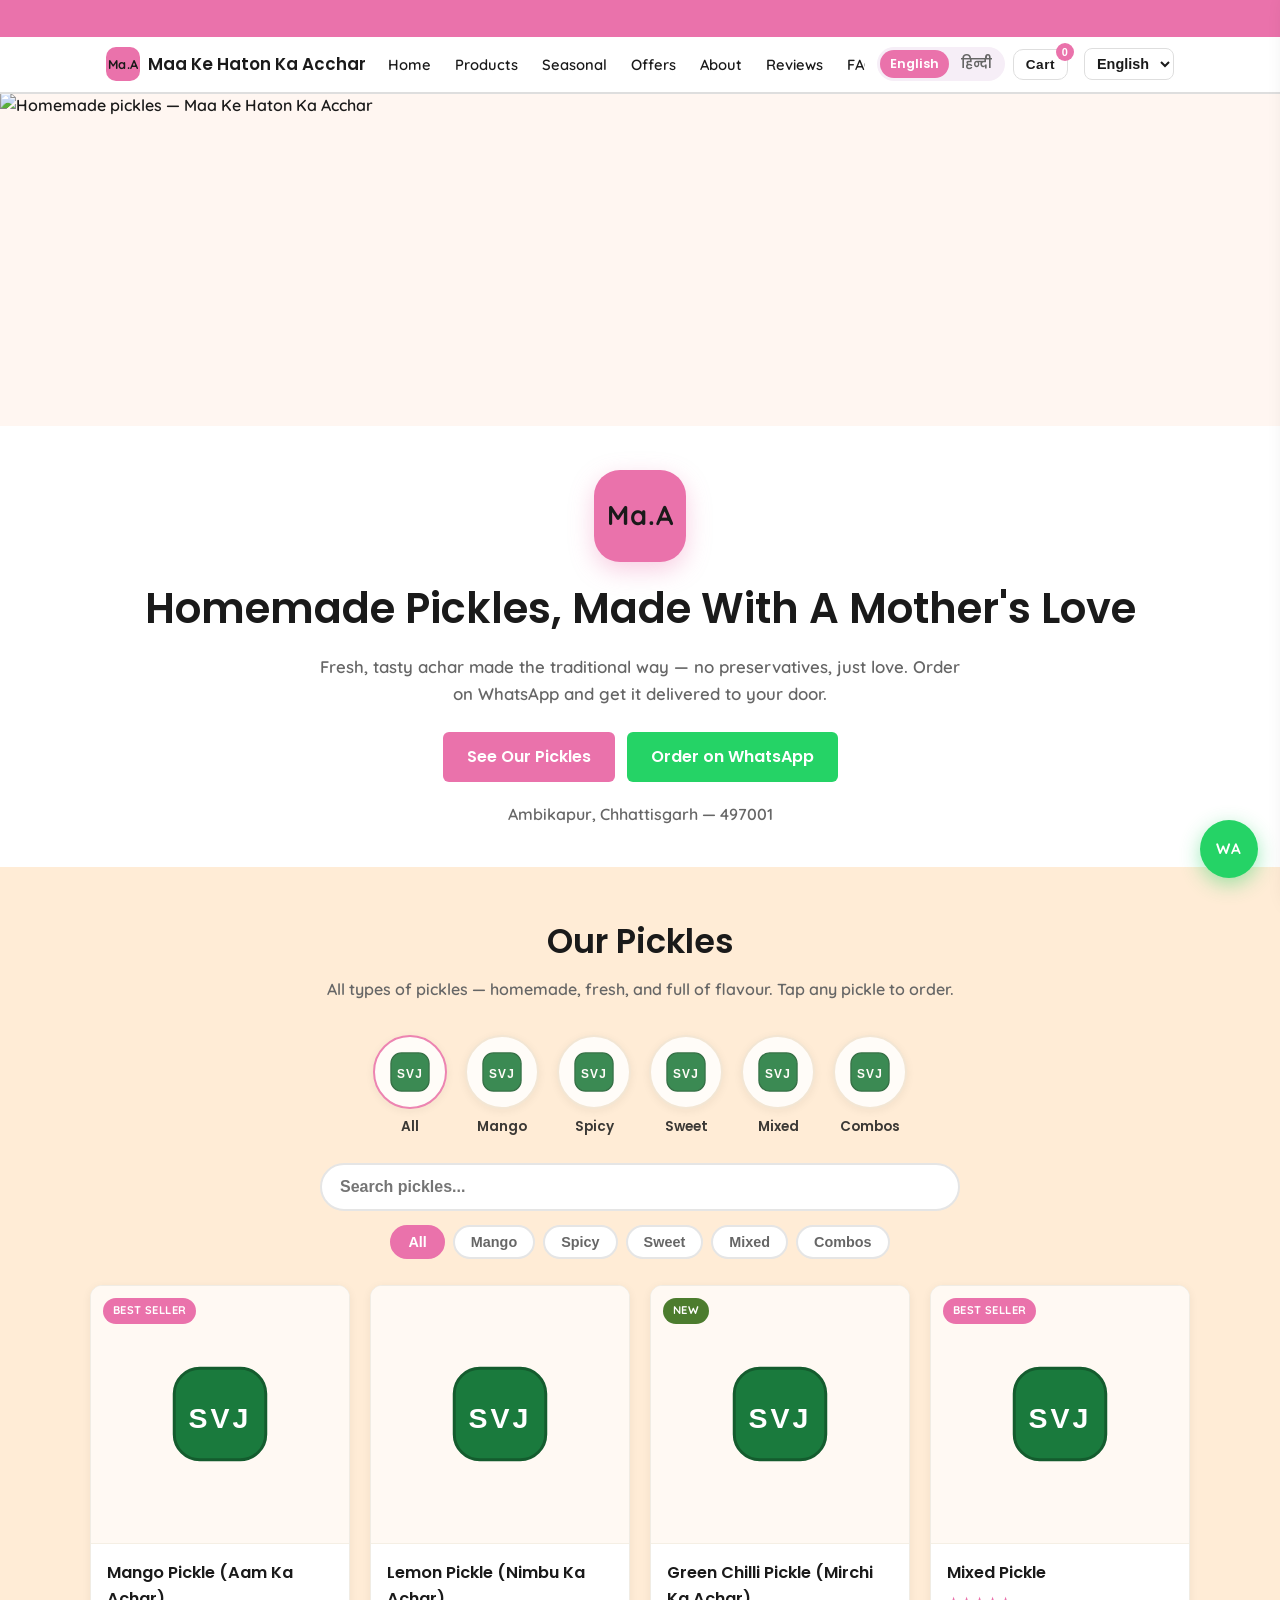
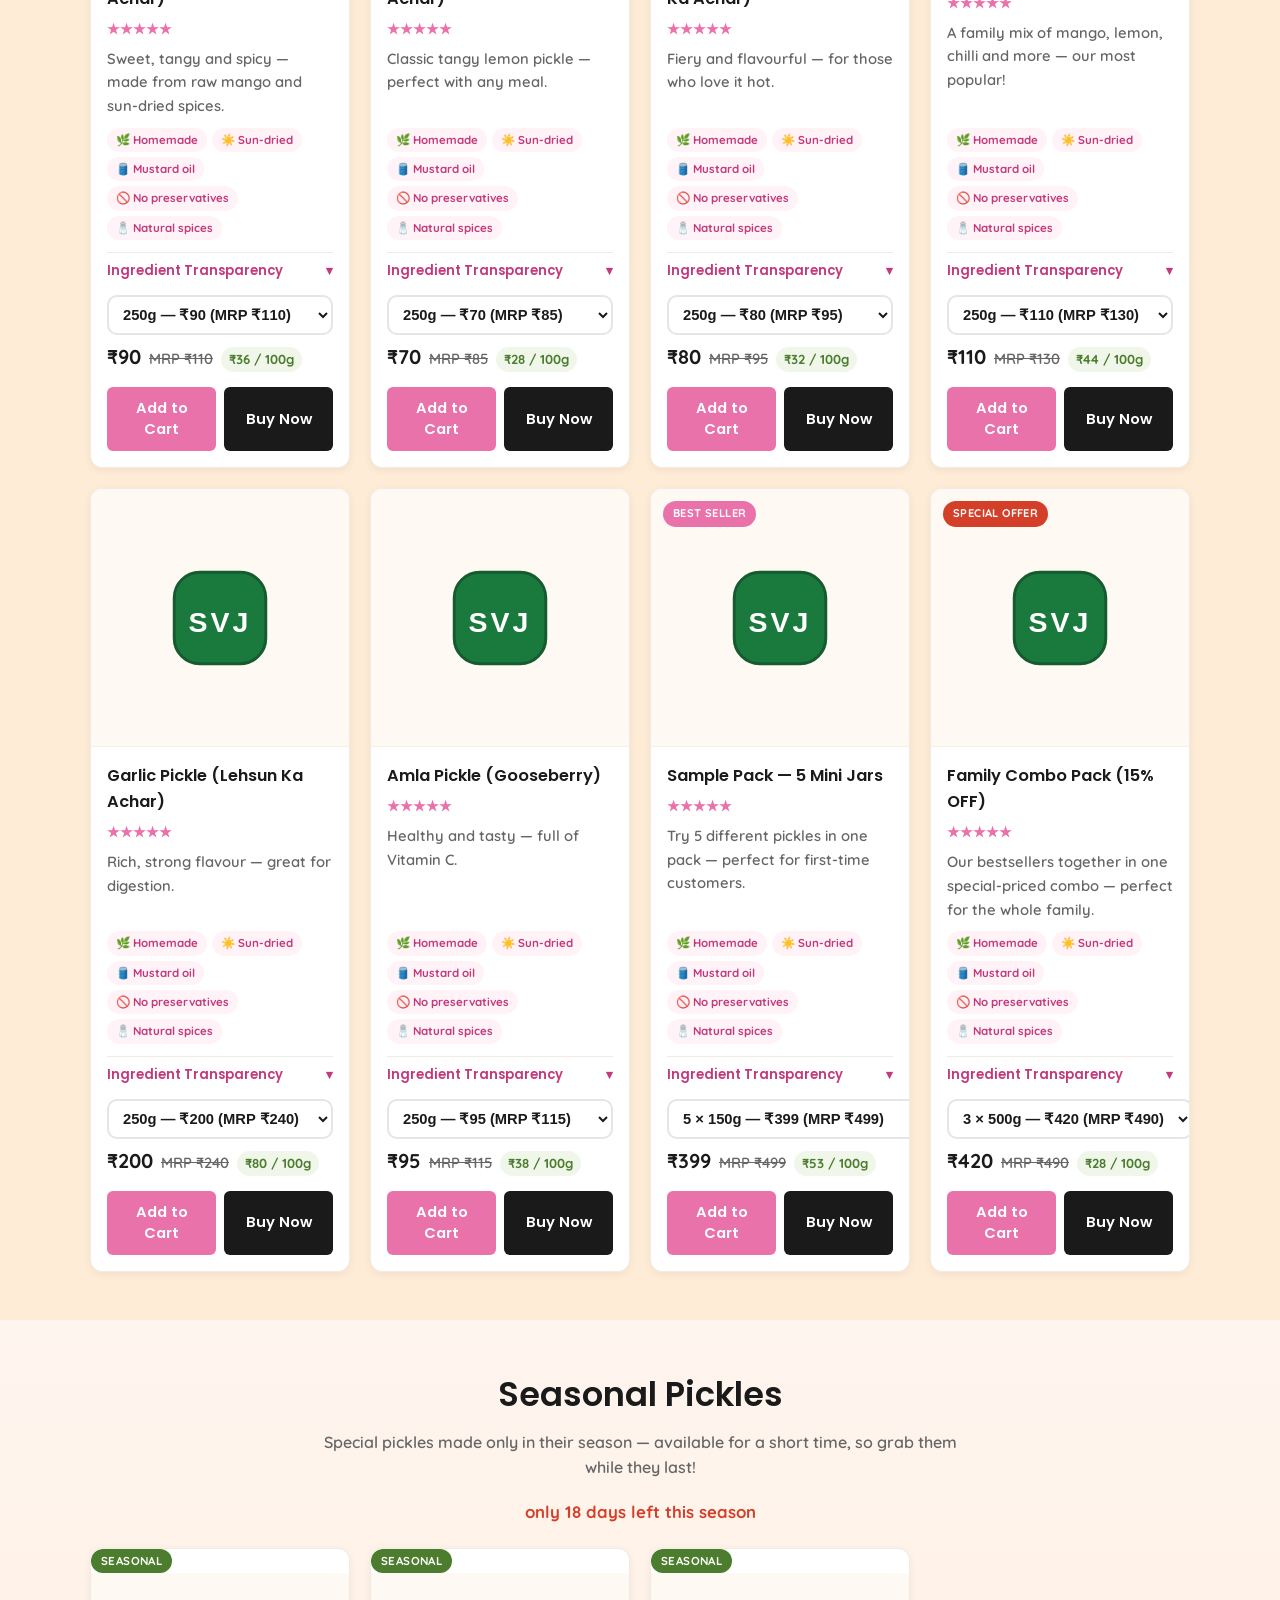
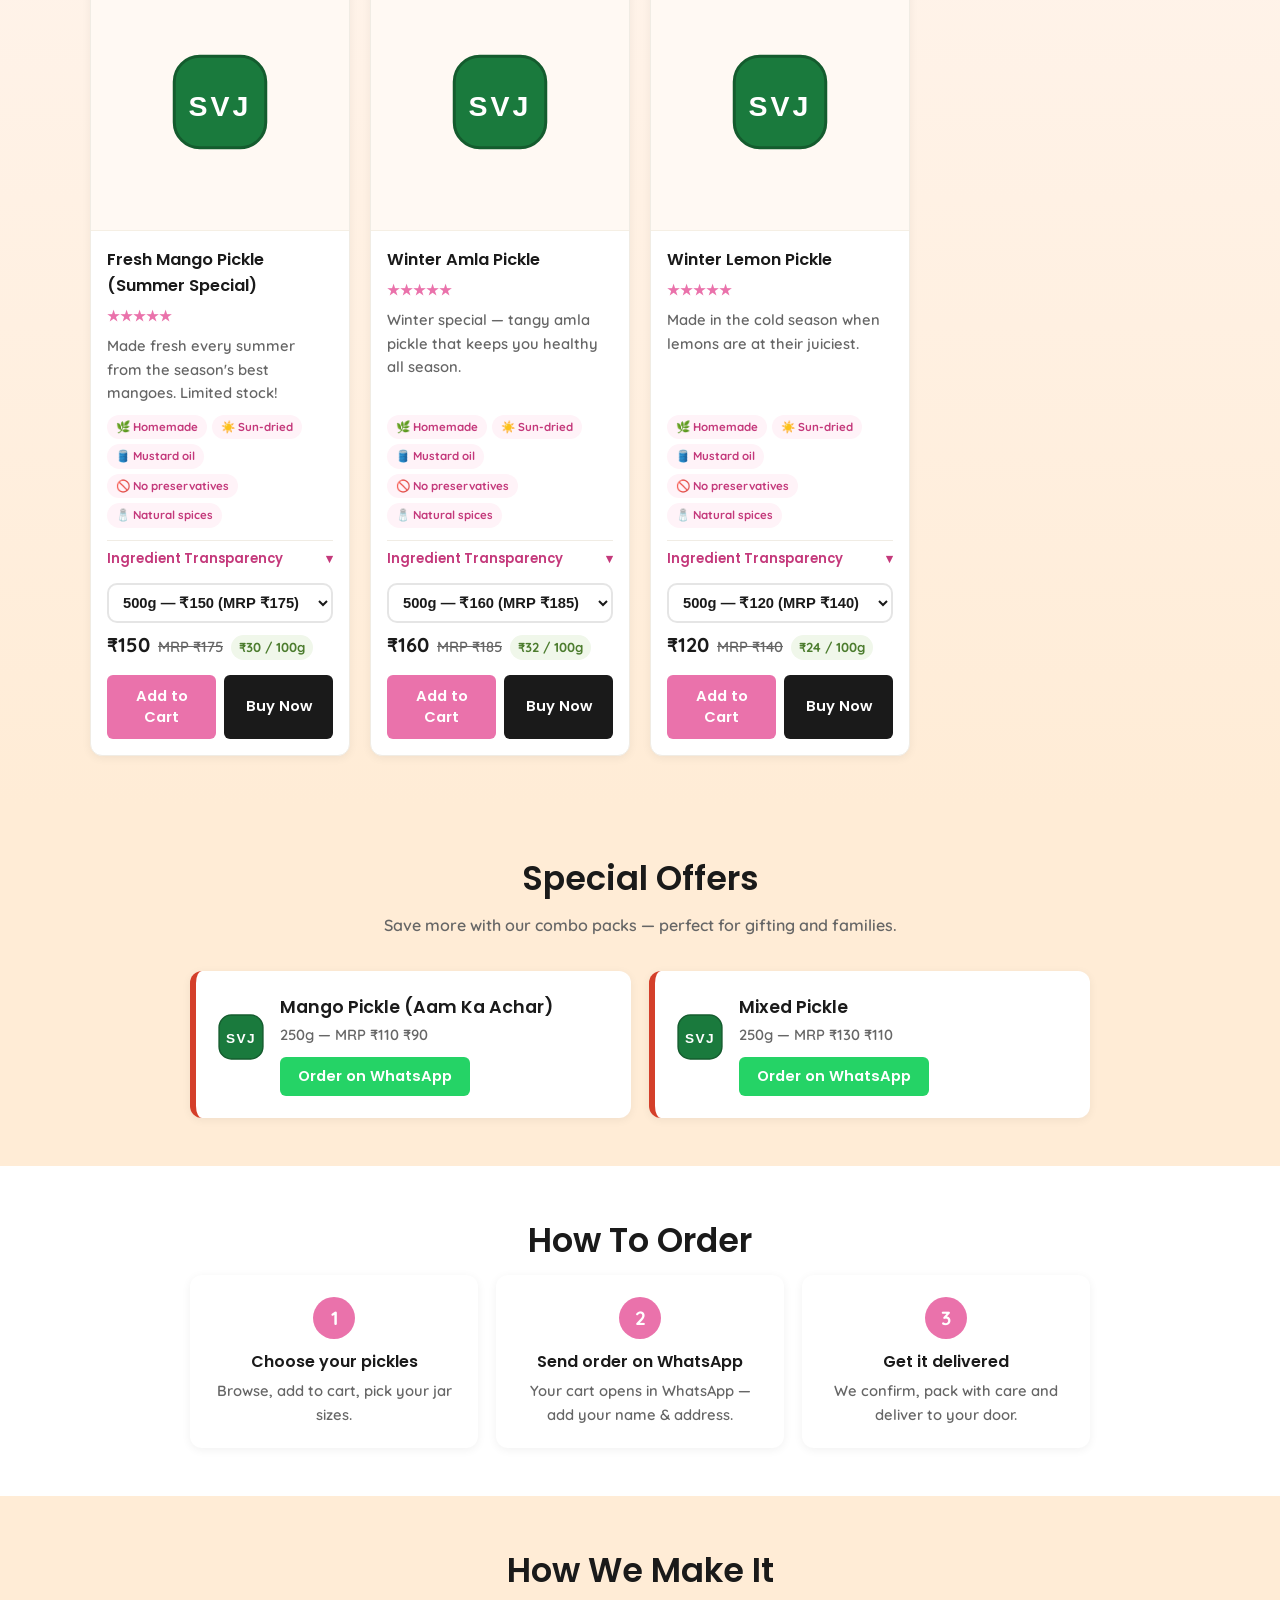
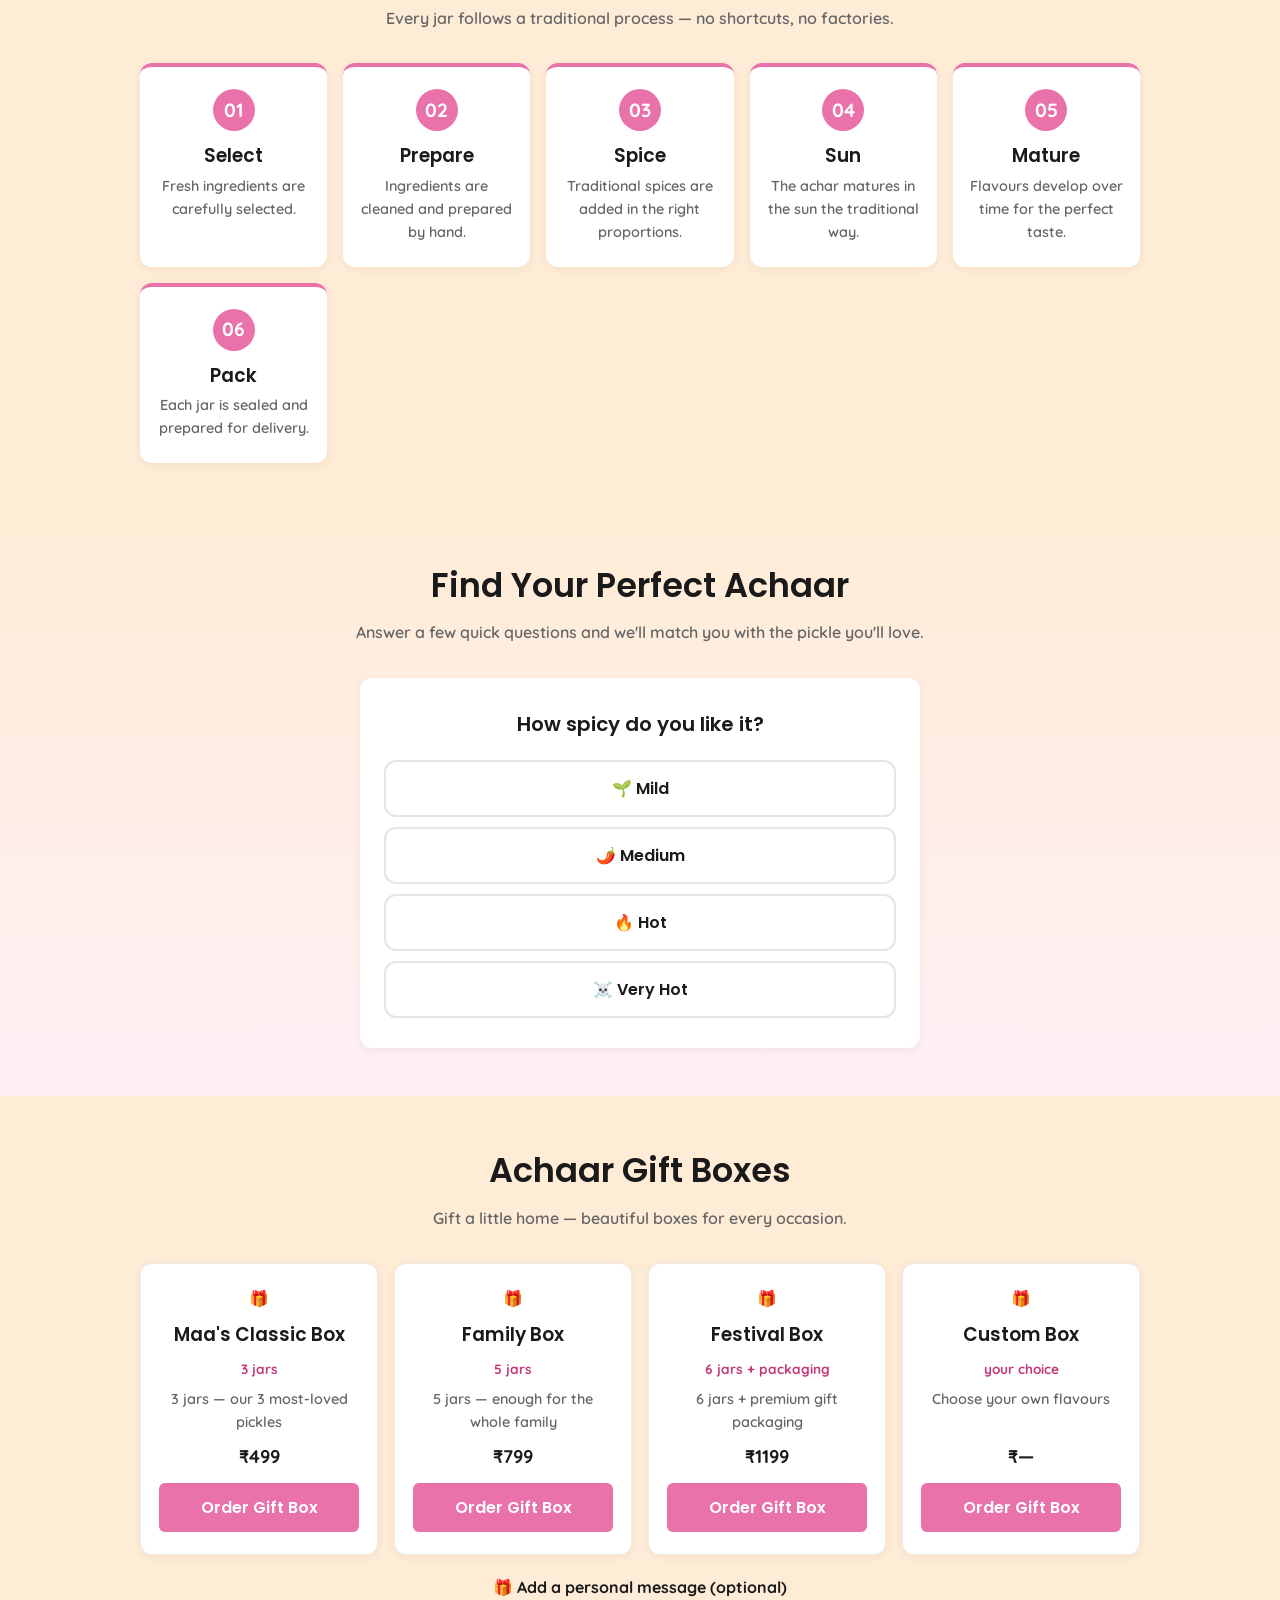
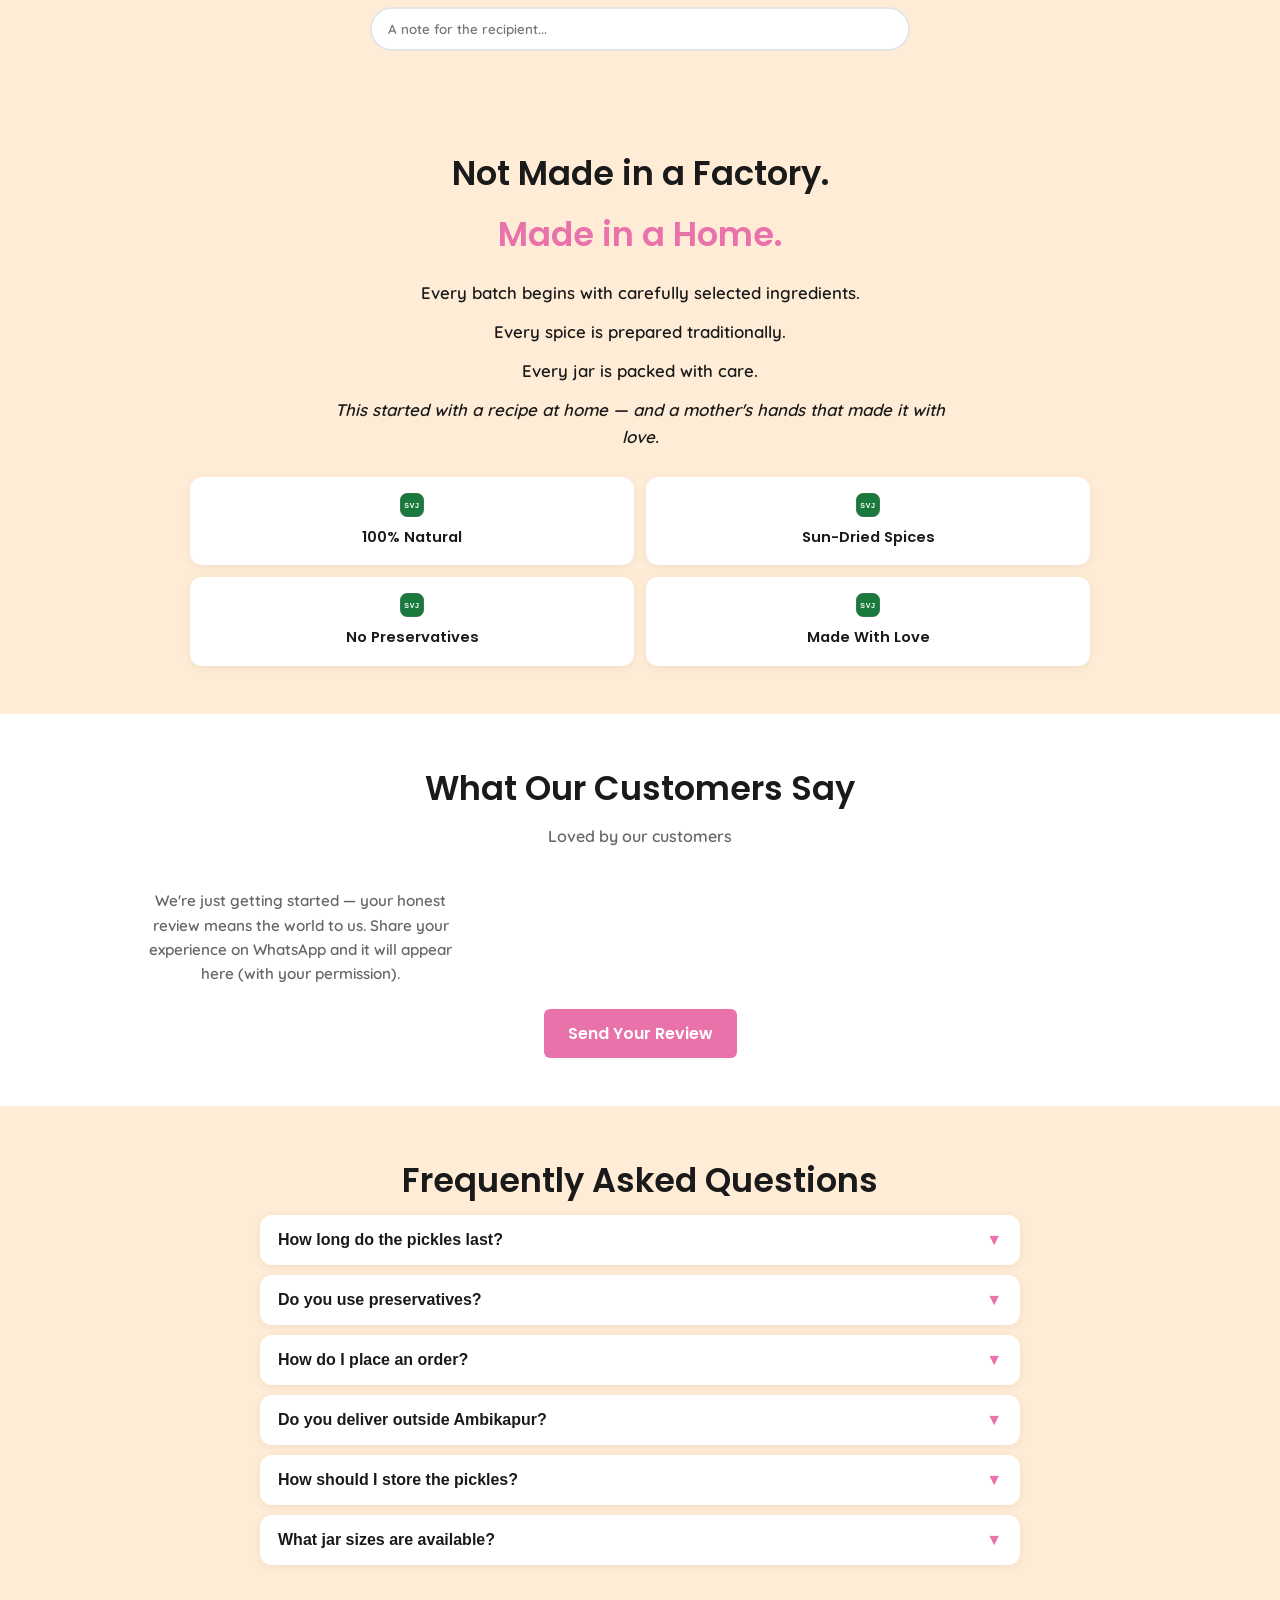
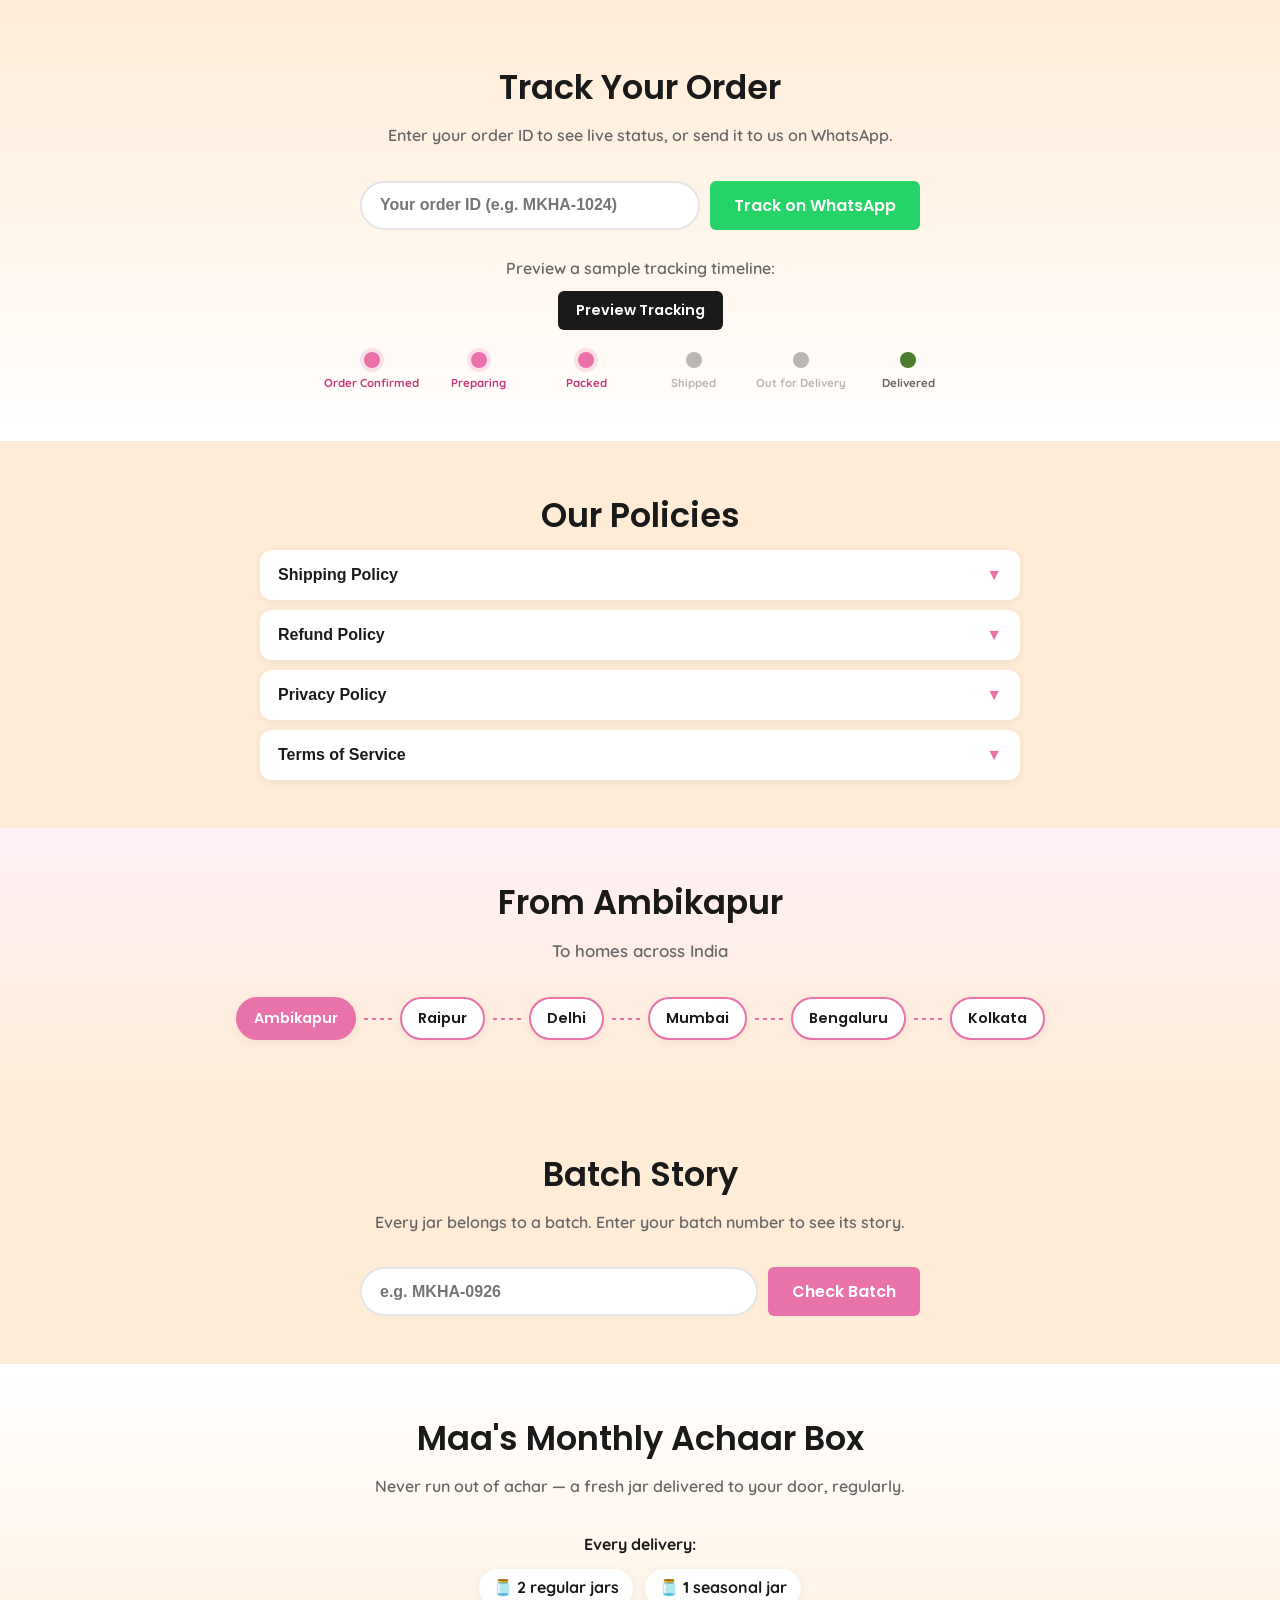
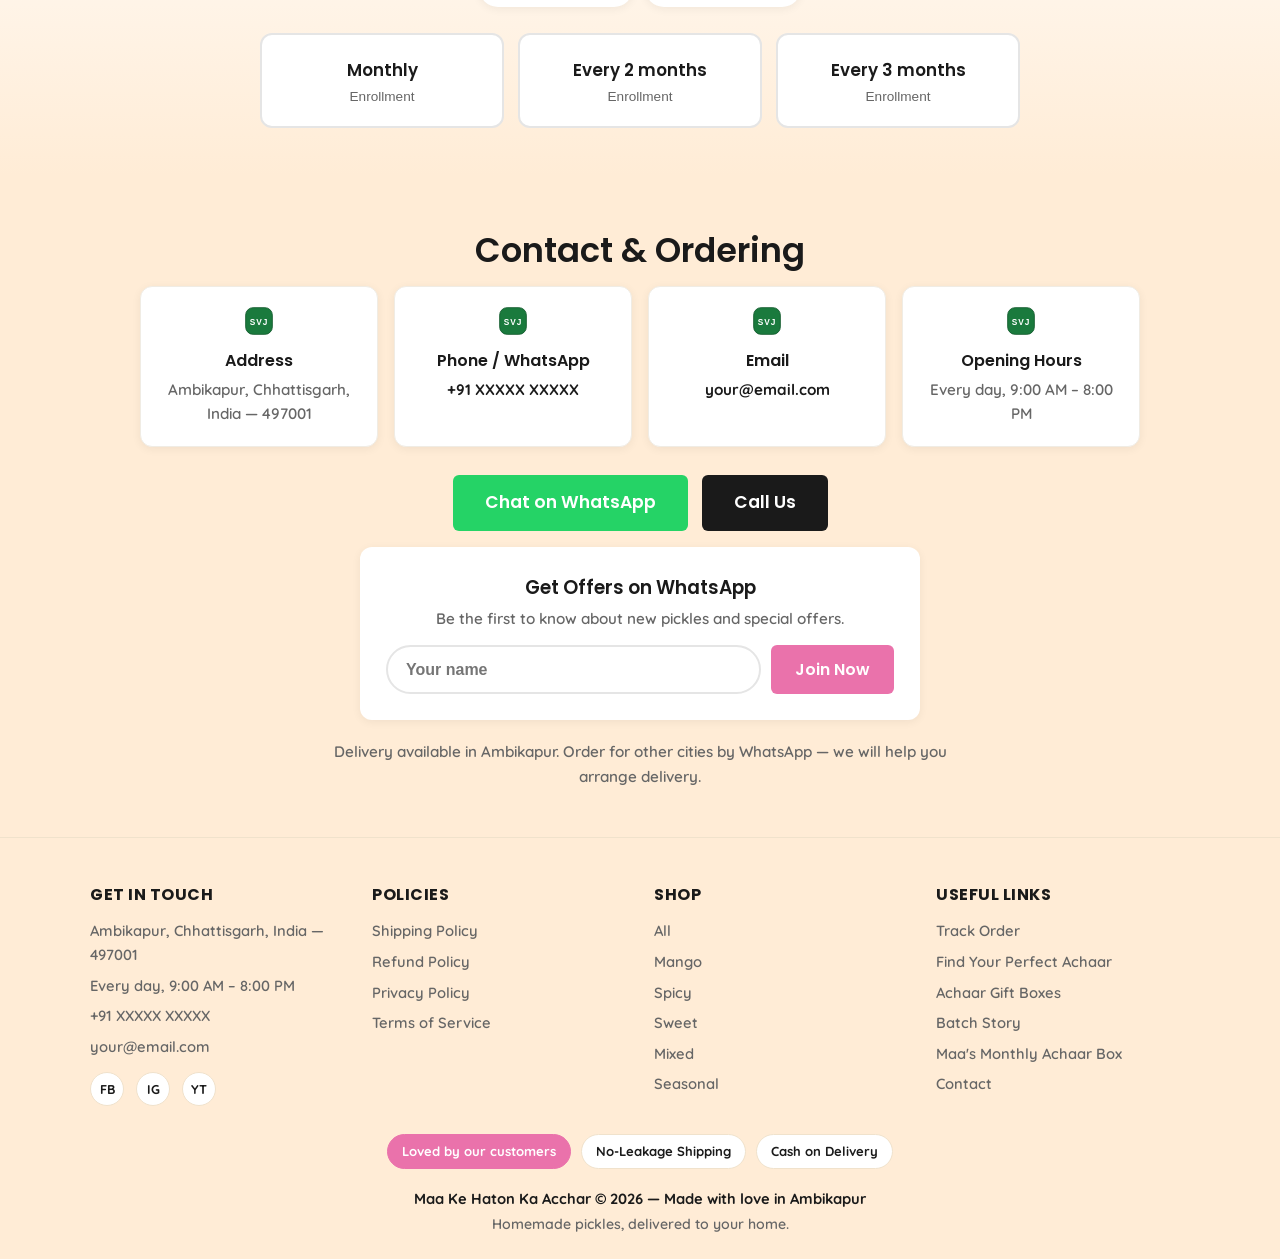
==== commit 44e11689: "Add 8 new features: ingredient transparency, quiz, gift boxes, order tracking timeline, batch story," ====
--- a/android/app/src/main/assets/www/index.html
+++ b/android/app/src/main/assets/www/index.html
@@ -53,6 +53,10 @@
       <a href="#contact" data-i18n="nav_contact">Contact</a>
     </nav>
     <div class="header-right">
+      <div class="lang-toggle" aria-label="Language">
+        <button type="button" class="lang-toggle-btn is-active" id="langToggleEn">English</button>
+        <button type="button" class="lang-toggle-btn" id="langToggleHi">हिन्दी</button>
+      </div>
       <button class="cart-btn" id="cartBtn" aria-label="Cart">
         <span data-i18n="cart_btn">Cart</span><span class="cart-count" id="cartCount">0</span>
       </button>
@@ -112,6 +116,7 @@
   <div class="section-inner">
     <h2 class="section-title" data-i18n="seasonal_title">Seasonal Pickles</h2>
     <p class="section-sub" data-i18n="seasonal_sub">Special pickles made only in their season — available for a short time, so grab them while they last!</p>
+    <p class="seasonal-countdown" id="seasonalCountdown">only 18 days left this season</p>
     <div class="product-grid" id="seasonalGrid"></div>
   </div>
 </section>
@@ -150,6 +155,37 @@
   </div>
 </section>
 
+<section id="quiz" class="section section-quiz">
+  <div class="section-inner">
+    <h2 class="section-title" data-i18n="quiz_title">Find Your Perfect Achaar</h2>
+    <p class="section-sub" data-i18n="quiz_sub">Answer a few quick questions and we'll match you with the pickle you'll love.</p>
+    <div class="quiz-box" id="quizBox">
+      <div class="quiz-steps" id="quizStep">
+        <h3 class="quiz-question"></h3>
+        <div class="quiz-opts" id="quizOpts"></div>
+      </div>
+      <div class="quiz-result" id="quizResult" style="display:none">
+        <p class="quiz-result-label" data-i18n="quiz_your_match">Your perfect match:</p>
+        <h3 class="quiz-result-name"></h3>
+        <p class="quiz-result-detail"></p>
+        <button type="button" class="btn btn-primary quiz-add-btn" data-i18n="quiz_result_take">Try it</button>
+      </div>
+    </div>
+  </div>
+</section>
+
+<section id="gifts" class="section section-gifts">
+  <div class="section-inner">
+    <h2 class="section-title" data-i18n="gifts_title">Achaar Gift Boxes</h2>
+    <p class="section-sub" data-i18n="gifts_sub">Gift a little home — beautiful boxes for every occasion.</p>
+    <div class="gift-grid" id="giftGrid"></div>
+    <div class="gift-note">
+      <label for="giftMessage" data-i18n="gifts_message_label">🎁 Add a personal message (optional)</label>
+      <input type="text" id="giftMessage" data-i18n-placeholder="gifts_message_placeholder" placeholder="A note for the recipient...">
+    </div>
+  </div>
+</section>
+
 <section id="about" class="section section-about">
   <div class="section-inner">
     <div class="meetmaa-content">
@@ -201,12 +237,17 @@
 
 <section id="track" class="section section-track">
   <div class="section-inner">
-    <h2 class="section-title" data-i18n="track_title">Track Your Order</h2>
-    <p class="section-sub" data-i18n="track_sub">Send us your order ID on WhatsApp and we will update you in minutes.</p>
+    <h2 class="section-title" data-i18n="track_steps_title">Track Your Order</h2>
+    <p class="section-sub" data-i18n="track_steps_sub">Enter your order ID to see live status, or send it to us on WhatsApp.</p>
     <form class="track-form" id="trackForm">
       <input type="text" id="trackInput" data-i18n-placeholder="track_placeholder" placeholder="Your order ID (e.g. MKHA-1024)" required>
       <button type="submit" class="btn btn-whatsapp" data-i18n="track_btn">Track on WhatsApp</button>
     </form>
+    <div class="track-preview">
+      <p class="track-demo-label" data-i18n="track_demo">Preview a sample tracking timeline:</p>
+      <button type="button" class="btn btn-call btn-small" id="trackPreviewBtn" data-i18n="track_preview_btn">Preview Tracking</button>
+      <div class="track-timeline" id="trackTimeline"></div>
+    </div>
   </div>
 </section>
 
@@ -250,6 +291,35 @@
       <span class="map-dot">Bengaluru</span>
       <span class="map-line"></span>
       <span class="map-dot">Kolkata</span>
+    </div>
+  </div>
+</section>
+
+<section id="batch" class="section section-batch">
+  <div class="section-inner">
+    <h2 class="section-title" data-i18n="batch_title">Batch Story</h2>
+    <p class="section-sub" data-i18n="batch_sub">Every jar belongs to a batch. Enter your batch number to see its story.</p>
+    <form class="track-form" id="batchForm">
+      <input type="text" id="batchInput" data-i18n-placeholder="batch_placeholder" placeholder="e.g. MKHA-0926" required>
+      <button type="button" class="btn btn-primary" id="batchCheckBtn" data-i18n="batch_check">Check Batch</button>
+    </form>
+    <div class="batch-result" id="batchResult" style="display:none"></div>
+  </div>
+</section>
+
+<section id="subscription" class="section section-subscription">
+  <div class="section-inner">
+    <h2 class="section-title" data-i18n="subscription_title">Maa's Monthly Achaar Box</h2>
+    <p class="section-sub" data-i18n="subscription_sub">Never run out of achar — a fresh jar delivered to your door, regularly.</p>
+    <div class="sub-includes">
+      <p data-i18n="subscription_includes">Every delivery:</p>
+      <span data-i18n="subscription_regular">🫙 2 regular jars</span>
+      <span data-i18n="subscription_seasonal">🫙 1 seasonal jar</span>
+    </div>
+    <div class="sub-plans">
+      <button type="button" class="sub-plan" data-sub="monthly"><strong data-i18n="subscription_monthly">Monthly</strong><span data-i18n="enrollment">Enrollment · cancel anytime</span></button>
+      <button type="button" class="sub-plan" data-sub="every2"><strong data-i18n="subscription_2month">Every 2 months</strong><span data-i18n="enrollment">Enrollment · cancel anytime</span></button>
+      <button type="button" class="sub-plan" data-sub="every3"><strong data-i18n="subscription_3month">Every 3 months</strong><span data-i18n="enrollment">Enrollment · cancel anytime</span></button>
     </div>
   </div>
 </section>
@@ -336,8 +406,10 @@
         <h4 data-i18n="footer_links">Useful Links</h4>
         <ul class="footer-list">
           <li><a href="#track" data-i18n="nav_track">Track Order</a></li>
-          <li><a href="#about" data-i18n="about_title">Our Story</a></li>
-          <li><a href="#reviews" data-i18n="nav_reviews">Reviews</a></li>
+          <li><a href="#quiz" data-i18n="quiz_title">Find Your Achaar</a></li>
+          <li><a href="#gifts" data-i18n="gifts_title">Gift Boxes</a></li>
+          <li><a href="#batch" data-i18n="batch_title">Batch Story</a></li>
+          <li><a href="#subscription" data-i18n="subscription_title">Subscribe</a></li>
           <li><a href="#contact" data-i18n="nav_contact">Contact Us</a></li>
         </ul>
       </div>
--- a/android/app/src/main/assets/www/styles.css
+++ b/android/app/src/main/assets/www/styles.css
@@ -1000,6 +1000,296 @@
   background: repeating-linear-gradient(90deg, var(--primary) 0 4px, transparent 4px 8px);
 }
 
+/* ---------- Language toggle in header ---------- */
+.lang-toggle {
+  display: flex;
+  align-items: center;
+  background: #f6eef7;
+  border-radius: 999px;
+  padding: 3px;
+  gap: 2px;
+}
+
+.lang-toggle-btn {
+  border: none;
+  background: transparent;
+  font-family: "Poppins", sans-serif;
+  font-weight: 600;
+  font-size: 0.8rem;
+  padding: 5px 10px;
+  border-radius: 999px;
+  color: var(--muted);
+  cursor: pointer;
+}
+
+.lang-toggle-btn.is-active {
+  background: var(--primary);
+  color: var(--white);
+}
+
+/* ---------- Product transparency accordion ---------- */
+.product-transparency {
+  margin-top: 2px;
+  border-top: 1px solid #f0ece4;
+}
+
+.transparency-toggle {
+  width: 100%;
+  background: none;
+  border: none;
+  padding: 8px 0;
+  font-family: "Poppins", sans-serif;
+  font-weight: 600;
+  font-size: 0.82rem;
+  color: var(--primary-dark);
+  cursor: pointer;
+  text-align: left;
+  display: flex;
+  justify-content: space-between;
+  align-items: center;
+}
+
+.transparency-body { padding: 4px 0 8px; }
+
+.ing-label {
+  font-size: 0.78rem;
+  font-weight: 800;
+  color: var(--dark);
+  margin: 6px 0 4px;
+}
+
+.ing-list {
+  display: flex;
+  flex-wrap: wrap;
+  gap: 4px;
+}
+
+.ing-in {
+  background: #f0f7ea;
+  color: var(--green);
+  border-radius: 999px;
+  padding: 3px 8px;
+  font-size: 0.72rem;
+  font-weight: 700;
+}
+
+.ing-not {
+  background: #fff0f0;
+  color: var(--red);
+  border-radius: 999px;
+  padding: 3px 8px;
+  font-size: 0.72rem;
+  font-weight: 700;
+}
+
+/* ---------- Quiz ---------- */
+.section-quiz { background: linear-gradient(180deg, var(--cream-2) 0%, #fff0f6 100%); }
+
+.quiz-box {
+  max-width: 560px;
+  margin: 0 auto;
+  background: var(--white);
+  border-radius: var(--radius);
+  box-shadow: var(--shadow);
+  padding: 30px 24px;
+  text-align: center;
+}
+
+.quiz-question { font-size: 1.25rem; color: var(--dark); margin-bottom: 20px; }
+
+.quiz-opts { display: flex; flex-direction: column; gap: 10px; }
+
+.quiz-opt {
+  display: block;
+  width: 100%;
+  padding: 14px;
+  border: 2px solid #e5e5e5;
+  border-radius: 12px;
+  background: var(--white);
+  font-family: "Poppins", sans-serif;
+  font-weight: 600;
+  font-size: 1rem;
+  color: var(--dark);
+  cursor: pointer;
+  transition: all 0.15s;
+}
+
+.quiz-opt:hover { border-color: var(--primary); background: #fff0f6; }
+
+.quiz-result-label { color: var(--muted); margin-bottom: 4px; }
+
+.quiz-result-name { color: var(--primary); font-size: 1.4rem; }
+
+.quiz-result-detail { color: var(--muted); margin-bottom: 16px; }
+
+/* ---------- Gift boxes ---------- */
+.section-gifts { background: var(--cream); }
+
+.gift-grid {
+  display: grid;
+  grid-template-columns: repeat(auto-fit, minmax(220px, 1fr));
+  gap: 16px;
+  max-width: 1000px;
+  margin: 0 auto 20px;
+}
+
+.gift-card {
+  background: var(--white);
+  border-radius: var(--radius);
+  border: 1px solid #f0ece4;
+  box-shadow: var(--shadow);
+  padding: 22px 18px;
+  text-align: center;
+  display: flex;
+  flex-direction: column;
+  gap: 8px;
+}
+
+.gift-card h3 { color: var(--dark); }
+
+.gift-jars { font-size: 0.85rem; color: var(--primary-dark); font-weight: 800; }
+
+.gift-desc { color: var(--muted); font-size: 0.9rem; flex: 1; }
+
+.gift-price { font-weight: 800; color: var(--dark); font-size: 1.15rem; }
+
+.gift-order { margin-top: 4px; }
+
+.gift-note { max-width: 540px; margin: 0 auto; text-align: center; }
+
+.gift-note label { display: block; margin-bottom: 6px; font-weight: 700; color: var(--dark); }
+
+.gift-note input {
+  width: 100%;
+  padding: 12px 16px;
+  border-radius: 999px;
+  border: 2px solid #e5e5e5;
+  font-family: "Quicksand", sans-serif;
+  font-weight: 600;
+  outline: none;
+}
+
+.gift-note input:focus { border-color: var(--primary); }
+
+/* ---------- Track timeline ---------- */
+.track-preview { max-width: 640px; margin: 26px auto 0; text-align: center; }
+
+.track-demo-label { color: var(--muted); margin-bottom: 10px; }
+
+.btn-small { padding: 9px 18px; font-size: 0.9rem; }
+
+.track-timeline {
+  display: flex;
+  justify-content: space-between;
+  gap: 4px;
+  margin-top: 22px;
+  flex-wrap: wrap;
+}
+
+.track-step {
+  display: flex;
+  flex-direction: column;
+  align-items: center;
+  gap: 6px;
+  flex: 1;
+  min-width: 70px;
+  opacity: 0.45;
+}
+
+.track-step .ts-dot {
+  width: 16px;
+  height: 16px;
+  border-radius: 50%;
+  background: var(--muted);
+}
+
+.track-step .ts-label { font-size: 0.72rem; font-weight: 700; color: var(--muted); }
+
+.track-step.current { opacity: 1; }
+.track-step.current .ts-dot { background: var(--primary); box-shadow: 0 0 0 4px rgba(234,114,171,0.2); }
+.track-step.current .ts-label { color: var(--primary-dark); }
+
+.track-step.completed { opacity: 1; }
+.track-step.completed .ts-dot { background: var(--green); }
+
+/* ---------- Batch ---------- */
+.section-batch { background: var(--cream-2); }
+
+.batch-result {
+  max-width: 560px;
+  margin: 22px auto 0;
+  background: var(--white);
+  border-radius: var(--radius);
+  box-shadow: var(--shadow);
+  padding: 24px;
+  text-align: left;
+}
+
+.batch-result h3 { color: var(--dark); margin-bottom: 10px; }
+
+.batch-list { list-style: none; display: flex; flex-direction: column; gap: 7px; }
+
+.batch-list li { color: var(--muted); font-size: 0.95rem; }
+
+.batch-note { margin-top: 12px; font-weight: 700; color: var(--primary-dark); }
+
+.batch-error { color: var(--red); font-weight: 700; }
+
+/* ---------- Subscription ---------- */
+.section-subscription { background: linear-gradient(180deg, var(--cream) 0%, var(--cream-2) 100%); }
+
+.sub-includes {
+  text-align: center;
+  margin-bottom: 22px;
+}
+
+.sub-includes p { font-weight: 700; color: var(--dark); margin-bottom: 8px; }
+
+.sub-includes span {
+  display: inline-block;
+  background: var(--white);
+  border-radius: 999px;
+  padding: 6px 14px;
+  margin: 4px;
+  font-weight: 700;
+  color: var(--dark);
+  box-shadow: var(--shadow);
+}
+
+.sub-plans {
+  display: grid;
+  grid-template-columns: repeat(auto-fit, minmax(200px, 1fr));
+  gap: 14px;
+  max-width: 760px;
+  margin: 0 auto;
+}
+
+.sub-plan {
+  background: var(--white);
+  border: 2px solid #e5e5e5;
+  border-radius: var(--radius);
+  padding: 22px 16px;
+  text-align: center;
+  cursor: pointer;
+  transition: all 0.15s;
+}
+
+.sub-plan:hover { border-color: var(--primary); box-shadow: var(--shadow); }
+
+.sub-plan strong { display: block; color: var(--dark); font-size: 1.05rem; margin-bottom: 6px; }
+
+.sub-plan span { color: var(--muted); font-size: 0.85rem; }
+
+/* ---------- Seasonal countdown ---------- */
+.seasonal-countdown {
+  text-align: center;
+  color: var(--red);
+  font-weight: 800;
+  font-size: 1.05rem;
+  margin: -14px auto 22px;
+  max-width: 640px;
+}
+
 /* ---------- Mobile bottom bar ---------- */
 .mobile-bottom-bar {
   position: fixed;
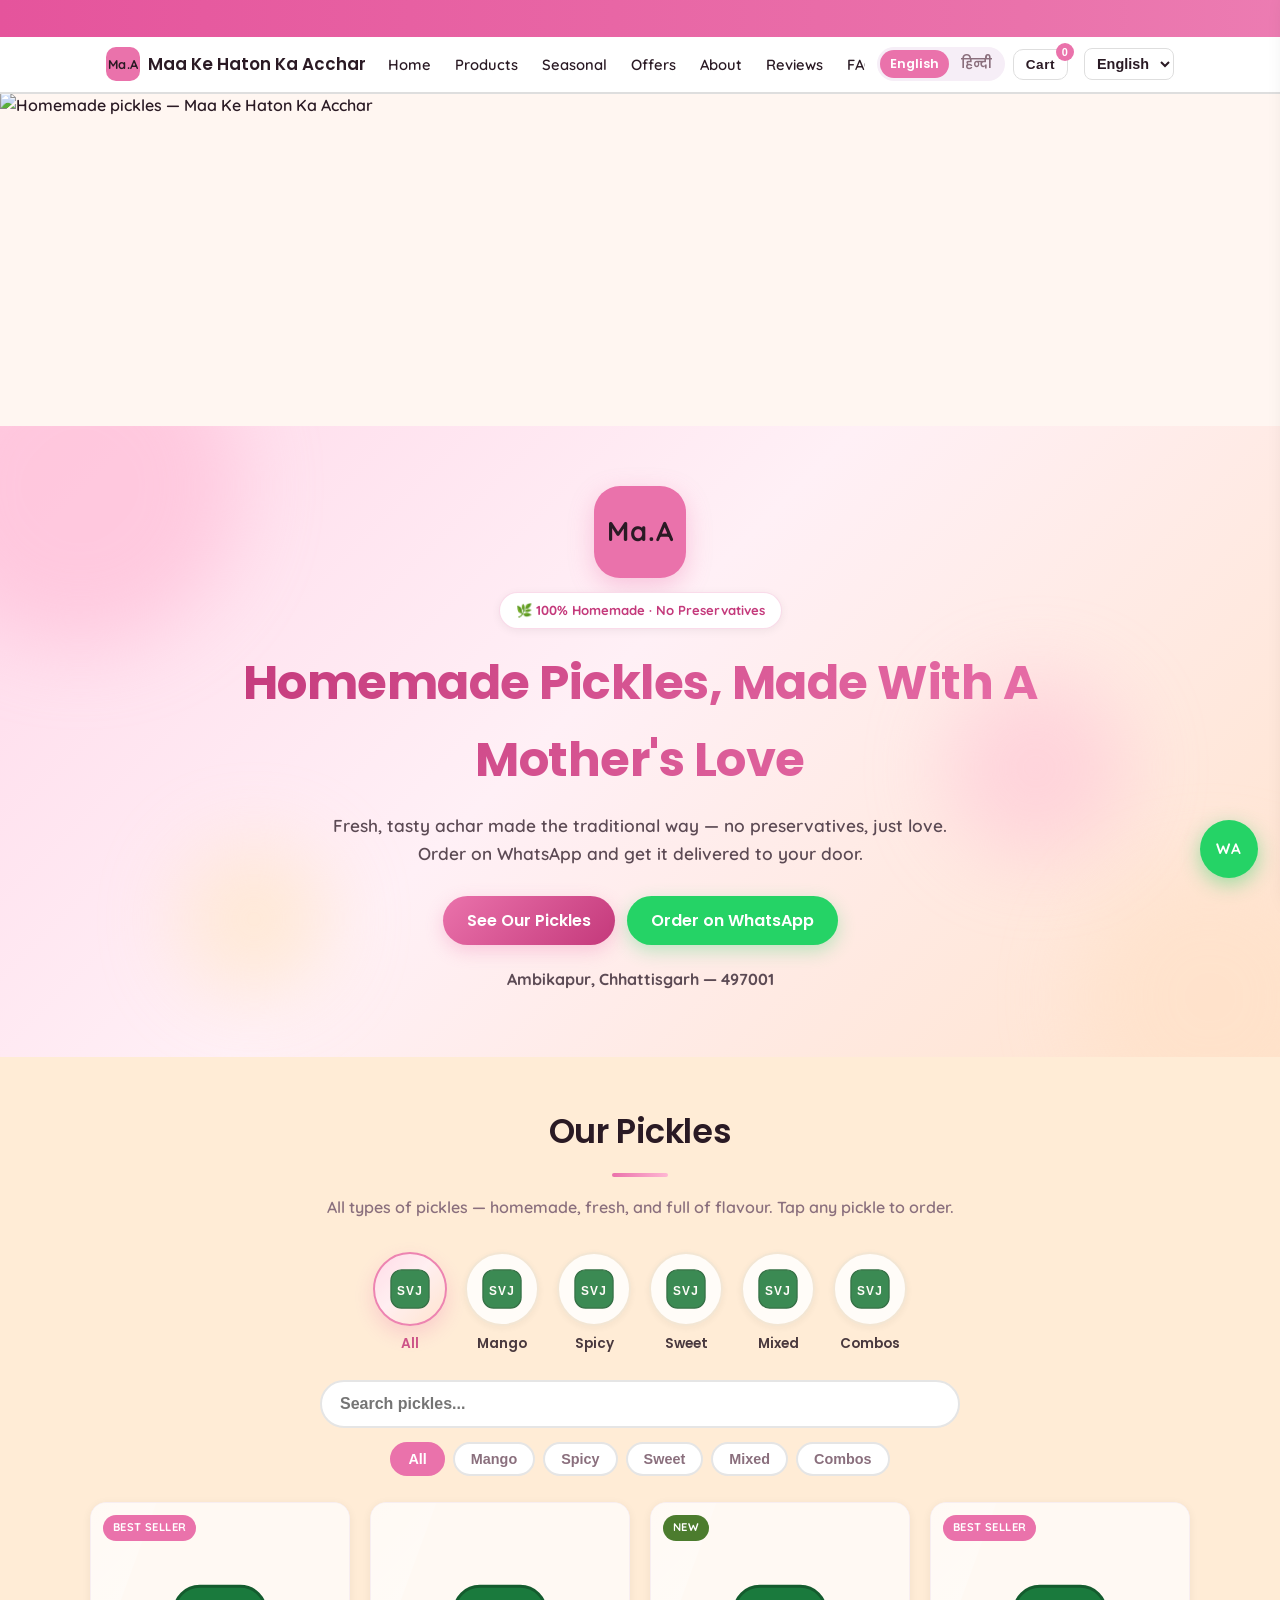
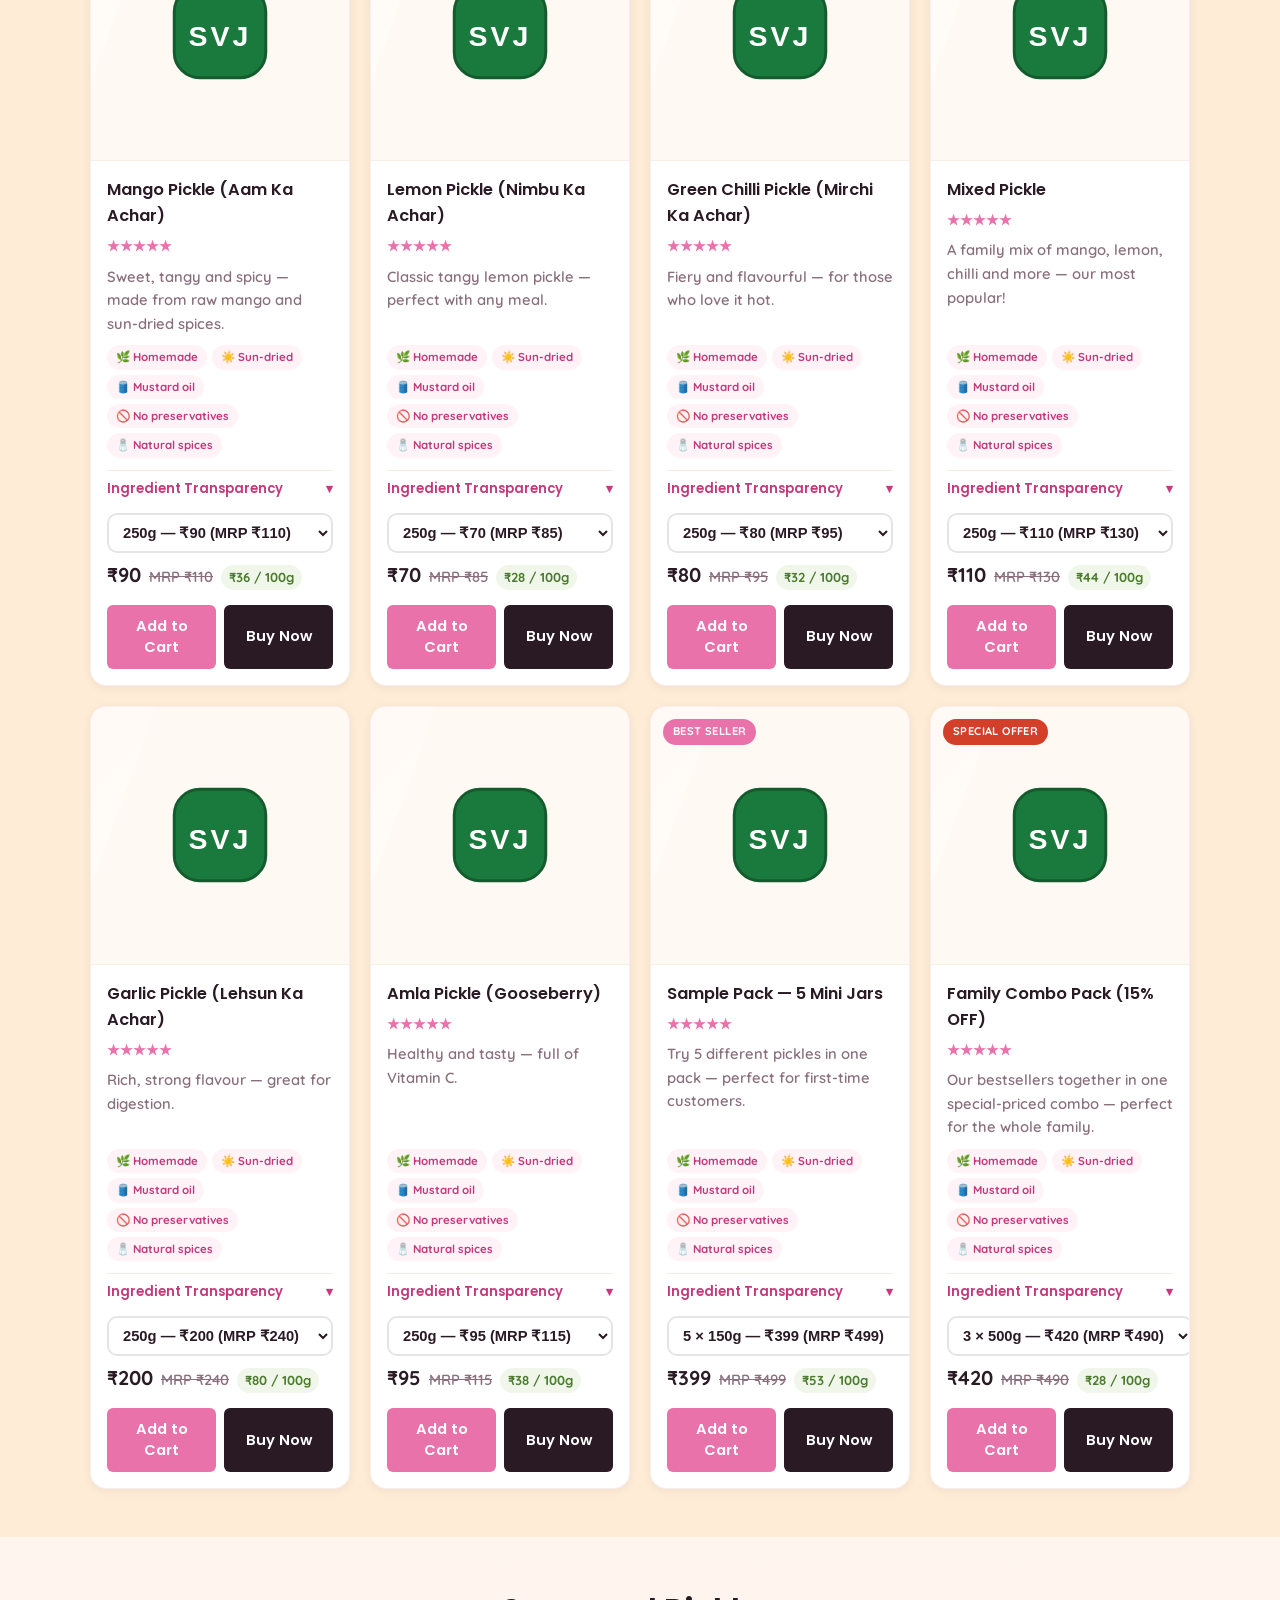
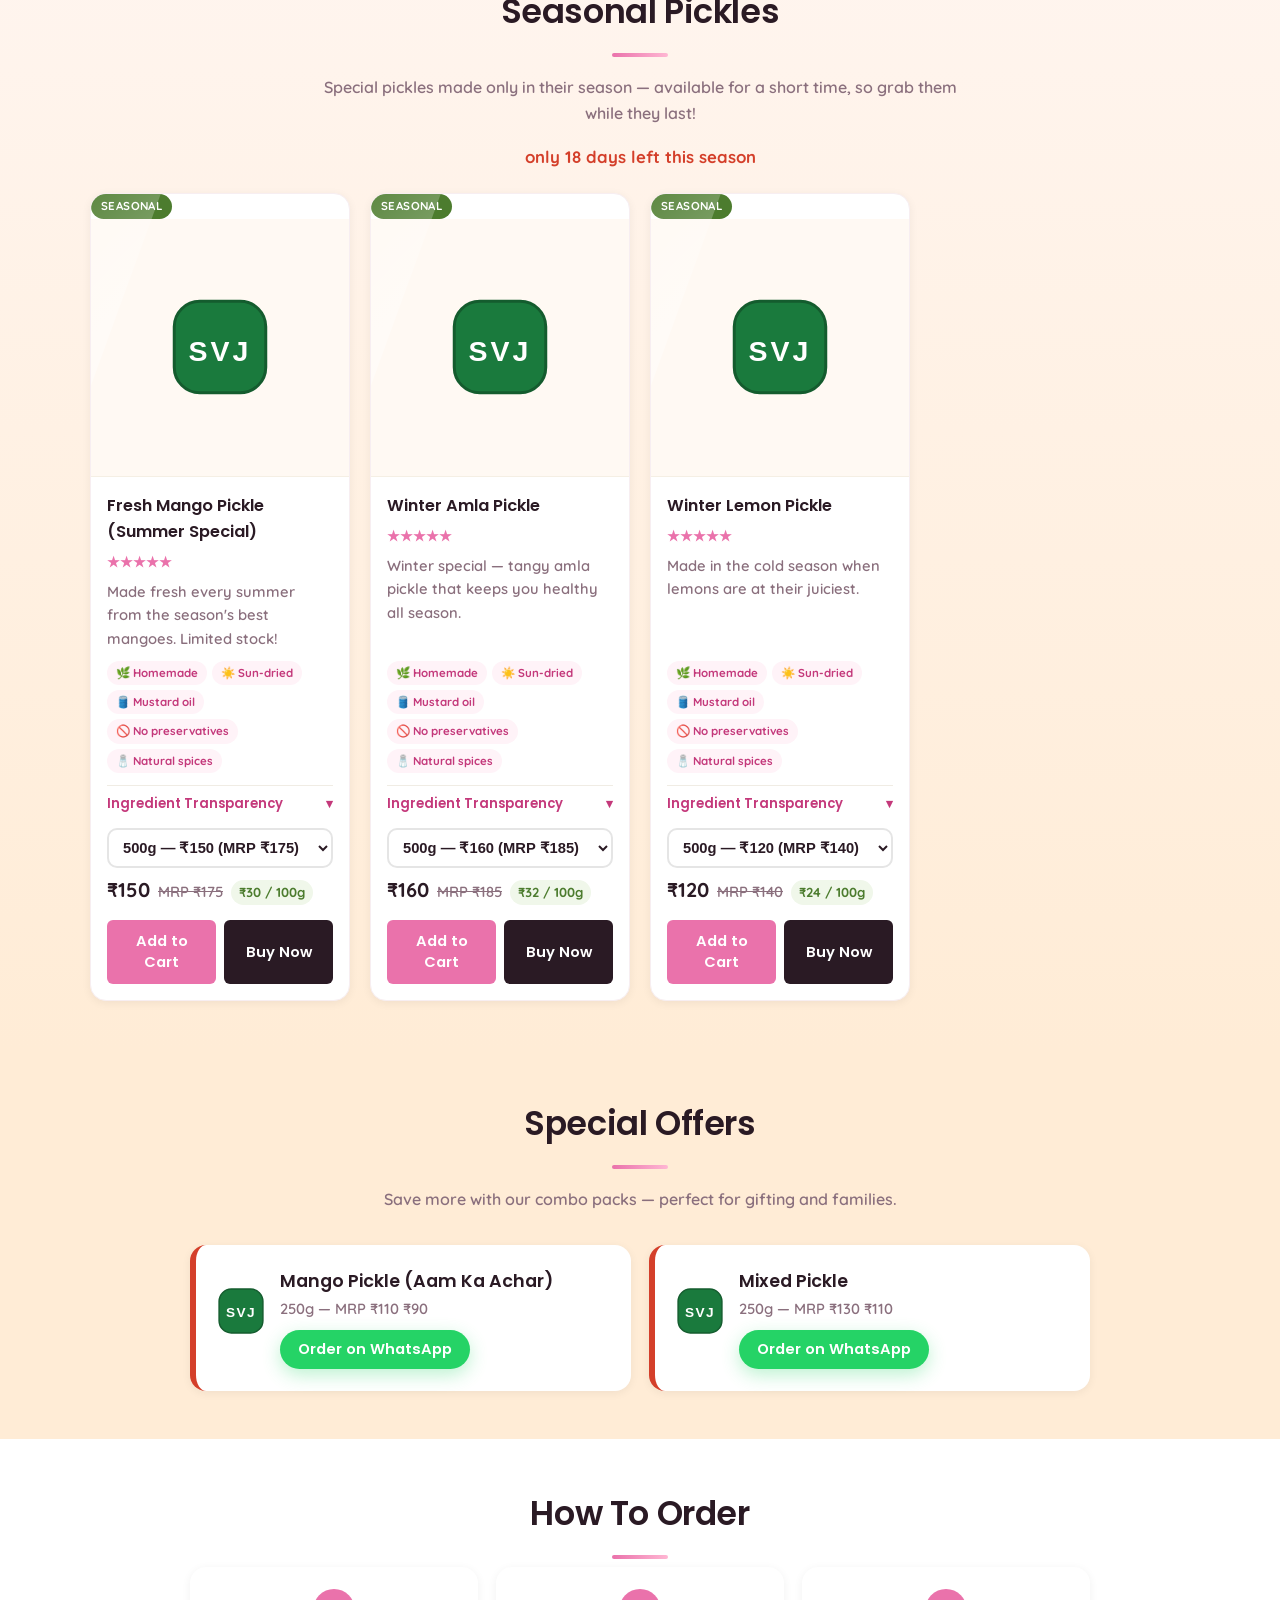
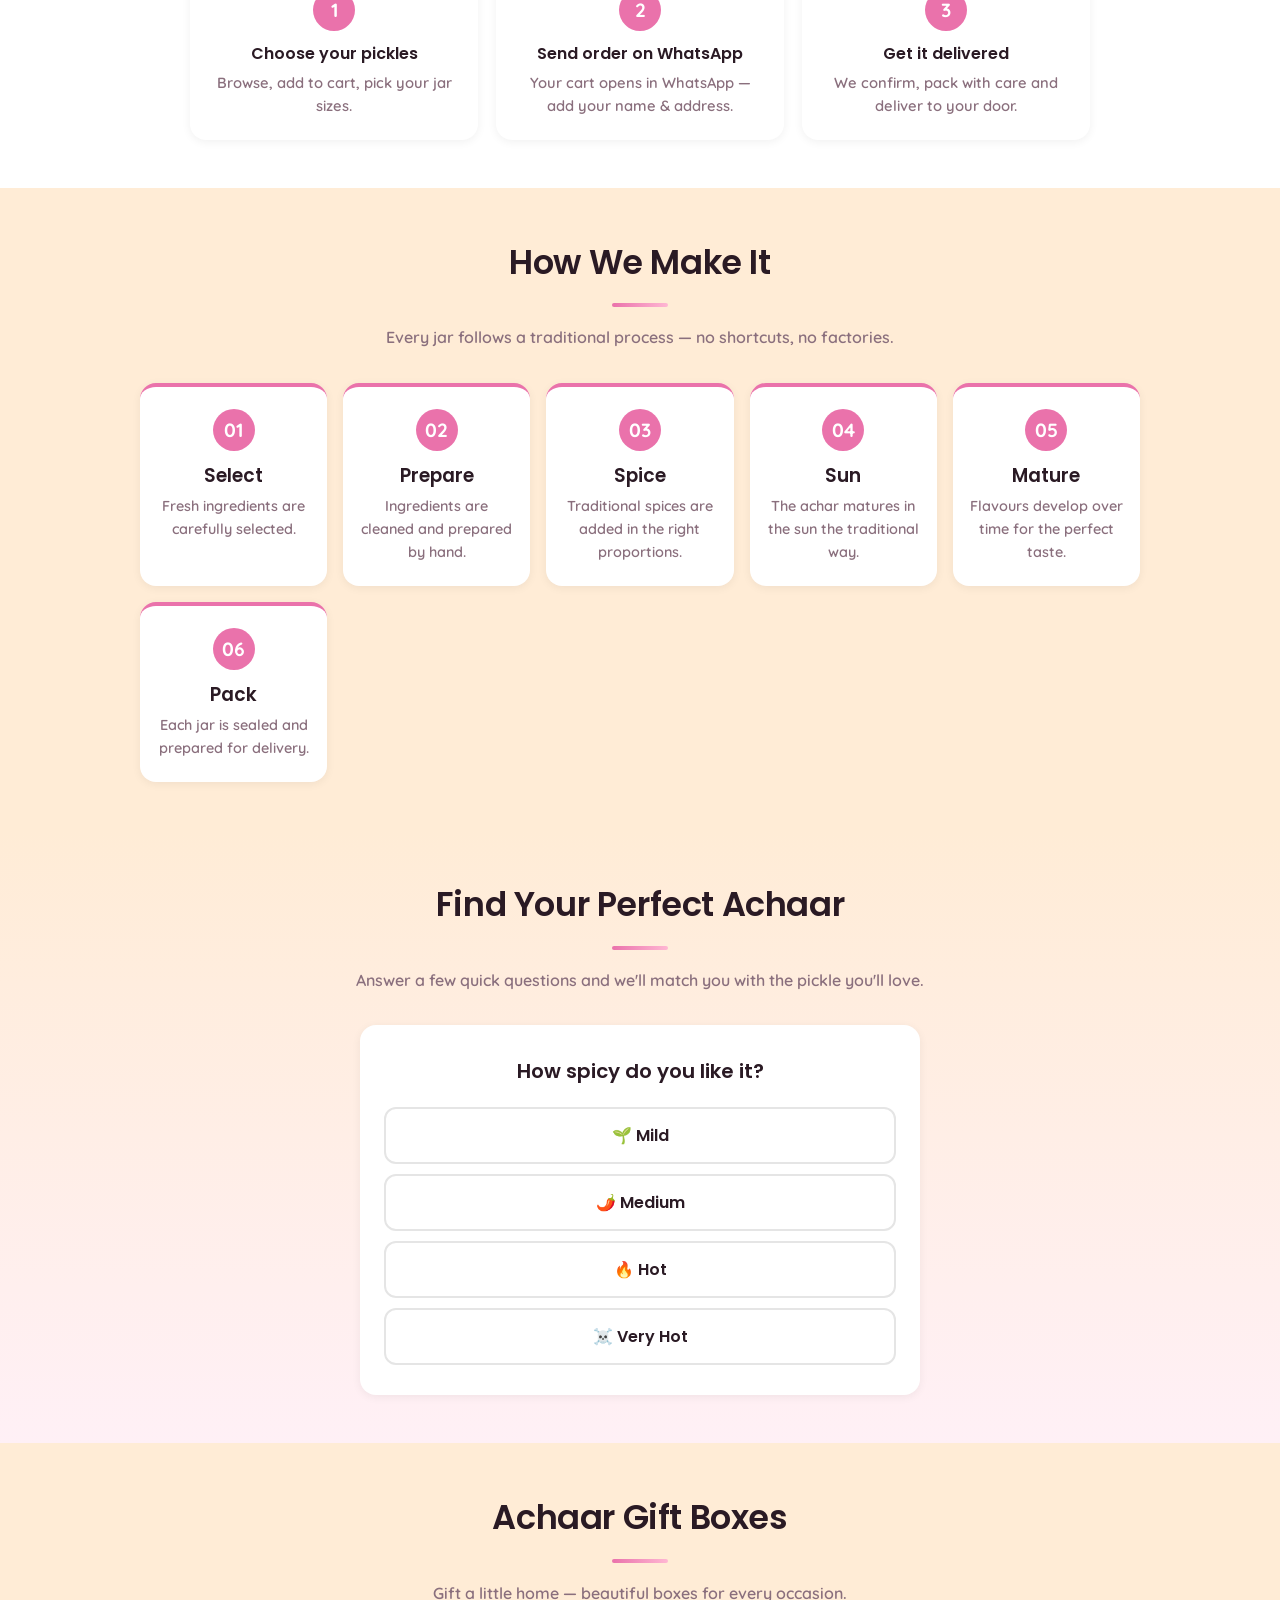
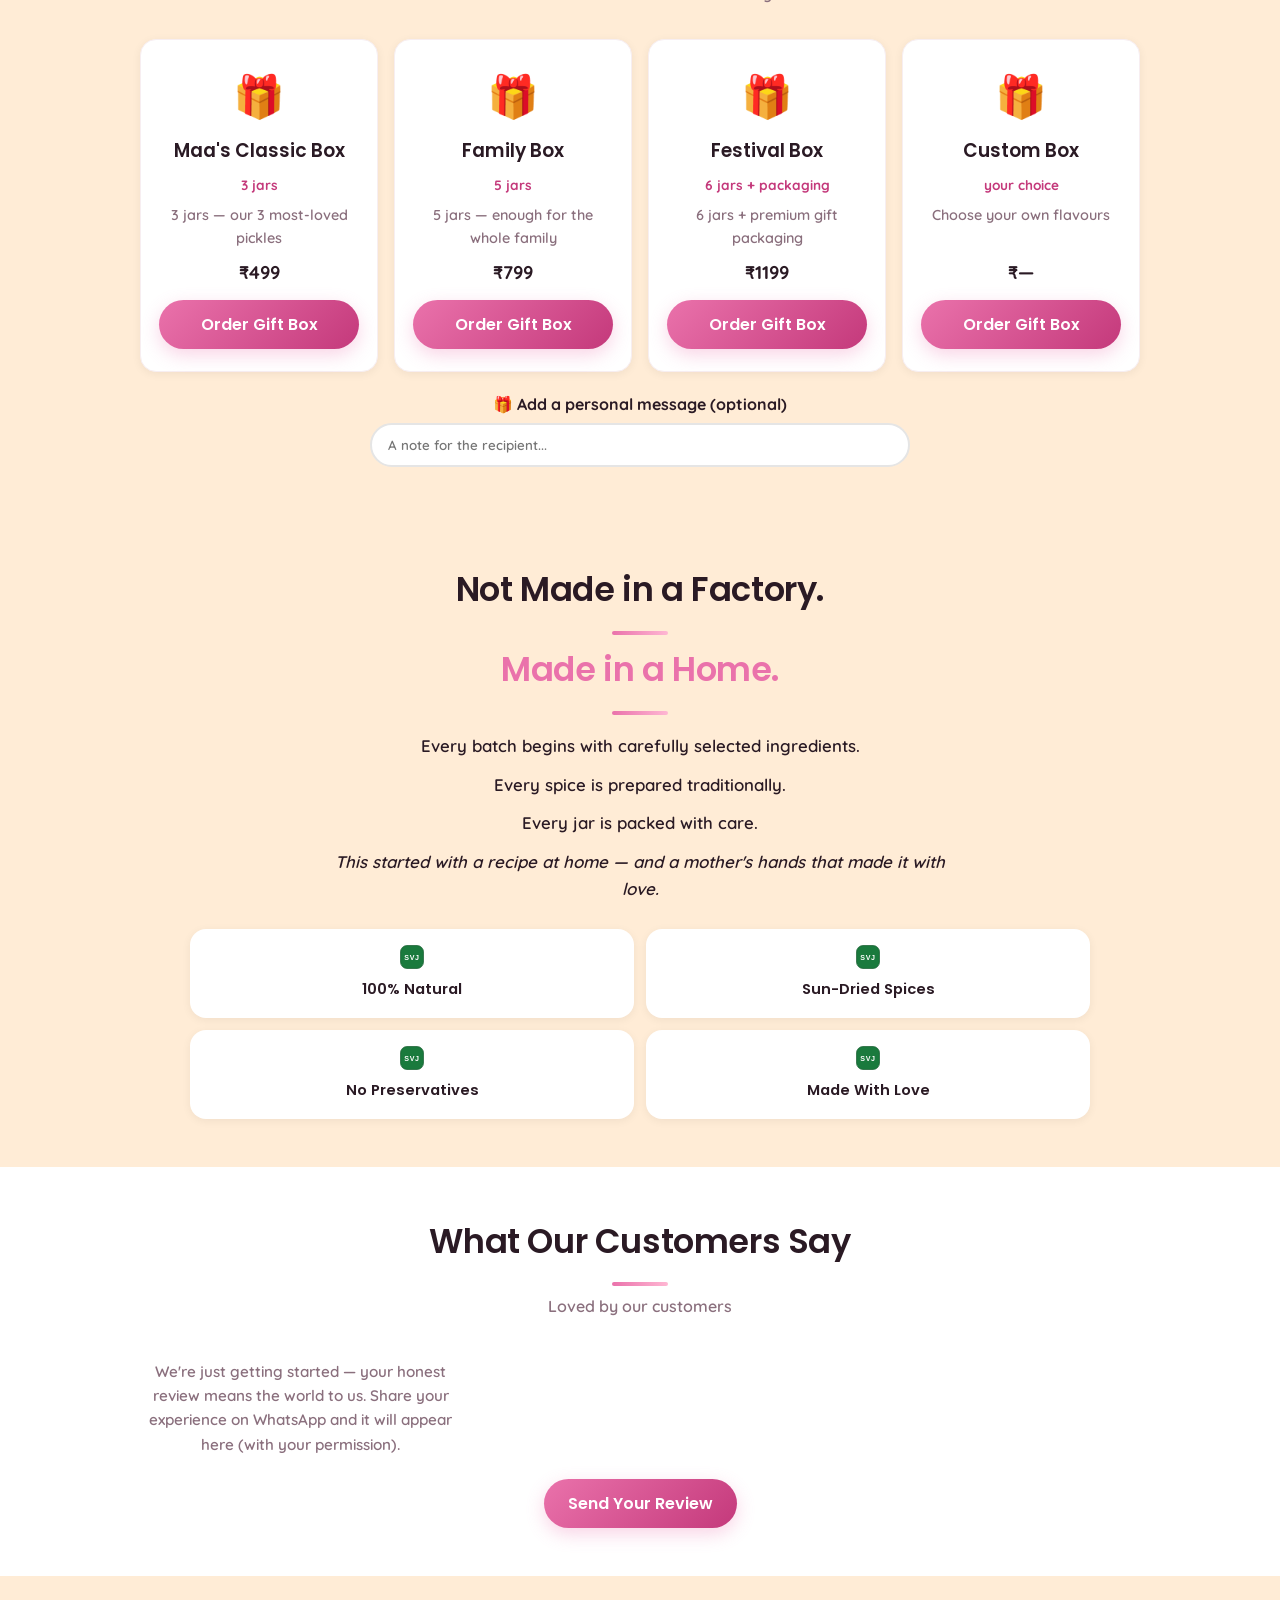
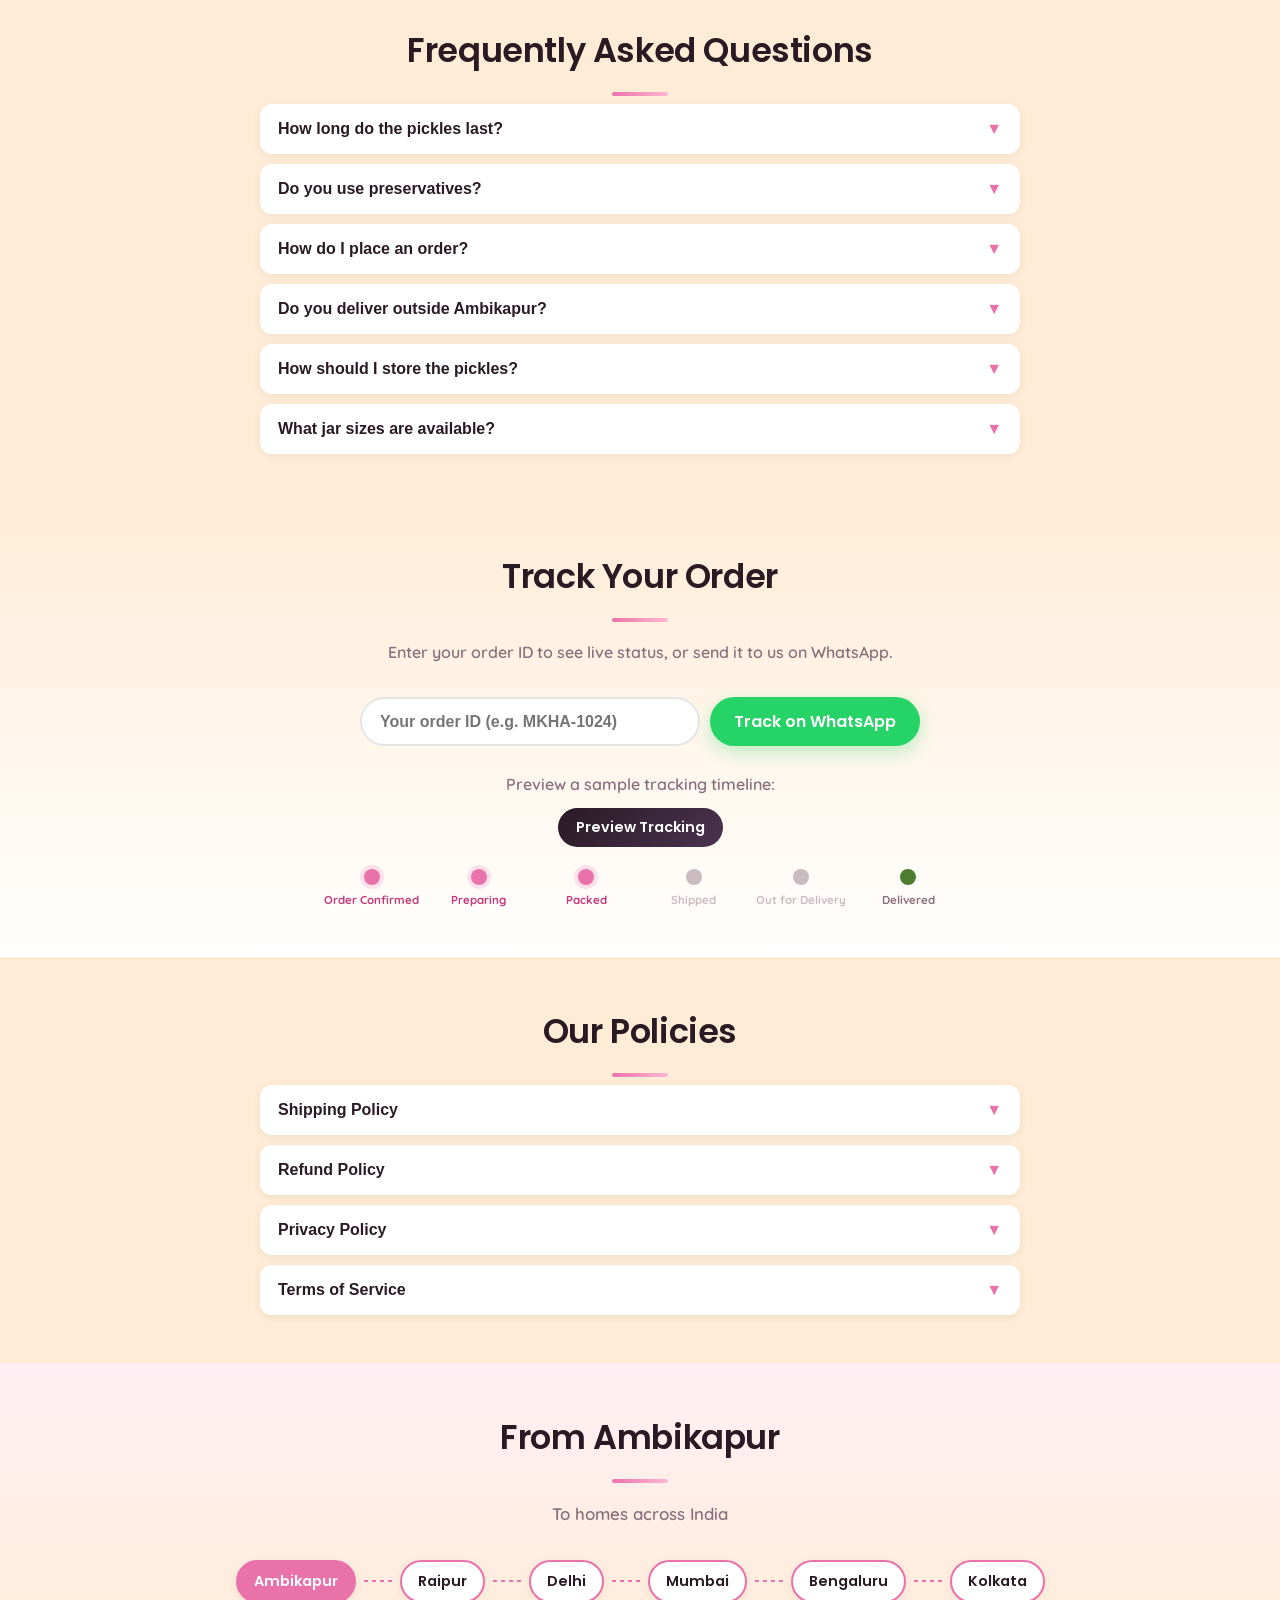
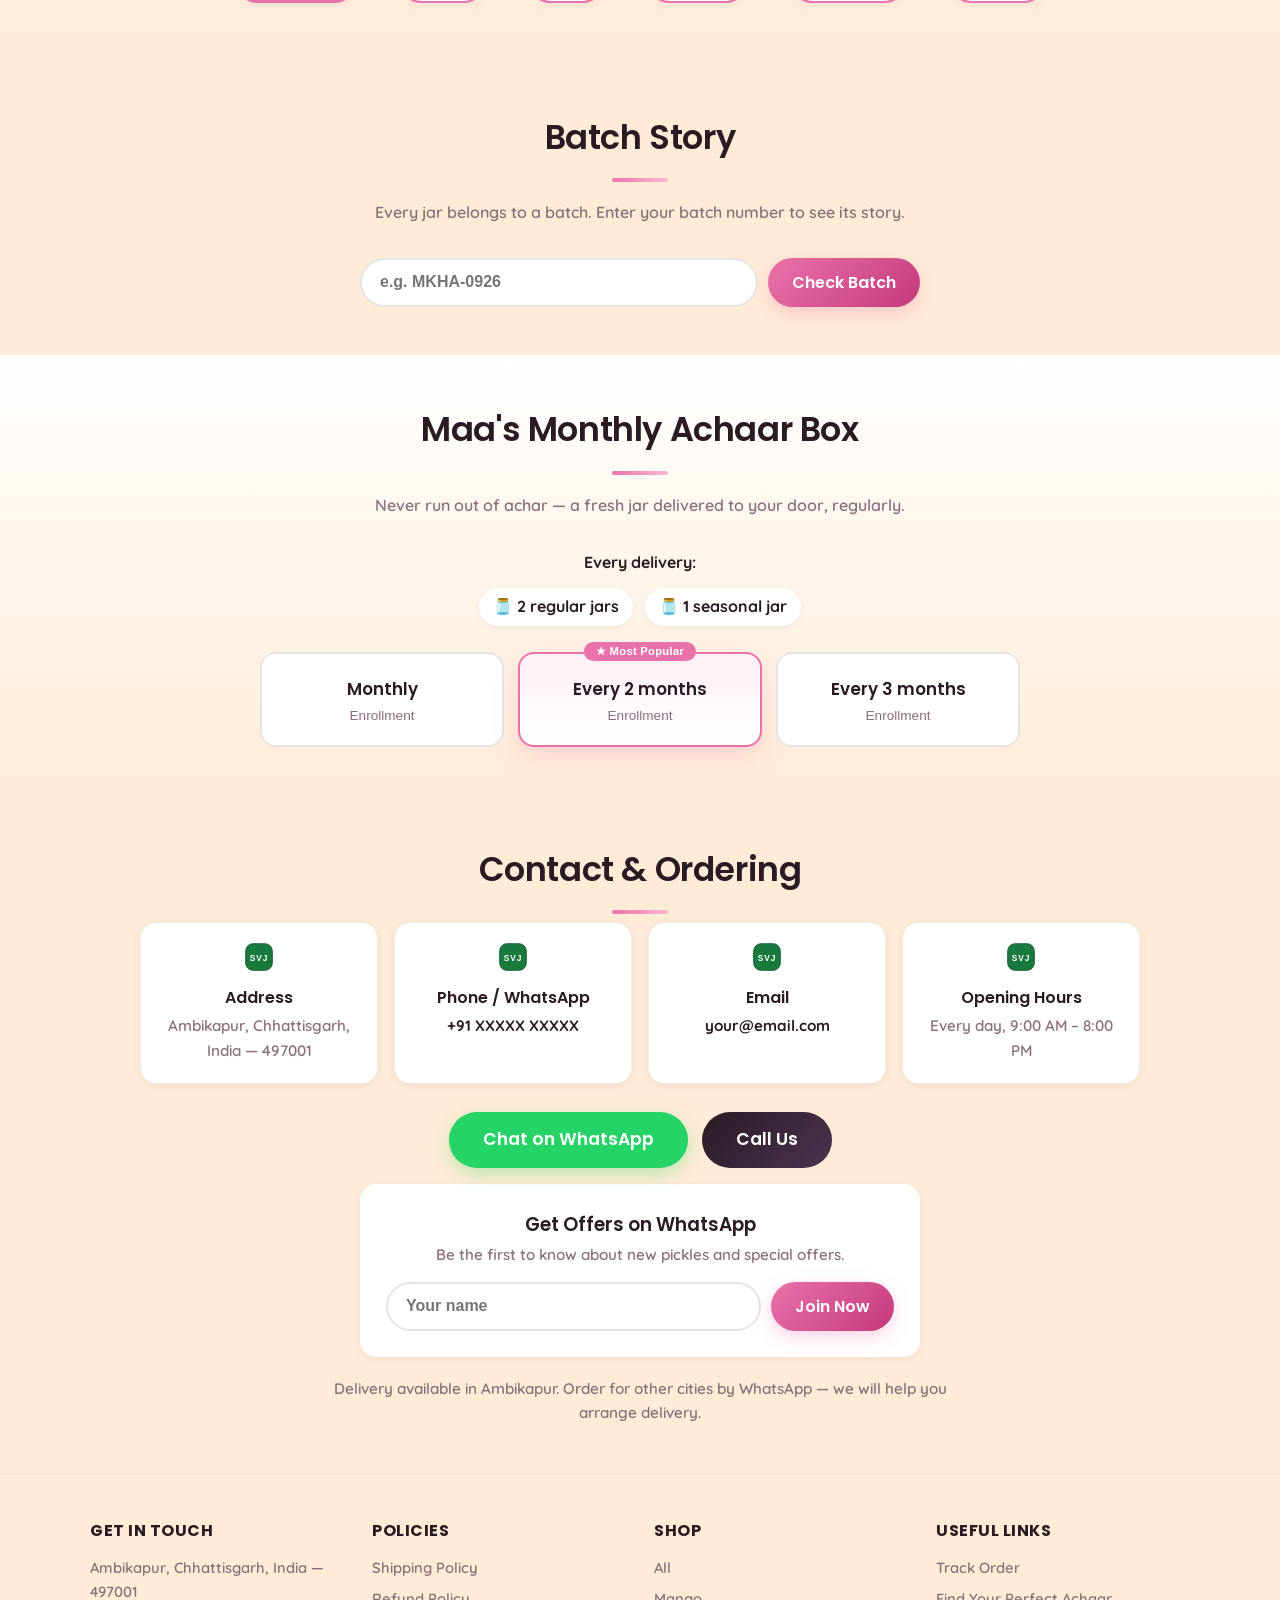
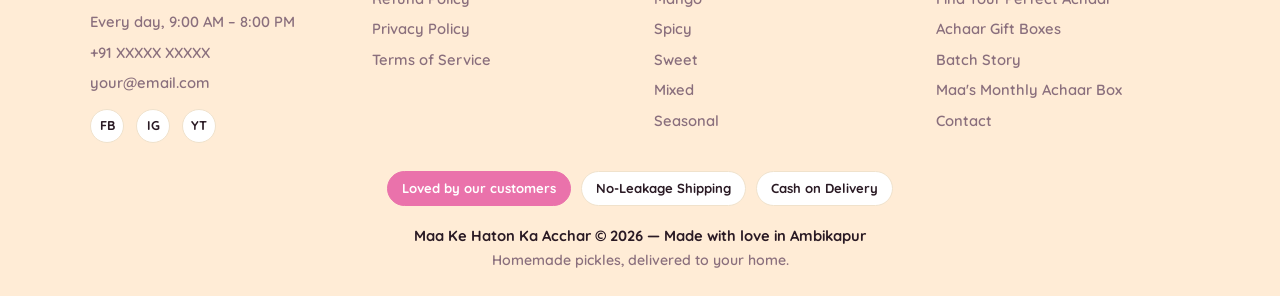
==== commit 6a39fd31: "Visual polish: animated hero with blobs & badge, scroll-reveal animations, gradients, hover lifts, r" ====
--- a/android/app/src/main/assets/www/index.html
+++ b/android/app/src/main/assets/www/index.html
@@ -72,15 +72,22 @@
 </div>
 
 <section id="home" class="hero">
+  <div class="hero-blobs" aria-hidden="true">
+    <span class="blob blob-1"></span>
+    <span class="blob blob-2"></span>
+    <span class="blob blob-3"></span>
+    <span class="blob blob-4"></span>
+  </div>
   <div class="hero-inner">
     <div class="hero-emoji hero-emoji-text">Ma.A</div>
+    <span class="hero-badge" data-i18n="hero_badge">🌿 100% Homemade · No Preservatives</span>
     <h1 data-i18n="hero_title">Homemade Pickles, Made With A Mother's Love</h1>
     <p class="hero-sub" data-i18n="hero_sub">Fresh, tasty achar made the traditional way — no preservatives, just love. Add to cart, order on WhatsApp and get it delivered to your door.</p>
     <div class="hero-actions">
-      <a class="btn btn-primary" href="#products" data-i18n="hero_btn_menu">See Our Pickles</a>
+      <a class="btn btn-primary btn-glow" href="#products" data-i18n="hero_btn_menu">See Our Pickles</a>
       <a class="btn btn-whatsapp" id="heroWhatsApp" href="#" target="_blank" rel="noopener" data-i18n="hero_btn_order">Order on WhatsApp</a>
     </div>
-    <p class="hero-location" data-i18n="hero_location">Ambikapur, Chhattisgarh — 497001</p>
+    <p class="hero-location" data-i18n="hero_location">📍 Ambikapur, Chhattisgarh</p>
   </div>
 </section>
 
--- a/android/app/src/main/assets/www/styles.css
+++ b/android/app/src/main/assets/www/styles.css
@@ -1,17 +1,23 @@
 :root {
   --primary: #ea72ab;
+  --primary-light: #ffb7d3;
   --primary-dark: #c4397b;
-  --dark: #1a1a1a;
-  --dark-soft: #666666;
+  --dark: #2a1a24;
+  --dark-soft: #5c4a54;
   --green: #4c7c2e;
+  --green-soft: #eaf5df;
   --cream: #ffffff;
   --cream-2: #ffecd6;
-  --text: #1a1a1a;
-  --muted: #666666;
+  --peach: #ffe1c7;
+  --text: #2a1a24;
+  --muted: #8a6f7d;
   --white: #ffffff;
   --red: #d43f2a;
   --shadow: 0 2px 10px rgba(0, 0, 0, 0.06);
-  --radius: 12px;
+  --shadow-lg: 0 18px 40px rgba(196, 57, 123, 0.16);
+  --radius: 16px;
+  --radius-sm: 12px;
+  --grad-pink: linear-gradient(135deg, #ffd9ea 0%, #fff0f6 45%, #ffe3cd 100%);
 }
 
 * { margin: 0; padding: 0; box-sizing: border-box; }
@@ -30,6 +36,35 @@
   font-family: "Poppins", -apple-system, BlinkMacSystemFont, "Segoe UI", Roboto, "Noto Sans", "Noto Sans Devanagari", "Noto Sans Bengali", "Noto Sans Tamil", sans-serif;
   font-weight: 600;
 }
+
+/* ---------- Scroll reveal ---------- */
+.reveal {
+  opacity: 0;
+  transform: translateY(24px);
+  transition: opacity 0.6s ease, transform 0.6s ease;
+}
+
+.reveal.in {
+  opacity: 1;
+  transform: translateY(0);
+}
+
+.section-title {
+  position: relative;
+  letter-spacing: -0.4px;
+}
+
+.section-title::after {
+  content: "";
+  display: block;
+  width: 56px;
+  height: 4px;
+  border-radius: 4px;
+  background: linear-gradient(90deg, var(--primary), var(--primary-light));
+  margin: 14px auto 0;
+}
+
+.section-inner > .section-title + .section-sub { margin-top: 18px; }
 
 /* ---------- Announcement bar ---------- */
 .trust-bar {
@@ -40,6 +75,14 @@
   font-size: 0.88rem;
   font-weight: 700;
   white-space: nowrap;
+  background: linear-gradient(90deg, #e5549c, #ea72ab 40%, #f08fc0 70%, #e5549c);
+  background-size: 200% 100%;
+  animation: trustShift 12s linear infinite;
+}
+
+@keyframes trustShift {
+  0% { background-position: 0% 0; }
+  100% { background-position: 200% 0; }
 }
 
 .trust-track {
@@ -199,10 +242,28 @@
 
 /* ---------- Hero ---------- */
 .hero {
-  background: var(--cream);
-  text-align: center;
-  padding: 44px 20px 40px;
-}
+  position: relative;
+  overflow: hidden;
+  background: var(--grad-pink);
+  text-align: center;
+  padding: 60px 20px 64px;
+}
+
+.hero-blobs { position: absolute; inset: 0; pointer-events: none; }
+
+.blob {
+  position: absolute;
+  border-radius: 50%;
+  filter: blur(40px);
+  opacity: 0.55;
+}
+
+.blob-1 { width: 320px; height: 320px; background: var(--primary-light); top: -100px; left: -80px; }
+.blob-2 { width: 260px; height: 260px; background: var(--peach); bottom: -70px; right: -60px; }
+.blob-3 { width: 180px; height: 180px; background: #ffc2d6; top: 40%; right: 12%; }
+.blob-4 { width: 150px; height: 150px; background: #ffe6bd; bottom: 10%; left: 14%; }
+
+.hero-inner { position: relative; max-width: 860px; margin: 0 auto; }
 
 .hero-emoji { font-size: 3rem; margin-bottom: 8px; }
 
@@ -220,20 +281,44 @@
   margin: 0 auto 14px;
   letter-spacing: 1px;
   box-shadow: 0 8px 24px rgba(234, 114, 171, 0.35);
+  animation: floaty 4s ease-in-out infinite;
+}
+
+@keyframes floaty {
+  0%, 100% { transform: translateY(0); }
+  50% { transform: translateY(-8px); }
+}
+
+.hero-badge {
+  display: inline-block;
+  background: var(--white);
+  color: var(--primary-dark);
+  font-size: 0.82rem;
+  font-weight: 700;
+  padding: 7px 16px;
+  border-radius: 999px;
+  box-shadow: var(--shadow);
+  margin-bottom: 16px;
+  border: 1px solid rgba(234, 114, 171, 0.25);
 }
 
 .hero h1 {
-  font-size: clamp(1.6rem, 4.5vw, 2.6rem);
-  font-weight: 600;
-  color: var(--dark);
-  margin-bottom: 12px;
+  font-size: clamp(1.7rem, 5vw, 3rem);
+  font-weight: 700;
+  color: var(--dark);
+  margin-bottom: 14px;
+  letter-spacing: -0.5px;
+  background: linear-gradient(120deg, var(--primary-dark), var(--primary));
+  -webkit-background-clip: text;
+  background-clip: text;
+  -webkit-text-fill-color: transparent;
 }
 
 .hero-sub {
   max-width: 640px;
-  margin: 0 auto 24px;
-  color: var(--muted);
-  font-size: 1.05rem;
+  margin: 0 auto 28px;
+  color: var(--dark-soft);
+  font-size: 1.08rem;
 }
 
 .hero-actions {
@@ -244,33 +329,42 @@
 }
 
 .hero-location {
-  margin-top: 20px;
-  color: var(--muted);
-  font-weight: 600;
-}
+  margin-top: 22px;
+  color: var(--dark-soft);
+  font-weight: 700;
+}
+
+.btn-glow {
+  box-shadow: 0 10px 24px rgba(234, 114, 171, 0.4);
+  transition: transform 0.2s, box-shadow 0.2s;
+}
+
+.btn-glow:hover { transform: translateY(-2px); box-shadow: 0 14px 30px rgba(234, 114, 171, 0.5); }
 
 /* ---------- Buttons ---------- */
 .btn {
   display: inline-block;
   padding: 12px 24px;
-  border-radius: 6px;
+  border-radius: 999px;
   text-decoration: none;
   font-family: "Poppins", sans-serif;
   font-weight: 600;
   font-size: 1rem;
-  transition: transform 0.15s, box-shadow 0.15s, background 0.15s;
+  transition: transform 0.2s, box-shadow 0.2s, background 0.2s, filter 0.2s;
   border: none;
   cursor: pointer;
   text-align: center;
 }
 
-.btn:hover { transform: translateY(-2px); box-shadow: 0 6px 18px rgba(0,0,0,0.15); }
-
-.btn-primary { background: var(--primary); color: var(--white); }
-.btn-primary:hover { background: var(--primary-dark); }
-.btn-whatsapp { background: #25d366; color: var(--white); }
-.btn-call { background: var(--dark); color: var(--white); }
-.btn-large { padding: 14px 32px; font-size: 1.08rem; }
+.btn:hover { transform: translateY(-2px); }
+.btn:active { transform: translateY(0); }
+
+.btn-primary { background: linear-gradient(135deg, var(--primary), var(--primary-dark)); color: var(--white); box-shadow: 0 6px 18px rgba(234, 114, 171, 0.3); }
+.btn-primary:hover { filter: brightness(1.05); box-shadow: 0 8px 22px rgba(234, 114, 171, 0.4); }
+.btn-whatsapp { background: #25d366; color: var(--white); box-shadow: 0 6px 18px rgba(37, 211, 102, 0.3); }
+.btn-whatsapp:hover { filter: brightness(1.04); }
+.btn-call { background: linear-gradient(135deg, var(--dark), #4a3350); color: var(--white); }
+.btn-large { padding: 14px 34px; font-size: 1.08rem; }
 
 /* ---------- Sections ---------- */
 .section { padding: 48px 20px; }
@@ -329,12 +423,20 @@
   align-items: center;
   justify-content: center;
   box-shadow: var(--shadow);
-  transition: border-color 0.15s;
+  transition: border-color 0.15s, transform 0.2s, box-shadow 0.2s;
 }
 
 .cat-circle-img .mark-img { height: 40px; }
 
-.cat-circle.active .cat-circle-img { border-color: var(--primary); }
+.cat-circle:hover .cat-circle-img { transform: translateY(-2px); box-shadow: var(--shadow-lg); }
+
+.cat-circle.active .cat-circle-img {
+  border-color: var(--primary);
+  background: var(--grad-pink);
+  box-shadow: 0 8px 20px rgba(234, 114, 171, 0.3);
+}
+
+.cat-circle.active .cat-circle-name { color: var(--primary-dark); }
 
 .cat-circle-name {
   font-family: "Poppins", sans-serif;
@@ -409,16 +511,51 @@
 .product-card {
   background: var(--white);
   border-radius: var(--radius);
-  border: 1px solid #f0ece4;
+  border: 1px solid #f7eef1;
   box-shadow: var(--shadow);
   overflow: hidden;
   display: flex;
   flex-direction: column;
-  transition: transform 0.15s, box-shadow 0.15s;
+  transition: transform 0.25s ease, box-shadow 0.25s ease, border-color 0.25s ease;
   position: relative;
 }
 
-.product-card:hover { transform: translateY(-4px); box-shadow: 0 8px 24px rgba(0,0,0,0.1); }
+.product-card:hover {
+  transform: translateY(-6px);
+  box-shadow: var(--shadow-lg);
+  border-color: rgba(234, 114, 171, 0.4);
+}
+
+.product-card::before {
+  content: "";
+  position: absolute;
+  top: 0;
+  left: -80%;
+  width: 50%;
+  height: 100%;
+  background: linear-gradient(120deg, transparent, rgba(255,255,255,0.5), transparent);
+  transform: skewX(-20deg);
+  transition: left 0.6s ease;
+  z-index: 1;
+  pointer-events: none;
+}
+
+.product-card:hover::before { left: 130%; }
+
+.product-emoji {
+  aspect-ratio: 1 / 1;
+  background: linear-gradient(180deg, #fff9f3 0%, #ffeef4 100%);
+  text-align: center;
+  display: flex;
+  align-items: center;
+  justify-content: center;
+  border-bottom: 1px solid #fbeeee;
+  transition: transform 0.3s ease;
+}
+
+.product-card:hover .product-emoji { transform: scale(1.04); }
+
+.product-emoji .mark-img { height: 120px; }
 
 .product-badge {
   position: absolute;
@@ -634,7 +771,10 @@
   box-shadow: var(--shadow);
   padding: 22px;
   text-align: center;
-}
+  transition: transform 0.25s ease, box-shadow 0.25s ease;
+}
+
+.howto-step:hover { transform: translateY(-5px); box-shadow: var(--shadow-lg); }
 
 .step-num {
   display: inline-flex;
@@ -942,7 +1082,10 @@
   padding: 22px 16px;
   text-align: center;
   border-top: 4px solid var(--primary);
-}
+  transition: transform 0.25s ease, box-shadow 0.25s ease;
+}
+
+.process-step:hover { transform: translateY(-5px); box-shadow: var(--shadow-lg); }
 
 .process-step .step-num { margin-bottom: 10px; }
 
@@ -1136,14 +1279,19 @@
 .gift-card {
   background: var(--white);
   border-radius: var(--radius);
-  border: 1px solid #f0ece4;
+  border: 1px solid #f7eef1;
   box-shadow: var(--shadow);
   padding: 22px 18px;
   text-align: center;
   display: flex;
   flex-direction: column;
   gap: 8px;
-}
+  transition: transform 0.25s ease, box-shadow 0.25s ease;
+}
+
+.gift-card:hover { transform: translateY(-5px); box-shadow: var(--shadow-lg); }
+
+.gift-emoji { font-size: 2.6rem; }
 
 .gift-card h3 { color: var(--dark); }
 
@@ -1271,14 +1419,37 @@
   padding: 22px 16px;
   text-align: center;
   cursor: pointer;
-  transition: all 0.15s;
-}
-
-.sub-plan:hover { border-color: var(--primary); box-shadow: var(--shadow); }
+  transition: all 0.2s ease;
+  position: relative;
+}
+
+.sub-plan:hover { border-color: var(--primary); box-shadow: var(--shadow-lg); transform: translateY(-4px); }
 
 .sub-plan strong { display: block; color: var(--dark); font-size: 1.05rem; margin-bottom: 6px; }
 
 .sub-plan span { color: var(--muted); font-size: 0.85rem; }
+
+.sub-plan:nth-child(2) {
+  border-color: var(--primary);
+  background: linear-gradient(180deg, #fff0f6, var(--white));
+  box-shadow: 0 10px 26px rgba(234, 114, 171, 0.22);
+}
+
+.sub-plan:nth-child(2)::after {
+  content: "★ Most Popular";
+  position: absolute;
+  top: -12px;
+  left: 50%;
+  transform: translateX(-50%);
+  background: var(--primary);
+  color: var(--white);
+  font-size: 0.7rem;
+  font-weight: 800;
+  padding: 3px 12px;
+  border-radius: 999px;
+  letter-spacing: 0.3px;
+  white-space: nowrap;
+}
 
 /* ---------- Seasonal countdown ---------- */
 .seasonal-countdown {
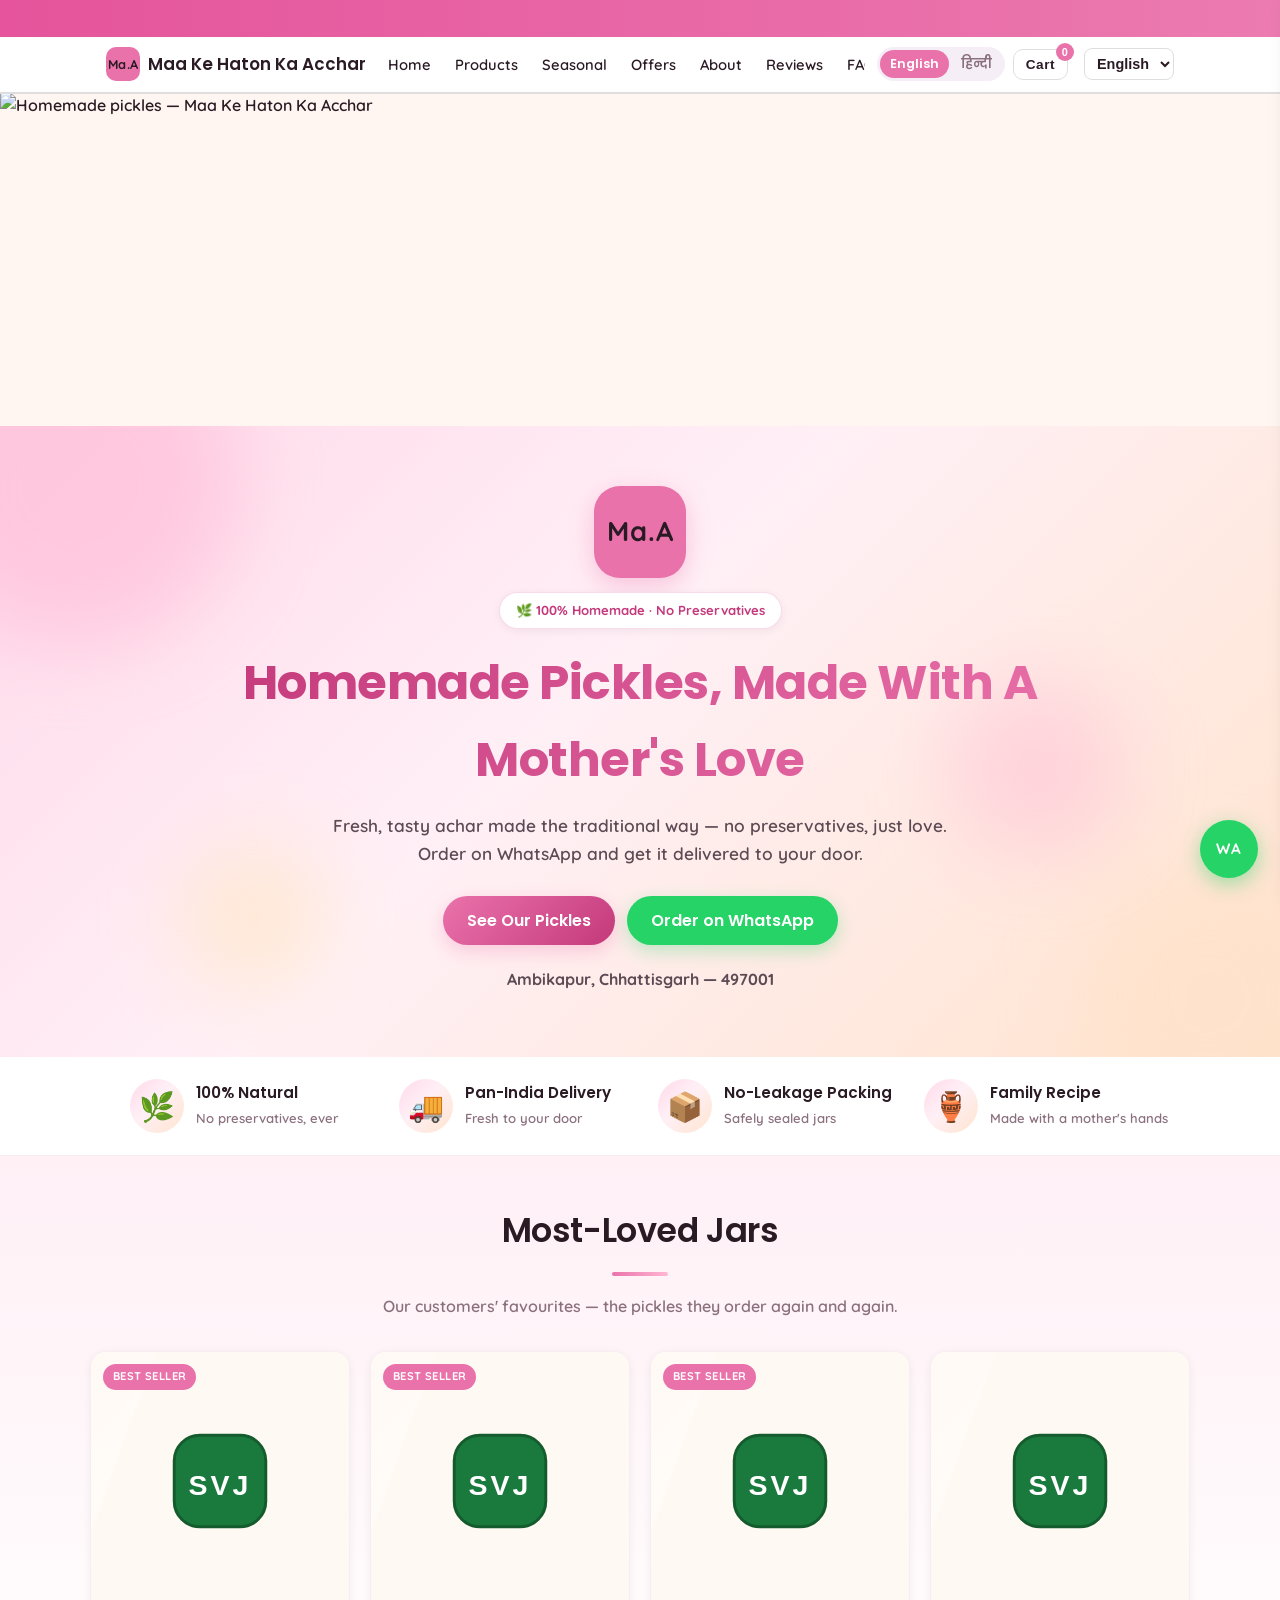
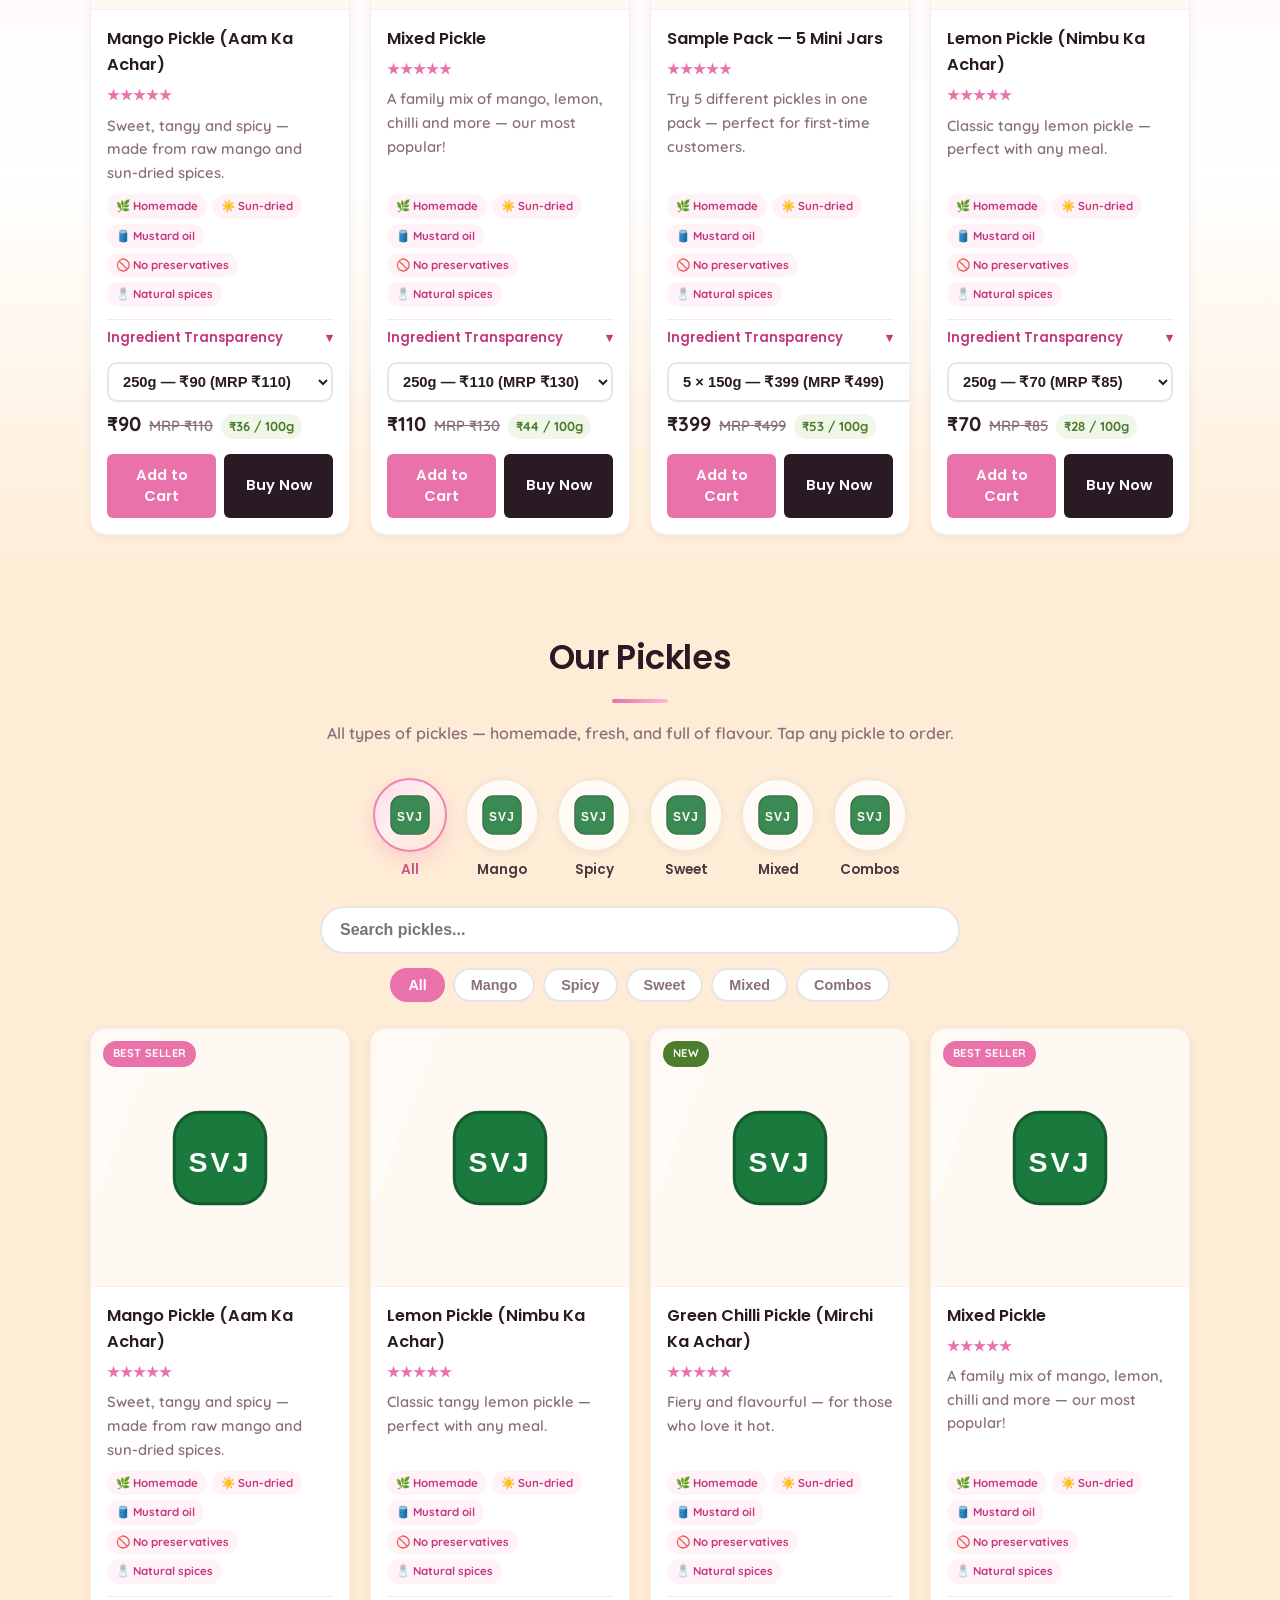
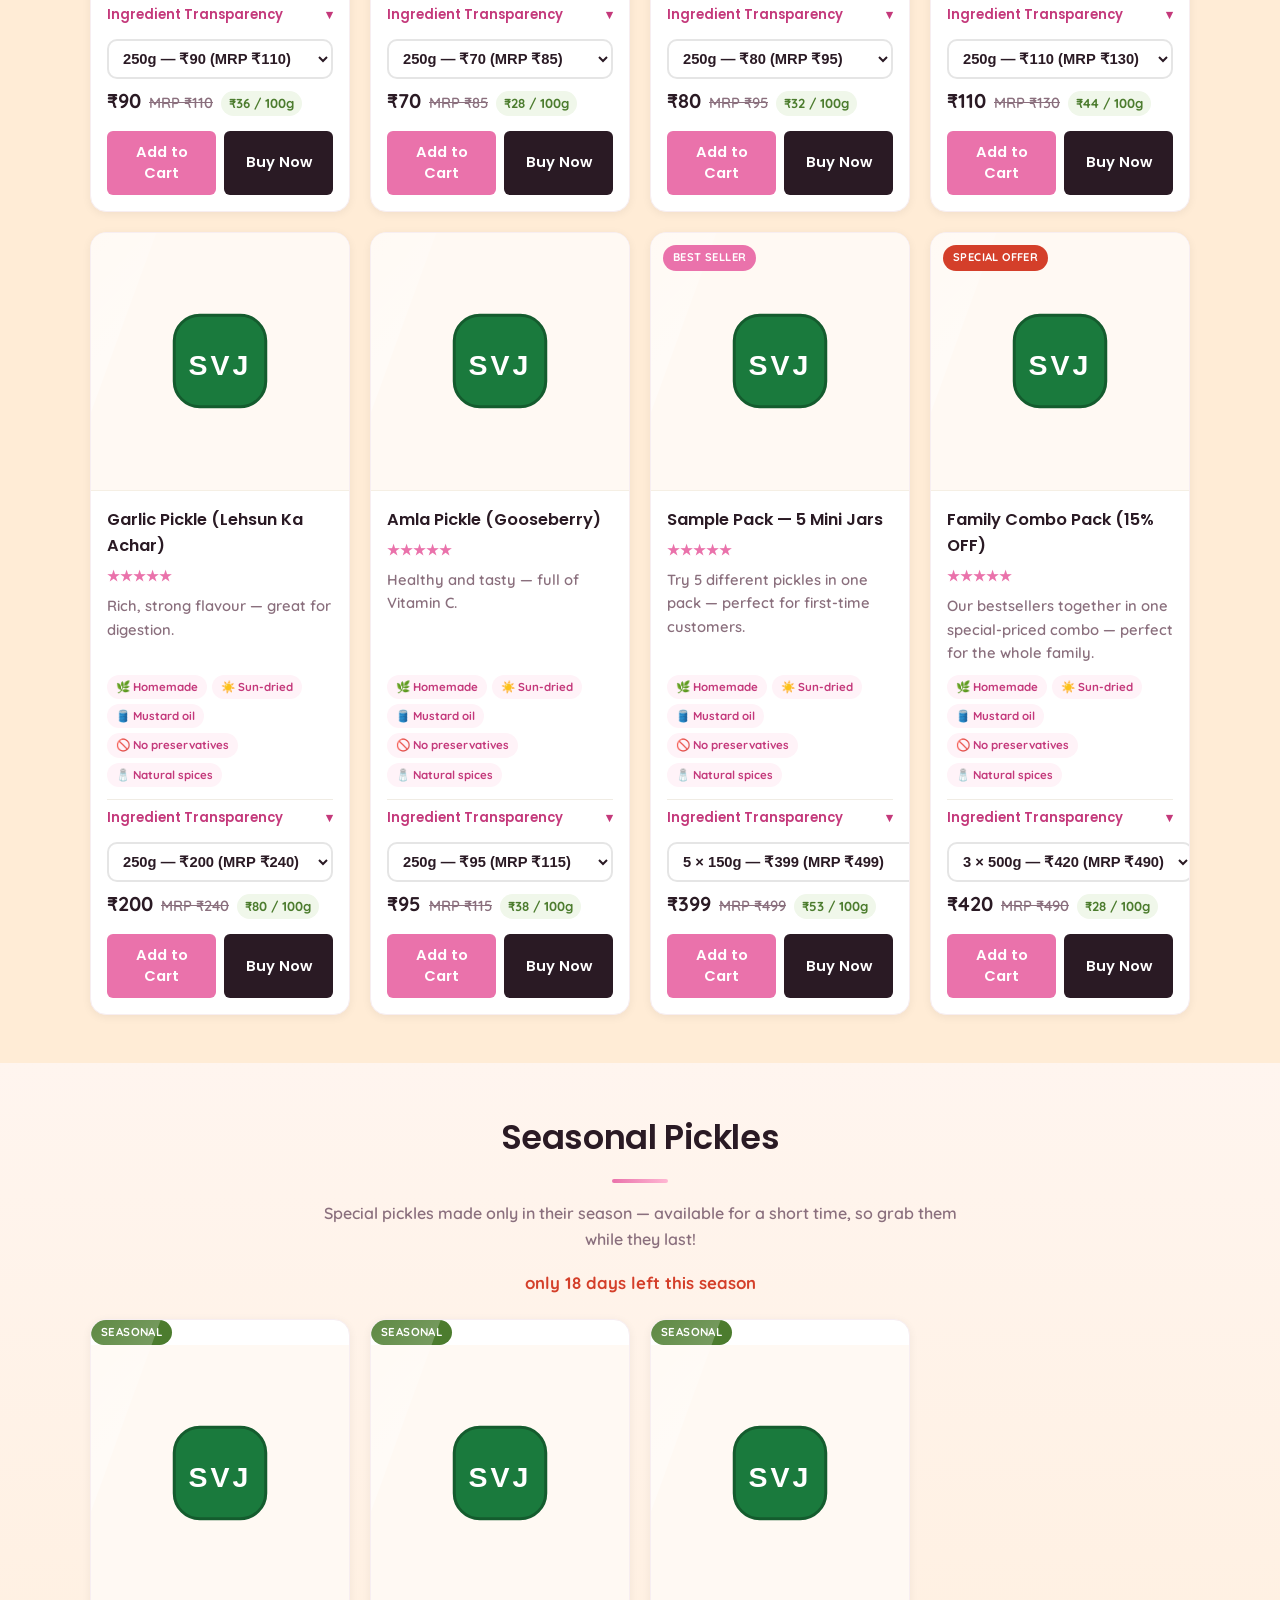
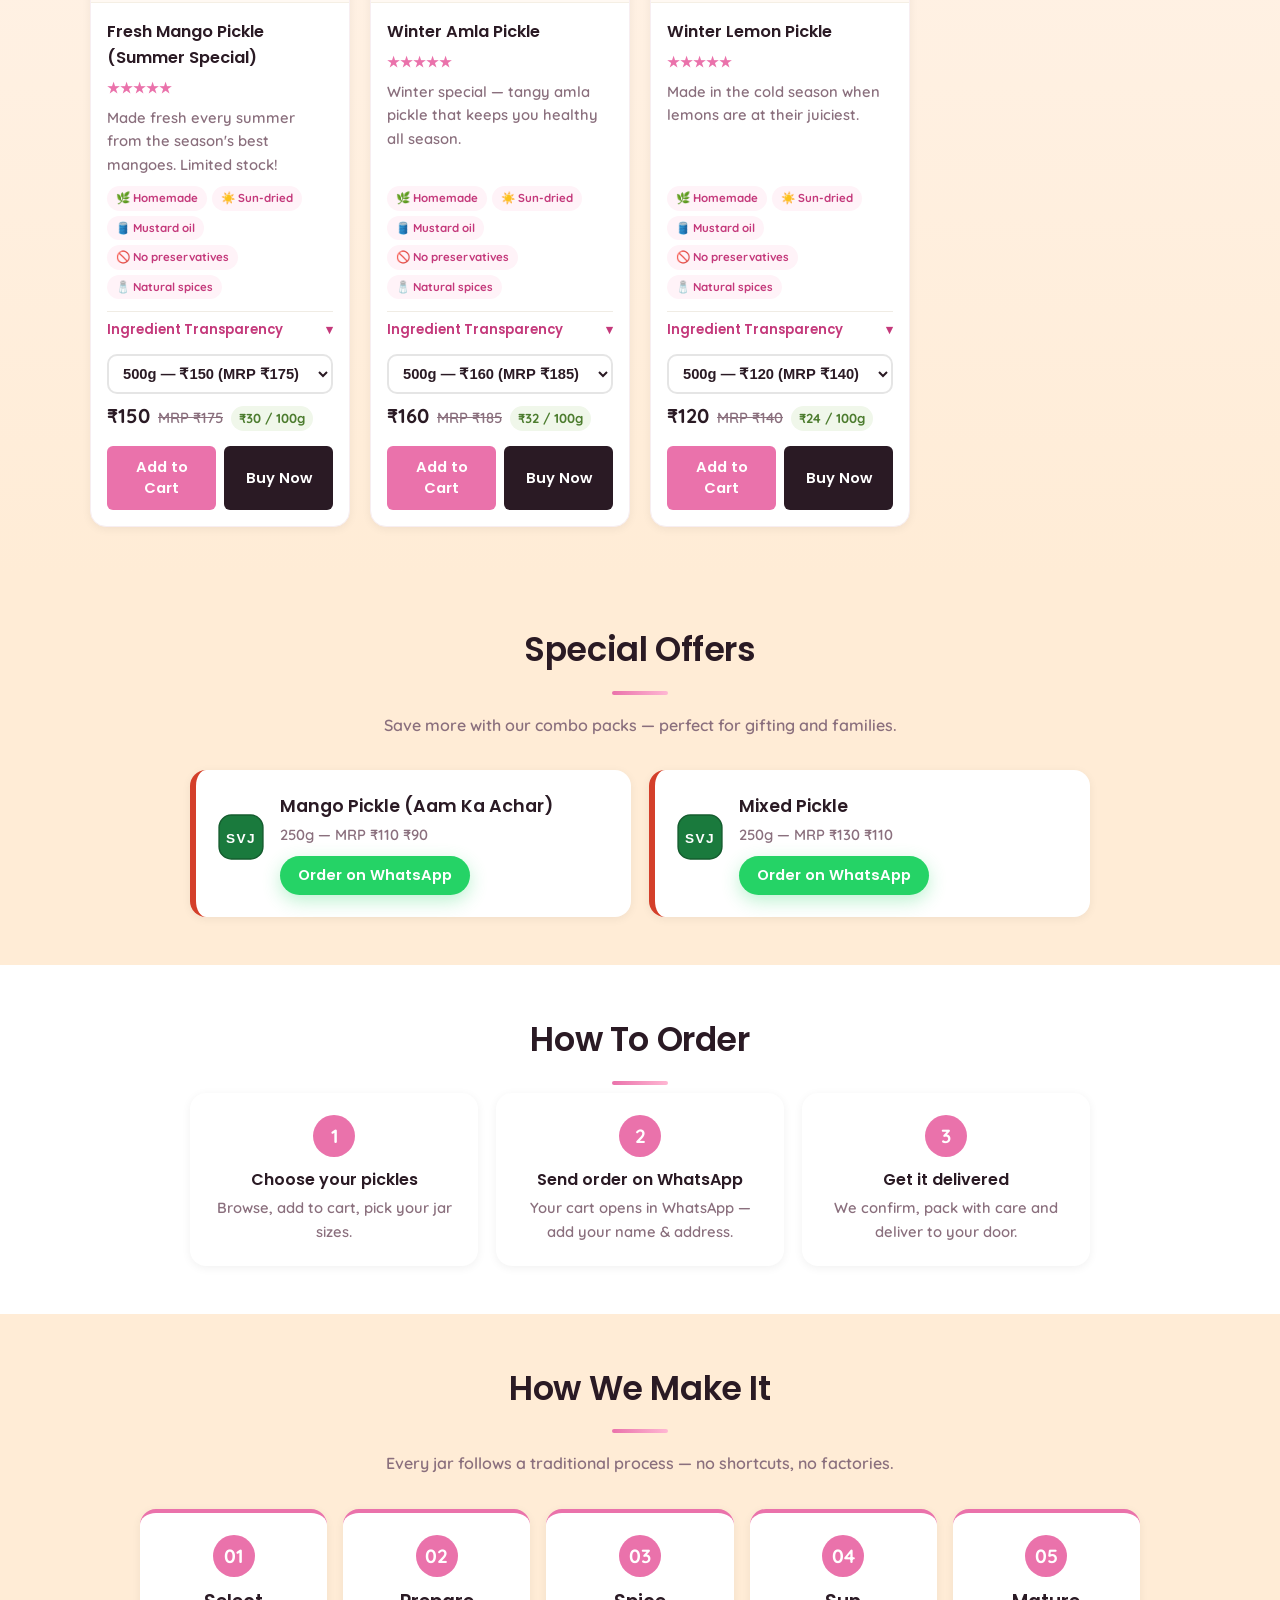
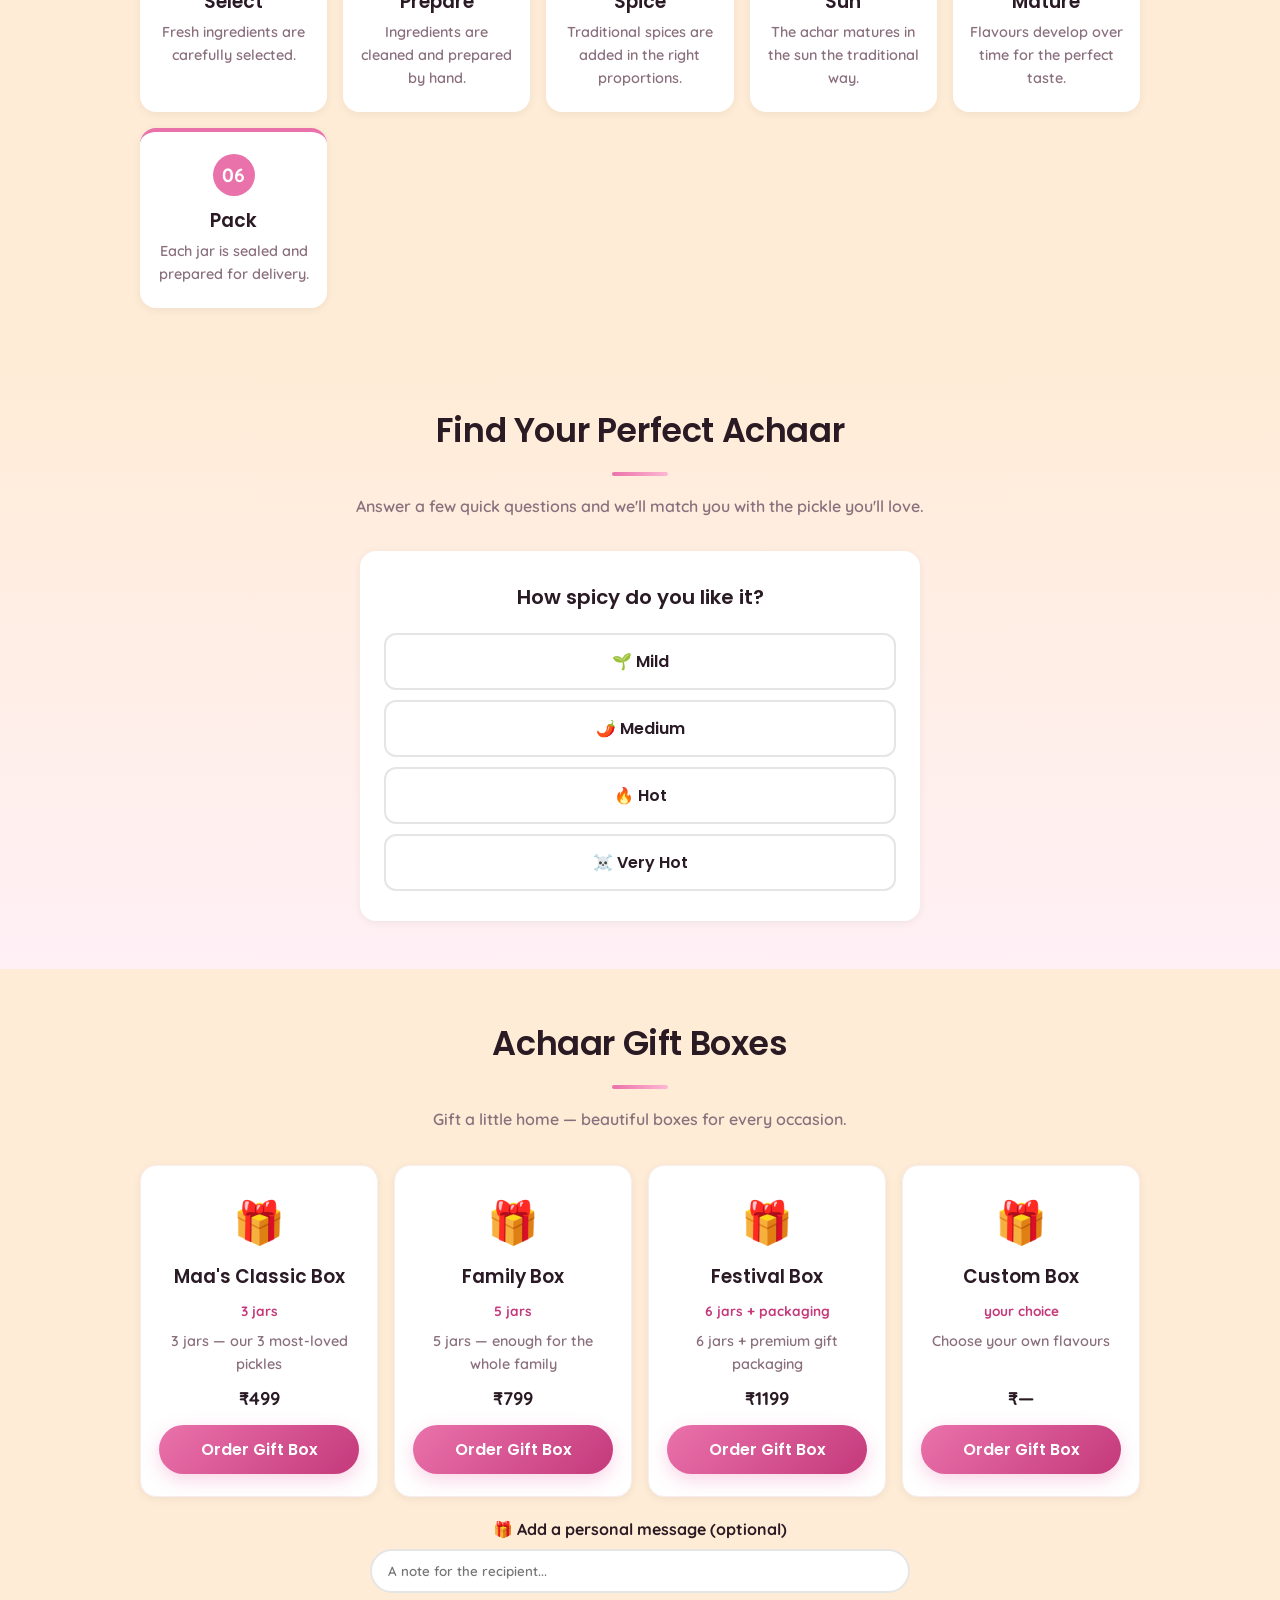
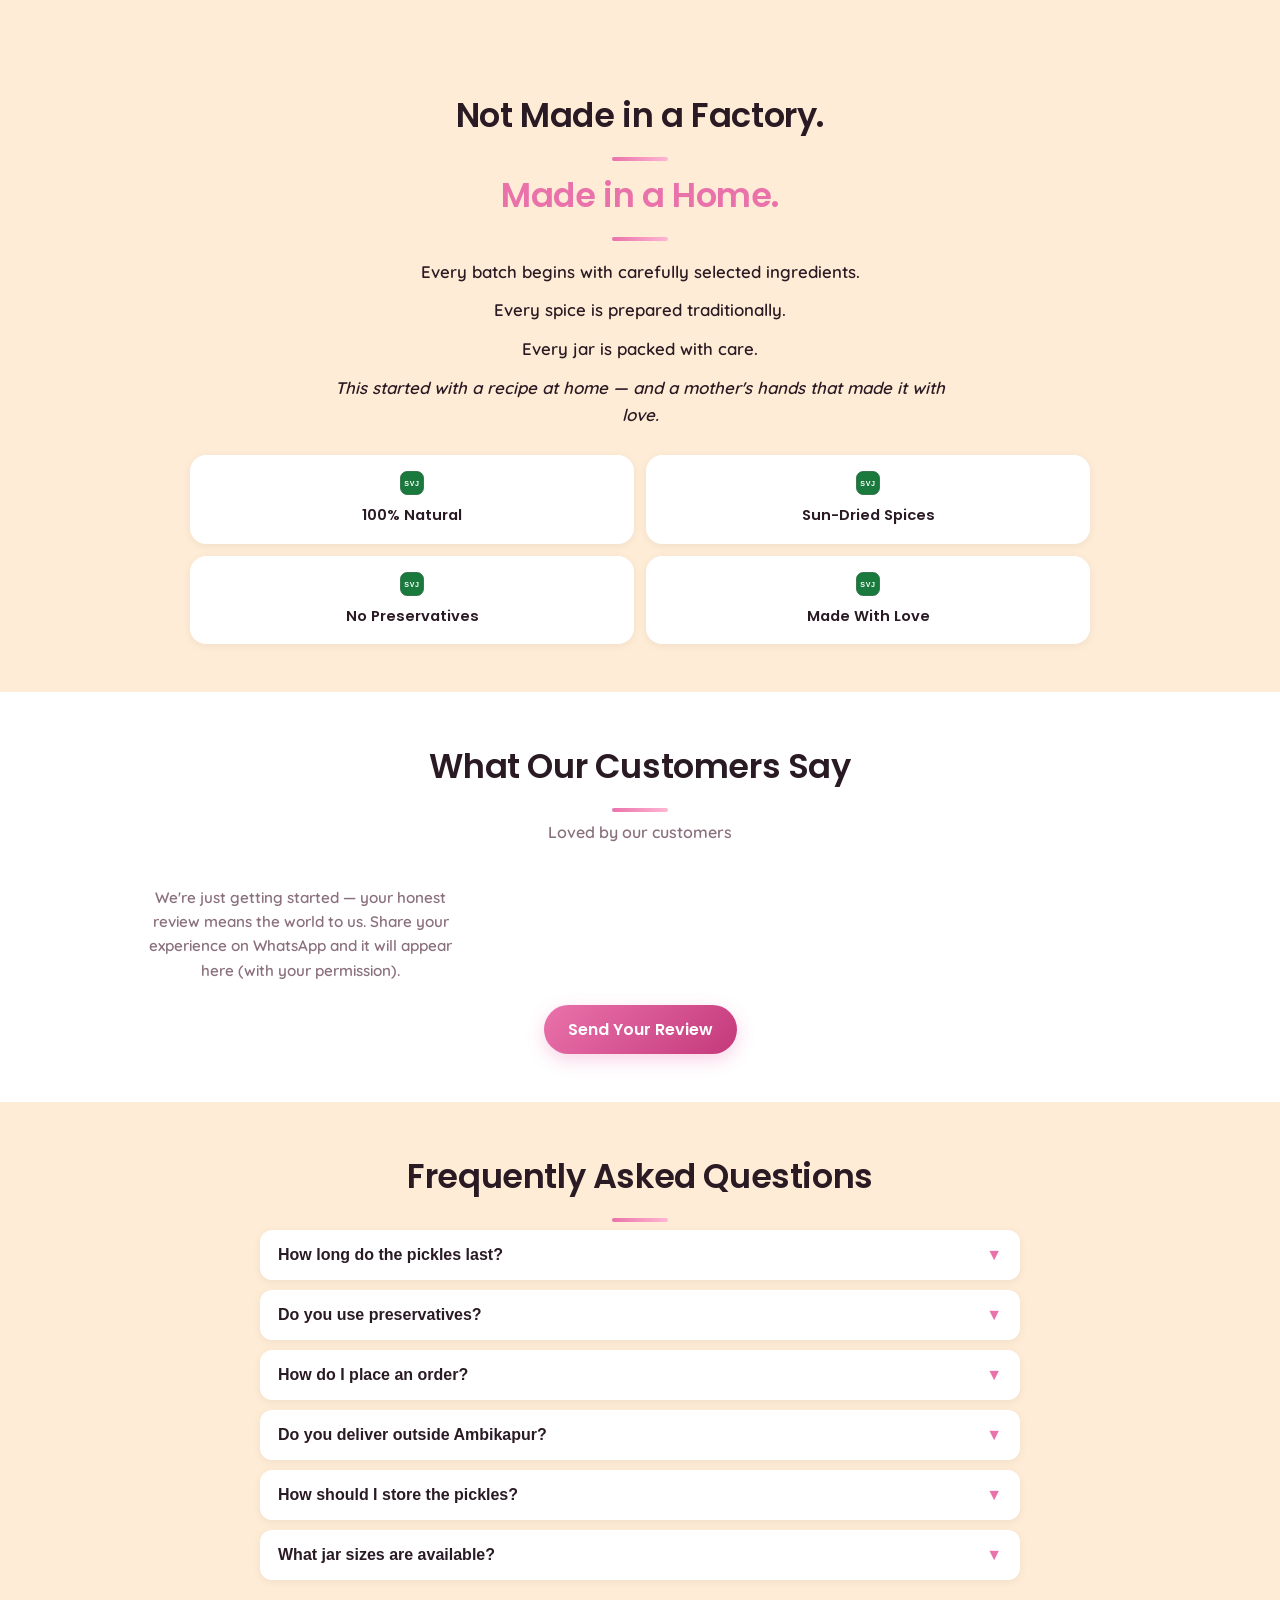
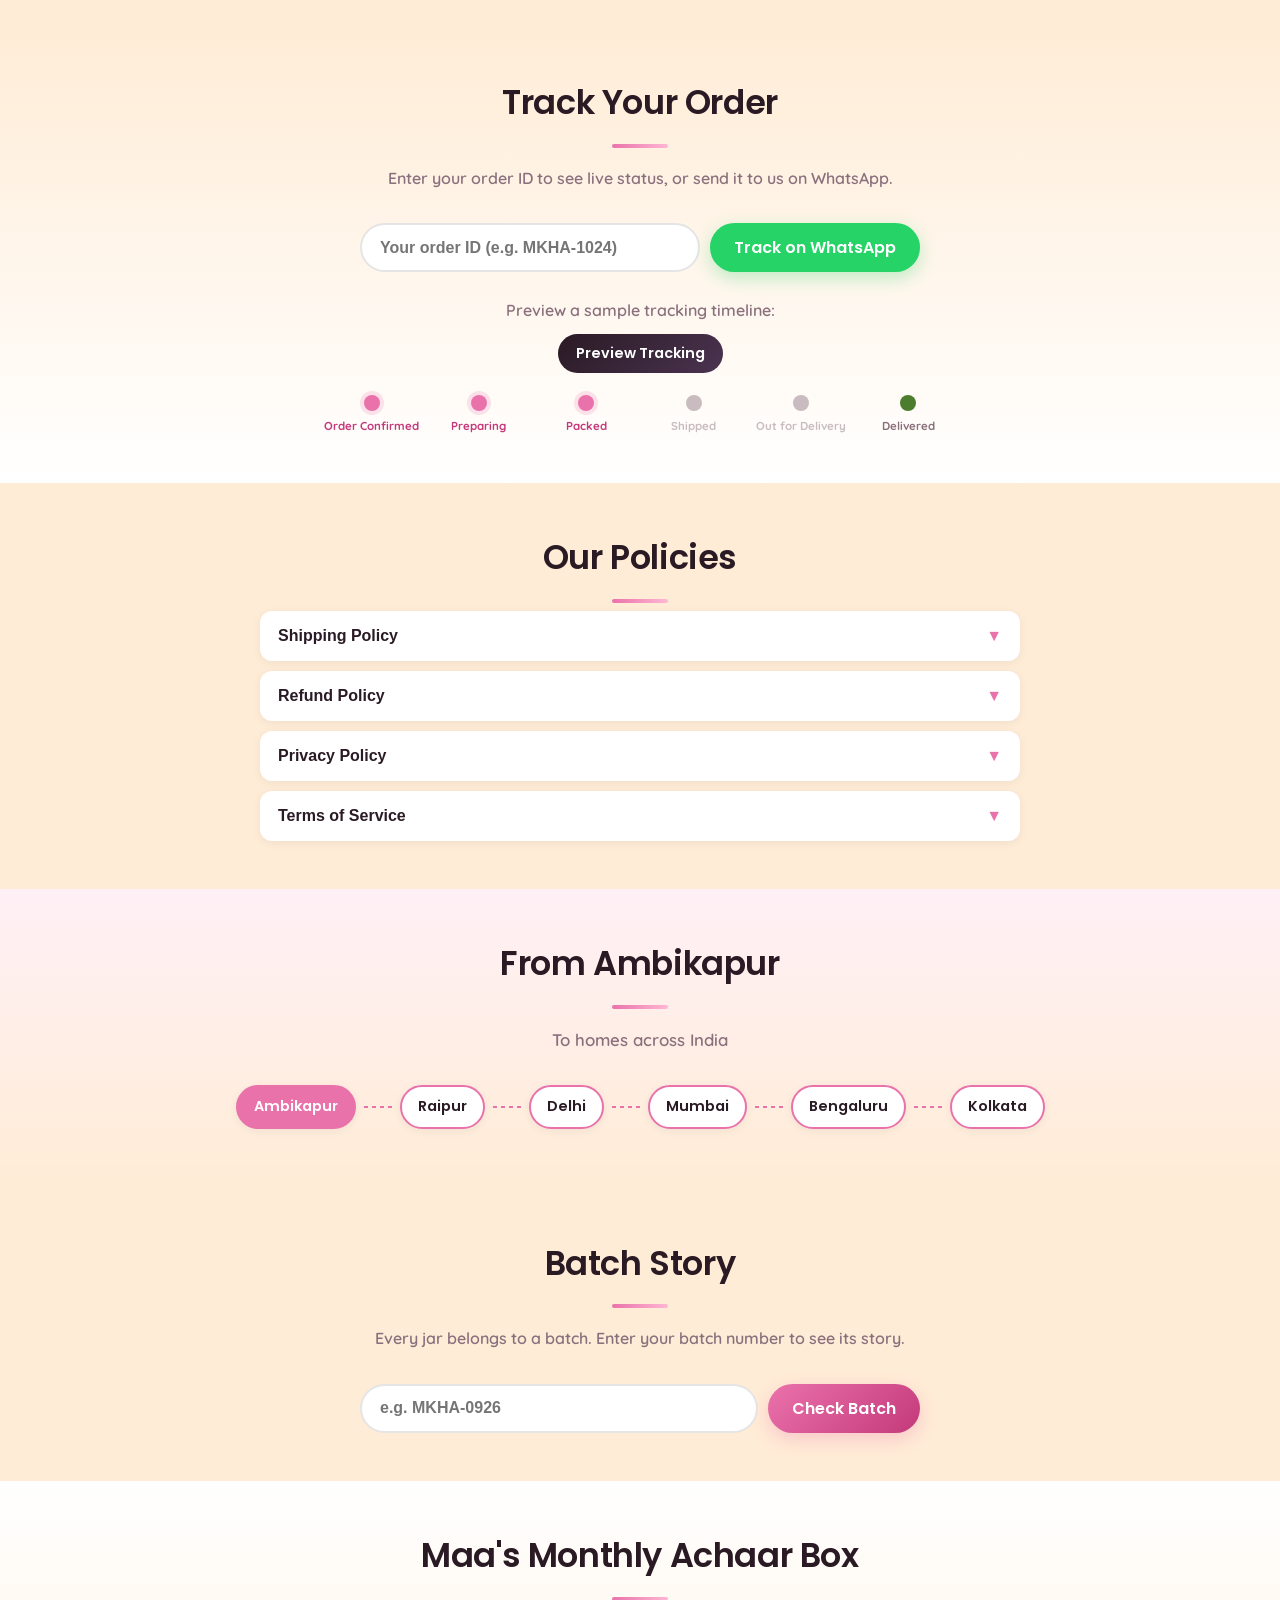
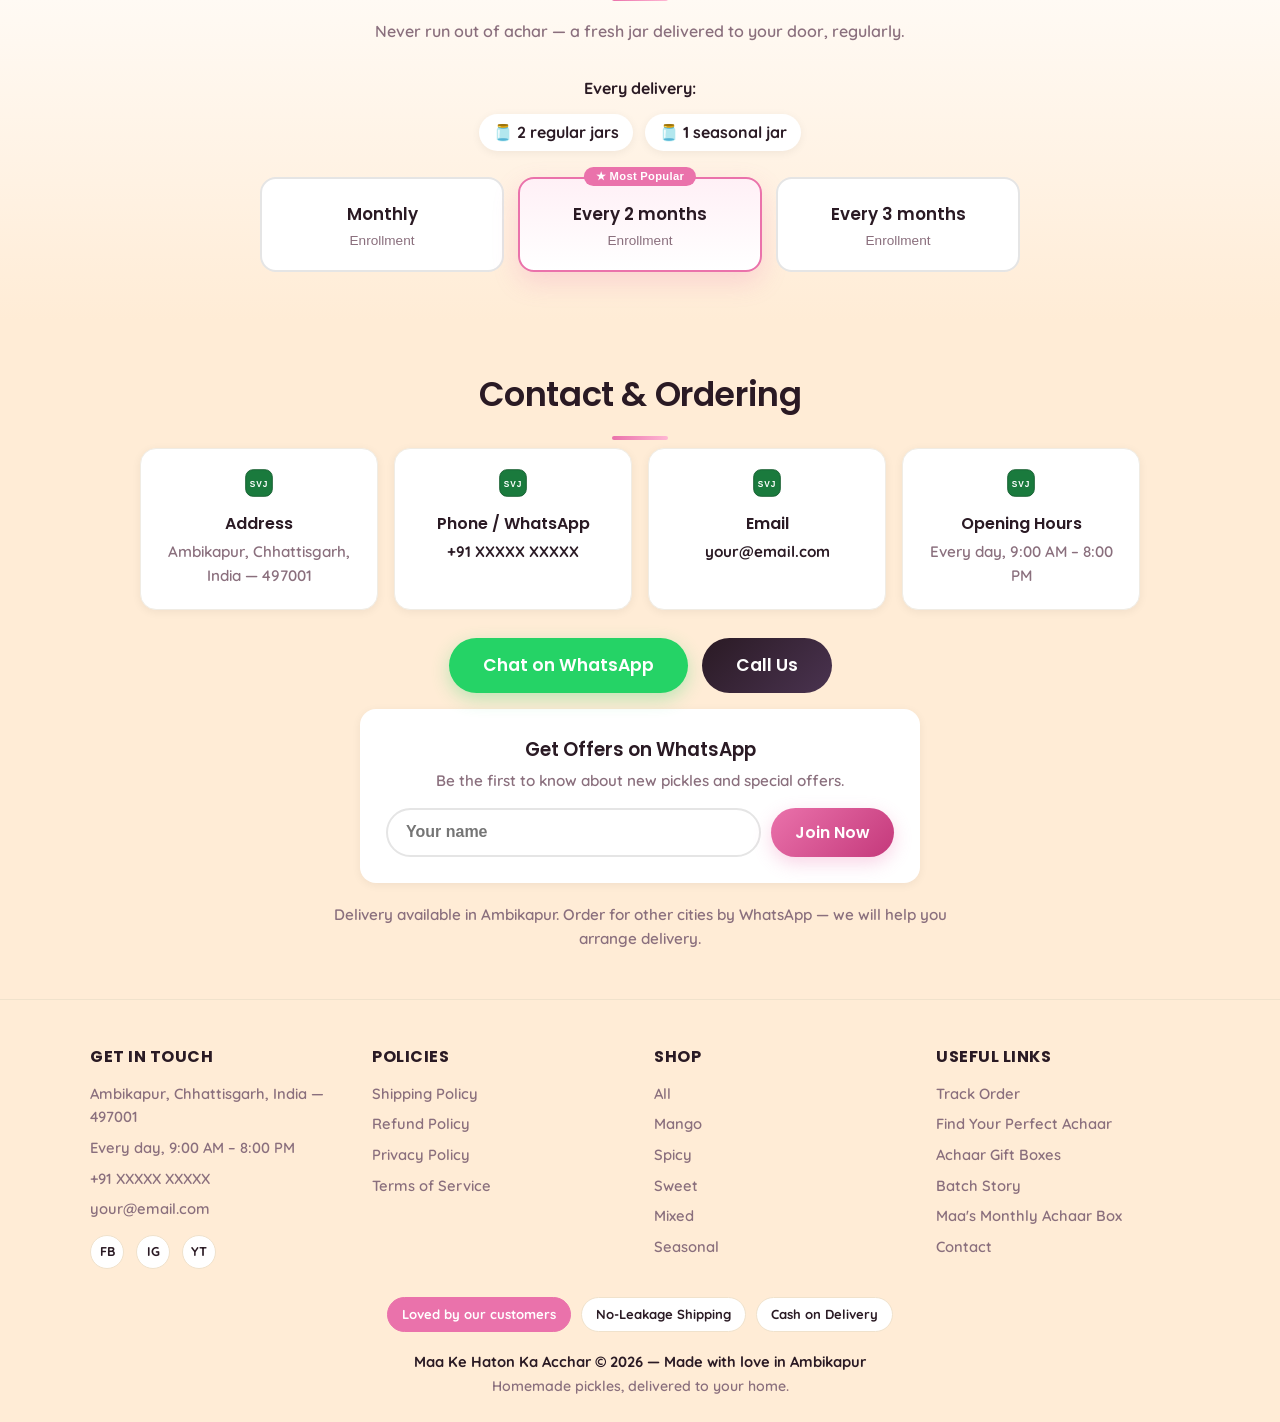
==== commit d98a3635: "SEO & conversion pass: OG/Twitter share image, JSON-LD structured data, canonical, sitemap+robots, t" ====
--- a/android/app/src/main/assets/www/index.html
+++ b/android/app/src/main/assets/www/index.html
@@ -4,7 +4,27 @@
 <meta charset="UTF-8">
 <meta name="viewport" content="width=device-width, initial-scale=1.0">
 <title>Buy Homemade Pickles Online | Maa Ke Haton Ka Acchar</title>
-<meta name="description" content="Maa Ke Haton Ka Acchar is an online pickle store selling homemade achar made with a mother's hands in Ambikapur, Chhattisgarh. 100% natural, no preservatives. No-Leakage shipping across India.">
+<meta name="description" content="Maa Ke Haton Ka Acchar is an online pickle store selling homemade achar made with a mother's hands in Ambikapur, Chhattisgarh. 100% natural, no preservatives, sun-dried spices. No-leakage shipping across India with Cash on Delivery.">
+<meta name="robots" content="index, follow">
+<link rel="canonical" href="https://maa-achaar.vercel.app/">
+
+<!-- Open Graph -->
+<meta property="og:type" content="website">
+<meta property="og:title" content="Maa Ke Haton Ka Acchar — Homemade Pickles, Made With a Mother's Love">
+<meta property="og:description" content="100% natural homemade achar from Ambikapur. No preservatives, sun-dried spices, no-leakage shipping across India.">
+<meta property="og:url" content="https://maa-achaar.vercel.app/">
+<meta property="og:image" content="https://maa-achaar.vercel.app/og-banner.png">
+<meta property="og:image:width" content="1200">
+<meta property="og:image:height" content="630">
+<meta property="og:site_name" content="Maa Ke Haton Ka Acchar">
+<meta property="og:locale" content="en_IN">
+
+<!-- Twitter Card -->
+<meta name="twitter:card" content="summary_large_image">
+<meta name="twitter:title" content="Maa Ke Haton Ka Acchar — Homemade Pickles">
+<meta name="twitter:description" content="100% natural homemade achar from Ambikapur. Click to order on WhatsApp.">
+<meta name="twitter:image" content="https://maa-achaar.vercel.app/og-banner.png">
+
 <link rel="manifest" href="manifest.json">
 <link rel="icon" href="icons/icon-192.png">
 <link rel="apple-touch-icon" href="icons/icon-180.png">
@@ -12,7 +32,30 @@
 <link rel="preconnect" href="https://fonts.googleapis.com">
 <link rel="preconnect" href="https://fonts.gstatic.com" crossorigin>
 <link href="https://fonts.googleapis.com/css2?family=Poppins:wght@400;500;600;700;800&family=Quicksand:wght@500;600;700&display=swap" rel="stylesheet">
+<link rel="preload" as="image" href="banner.svg">
 <link rel="stylesheet" href="styles.css">
+
+<script type="application/ld+json">
+{
+  "@context": "https://schema.org",
+  "@type": "Store",
+  "name": "Maa Ke Haton Ka Acchar",
+  "description": "Online store selling homemade, preservative-free Indian pickles made in Ambikapur, Chhattisgarh.",
+  "url": "https://maa-achaar.vercel.app/",
+  "image": "https://maa-achaar.vercel.app/og-banner.png",
+  "address": {
+    "@type": "PostalAddress",
+    "addressLocality": "Ambikapur",
+    "addressRegion": "Chhattisgarh",
+    "postalCode": "497001",
+    "addressCountry": "IN"
+  },
+  "brand": {
+    "@type": "Brand",
+    "name": "Maa Ke Haton Ka Acchar"
+  }
+}
+</script>
 </head>
 <body>
 
@@ -91,6 +134,23 @@
   </div>
 </section>
 
+<section class="trust-feature-strip" id="trustFeatures" aria-label="Why choose us">
+  <div class="section-inner strip-grid">
+    <div class="tf-item"><span class="tf-icon">🌿</span><div><strong data-i18n="tf_natural">100% Natural</strong><small data-i18n="tf_natural_d">No preservatives, ever</small></div></div>
+    <div class="tf-item"><span class="tf-icon">🚚</span><div><strong data-i18n="tf_shipping">Pan-India Delivery</strong><small data-i18n="tf_shipping_d">Fresh to your door</small></div></div>
+    <div class="tf-item"><span class="tf-icon">📦</span><div><strong data-i18n="tf_leakproof">No-Leakage Packing</strong><small data-i18n="tf_leakproof_d">Safely sealed jars</small></div></div>
+    <div class="tf-item"><span class="tf-icon">🏺</span><div><strong data-i18n="tf_recipe">Family Recipe</strong><small data-i18n="tf_recipe_d">Made with a mother's hands</small></div></div>
+  </div>
+</section>
+
+<section id="featured" class="section section-featured">
+  <div class="section-inner">
+    <h2 class="section-title" data-i18n="featured_title">Most-Loved Jars</h2>
+    <p class="section-sub" data-i18n="featured_sub">Our customers' favourites — the pickles they order again and again.</p>
+    <div class="product-grid" id="featuredGrid"></div>
+  </div>
+</section>
+
 <section id="products" class="section section-products">
   <div class="section-inner">
     <h2 class="section-title" data-i18n="products_title">Our Pickles</h2>
--- a/android/app/src/main/assets/www/styles.css
+++ b/android/app/src/main/assets/www/styles.css
@@ -341,6 +341,48 @@
 
 .btn-glow:hover { transform: translateY(-2px); box-shadow: 0 14px 30px rgba(234, 114, 171, 0.5); }
 
+/* ---------- Trust feature strip ---------- */
+.trust-feature-strip {
+  background: var(--white);
+  border-bottom: 1px solid #f7eef1;
+}
+
+.strip-grid {
+  display: grid;
+  grid-template-columns: repeat(auto-fit, minmax(200px, 1fr));
+  gap: 14px;
+  padding: 22px 16px;
+}
+
+.tf-item {
+  display: flex;
+  align-items: center;
+  gap: 12px;
+  justify-content: center;
+  text-align: left;
+}
+
+.tf-icon {
+  font-size: 1.8rem;
+  background: var(--grad-pink);
+  width: 54px;
+  height: 54px;
+  border-radius: 50%;
+  display: flex;
+  align-items: center;
+  justify-content: center;
+  flex-shrink: 0;
+}
+
+.tf-item strong { display: block; color: var(--dark); font-size: 0.95rem; }
+
+.tf-item small { color: var(--muted); font-size: 0.82rem; }
+
+/* ---------- Featured / Most-Loved ---------- */
+.section-featured {
+  background: linear-gradient(180deg, #fff0f6 0%, var(--cream) 60%, var(--cream-2) 100%);
+}
+
 /* ---------- Buttons ---------- */
 .btn {
   display: inline-block;
